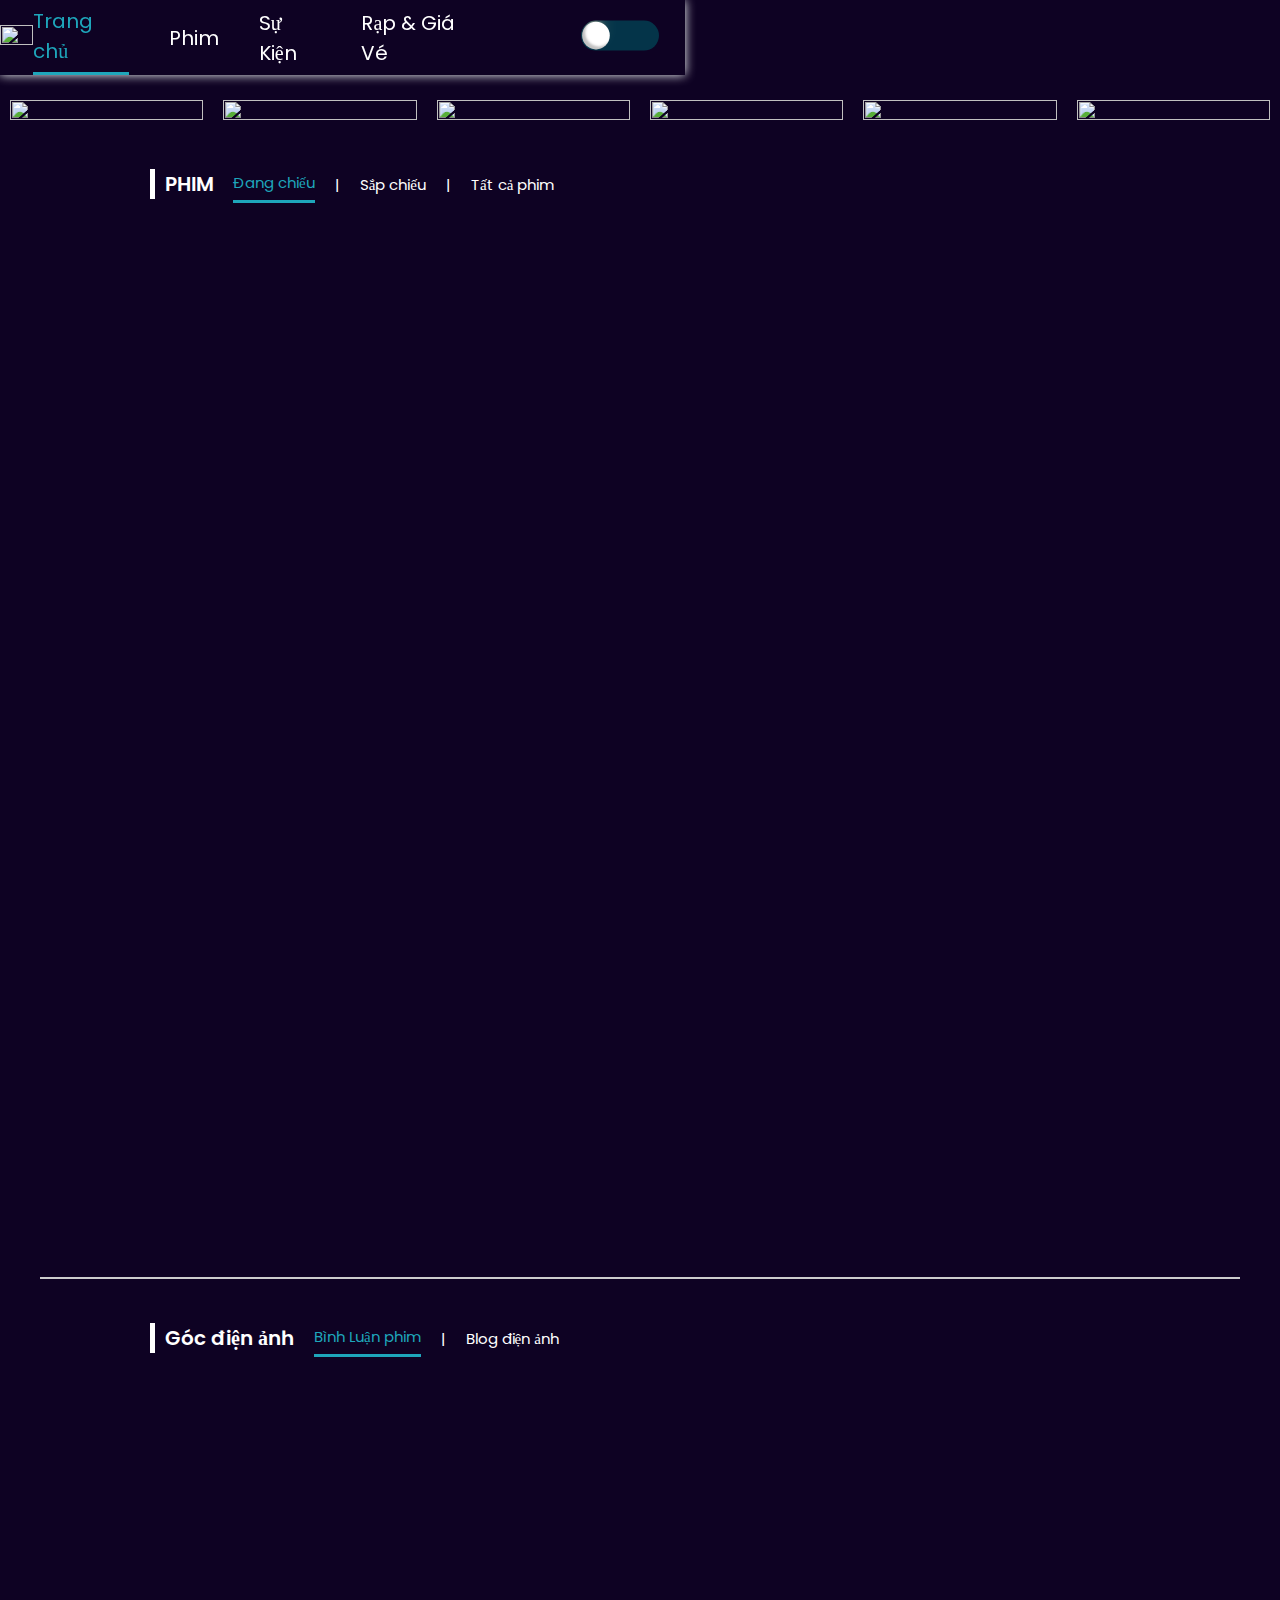
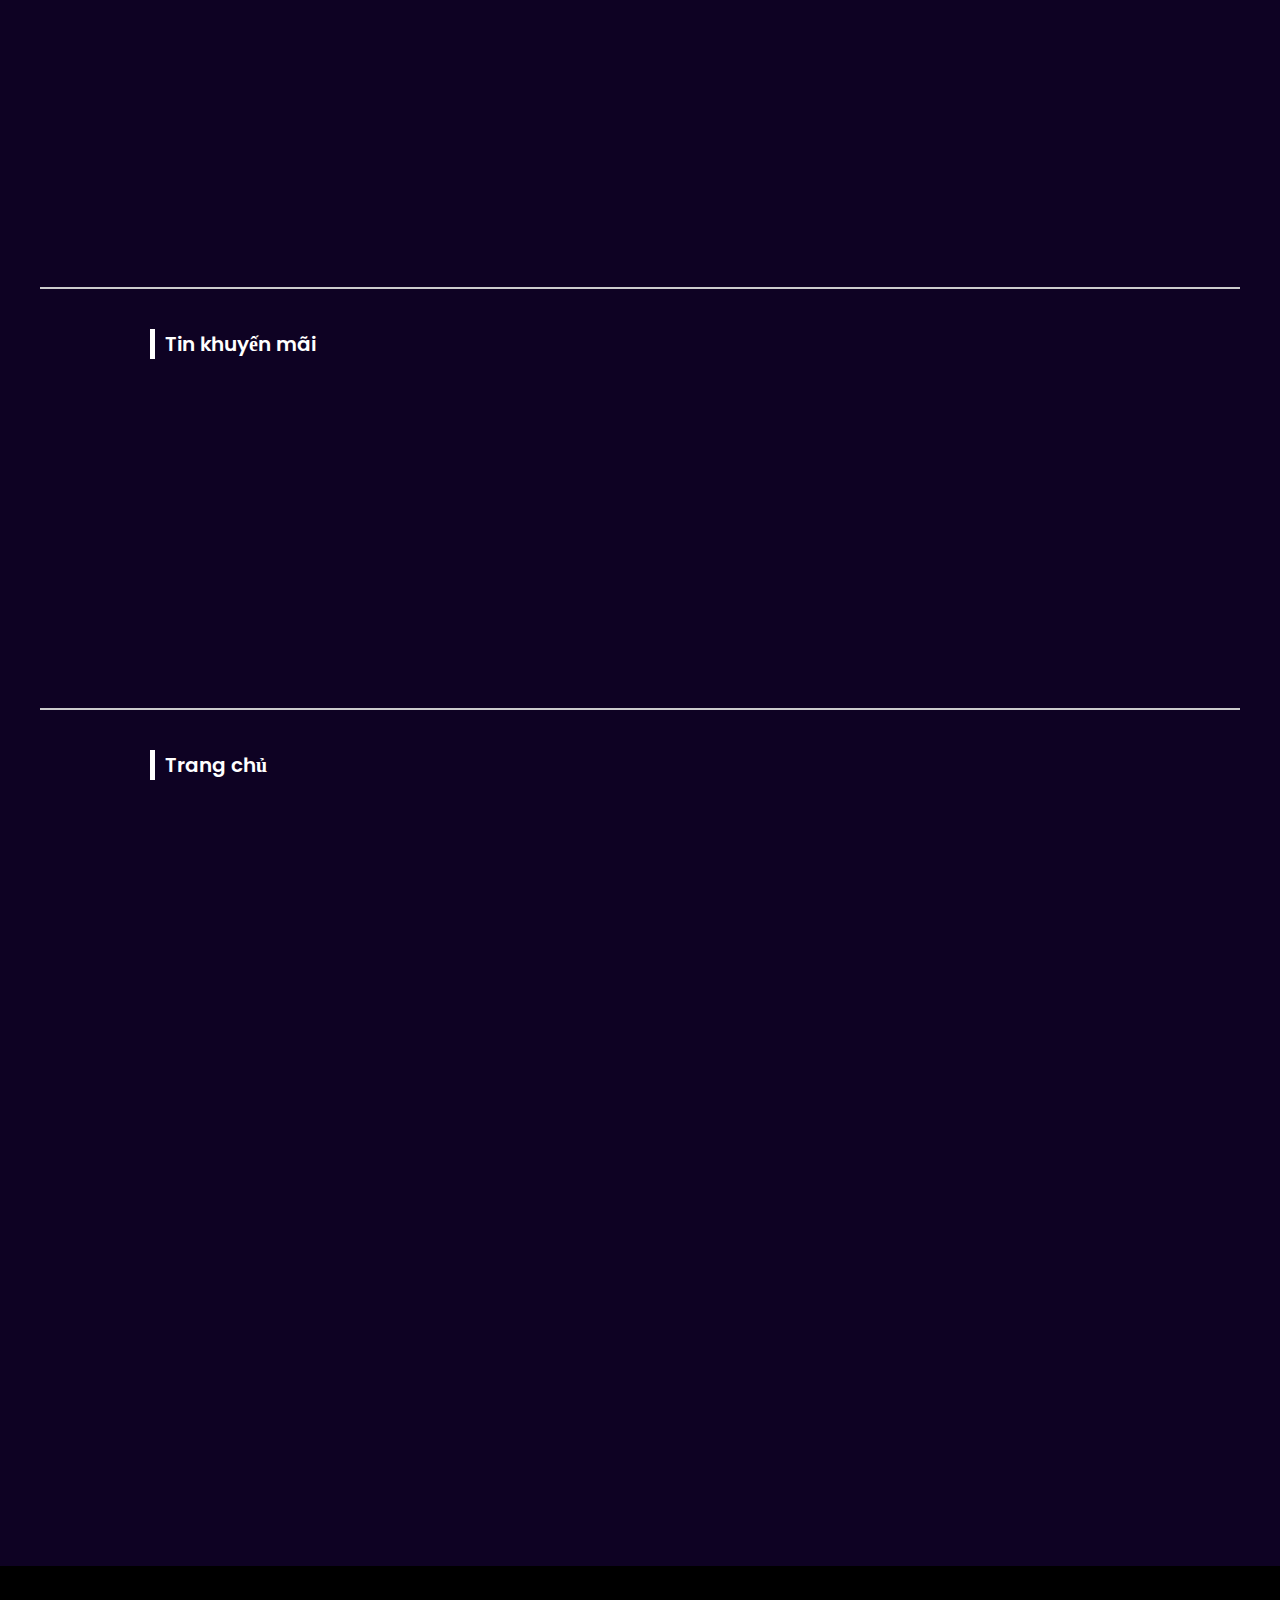
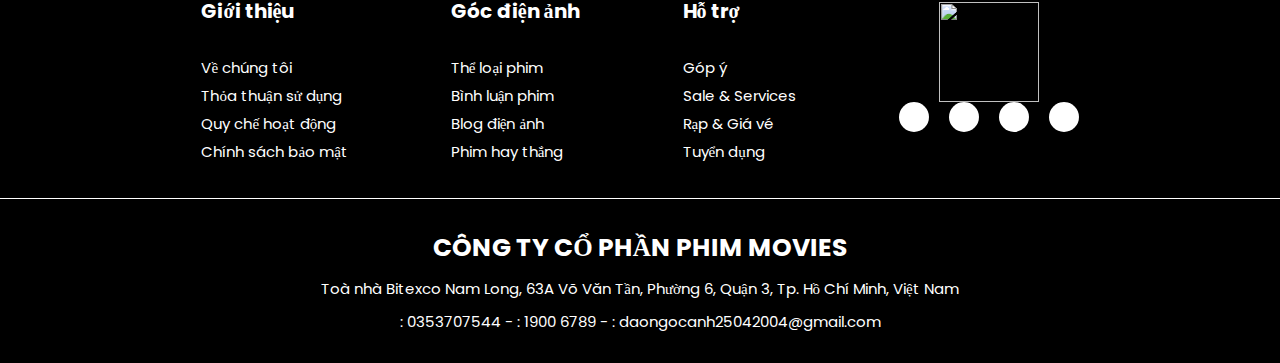
==== Html/index.html @ 615f1752 "first commit" ====
<!DOCTYPE html>
<html lang="en">

<head>
    <meta charset="UTF-8">
    <meta name="viewport" content="width=device-width, initial-scale=1.0">
    <title>Movies</title>
    <link rel="stylesheet" href="../Assets/Icon/fontawesome-free-6.4.2-web/css/all.min.css">
    <link rel="stylesheet" type="text/css" href="https://cdn.jsdelivr.net/npm/slick-carousel@1.8.1/slick/slick.css" />
    <link rel="stylesheet" href="../Assets/Css/main.css">
    <link rel="stylesheet" href="../Assets/Css/reponsive.css">
</head>

<body>
    <div id="next--page">
        <div>
            <div aria-label="Orange and tan hamster running in a metal wheel" role="img" class="wheel-and-hamster">
                <div class="wheel"></div>
                <div class="hamster">
                    <div class="hamster__body">
                        <div class="hamster__head">
                            <div class="hamster__ear"></div>
                            <div class="hamster__eye"></div>
                            <div class="hamster__nose"></div>
                        </div>
                        <div class="hamster__limb hamster__limb--fr"></div>
                        <div class="hamster__limb hamster__limb--fl"></div>
                        <div class="hamster__limb hamster__limb--br"></div>
                        <div class="hamster__limb hamster__limb--bl"></div>
                        <div class="hamster__tail"></div>
                    </div>
                </div>
                <div class="spoke"></div>
            </div>
            <h1>Chờ mình xíu . . .</h1>
        </div>
    </div>
    <header id="header">
        <div class="header__left">
            <img src="../Assets/Image/Logo/logo.png" alt="">
        </div>
        <div class="header__center">
            <div class="header__center__home title__header__index">
                <a href="">Trang chủ</a>
            </div>
            <div class="header__center__movie">
                <a href="../Html/movies.html">Phim</a>
            </div>
            <div class="header__center__event">
                <a href="../Html/event.html">Sự Kiện</a>
            </div>
            <div class="header__center__cinema--price">
                <a href="../Html/cinema__price.html">Rạp & Giá Vé</a>
            </div>
        </div>
        <div class="header__right">
            <div class="header__right__search">
                <div class="header__right__search--input">
                    <input type="text">
                </div>
                <i class="fa-solid fa-magnifying-glass"></i>
            </div>
            <div class="header__right__user">
                <i class="fa-regular fa-user"></i>
            </div>
            <div class="header__right__control--light">
                <div id="wrapper-btn">
                    <input type="checkbox" name="checkbox" class="switch-btn">
                </div>
            </div>
            <div class="header__menu--mobile">
                <i class="fa-solid fa-bars-staggered"></i>
            </div>
        </div>
        <div class="header__center__mobile--close">
            <i class="fa-solid fa-xmark"></i>
        </div>
        <div class="overlay"></div>
    </header>

    <div class="slider">
        <div class="slider__img--item">
            <img src="../Assets/Image/Slider/1.webp" alt="">
        </div>
        <div class="slider__img--item">
            <img src="../Assets/Image/Slider/2.webp" alt="">
        </div>
        <div class="slider__img--item">
            <img src="../Assets/Image/Slider/3.webp" alt="">
        </div>
        <div class="slider__img--item">
            <img src="../Assets/Image/Slider/4.webp" alt="">
        </div>
        <div class="slider__img--item">
            <img src="../Assets/Image/Slider/5.webp" alt="">
        </div>
        <div class="slider__img--item">
            <img src="../Assets/Image/Slider/6.webp" alt="">
        </div>
    </div>

    <div id="title__main" class="padding__screen margin__top">
        <div class="title__main__name ">PHIM</div>
        <div class="title__main__detail">
            <div class="title__main__detail--show  title__main__index">Đang chiếu</div>
            <span>|</span>
            <div class="title__main__detail--comingsoon">Sắp chiếu</div>
            <span>|</span>
            <div class="title__main__detail--all">Tất cả phim</div>
        </div>
    </div>

    <div id="movie__list" class="padding__screen margin__top ">
        <div class="movie__item zoom show-on-scroll" id="B01">
            <div class="movie__item--img">
                <div class="movie__item--img__detail">
                    <div class="movie__item--img__detail--container">
                        <div>
                            <i class="fa-solid fa-ticket"></i>
                            <p>Mua vé</p>
                        </div>
                        <div>
                            <i class="fa-solid fa-circle-play"></i>
                            <p>Trailer</p>
                        </div>
                    </div>
                </div>
                <img src="../Assets/Image/Poster/Vertical/Movie_Is_Showing/Mật Vụ Ong.webp" alt="">
            </div>
            <div class="movie__item--footer">
                <p class="movie__item--name">Mật vụ ong</p>
                <i class="fa-solid fa-heart"></i>
            </div>
        </div>
        <div class="movie__item zoom show-on-scroll" id="B02">
            <div class="movie__item--img">
                <div class="movie__item--img__detail">
                    <div class="movie__item--img__detail--container">
                        <div>
                            <i class="fa-solid fa-ticket"></i>
                            <p>Mua vé</p>
                        </div>
                        <div>
                            <i class="fa-solid fa-circle-play"></i>
                            <p>Trailer</p>
                        </div>
                    </div>
                </div>
                <img src="../Assets/Image/Poster/Vertical/Movie_Is_Showing/Quỷ Cẩu.webp" alt="">
            </div>
            <div class="movie__item--footer">
                <p class="movie__item--name">Quỷ cẩu</p>
                <i class="fa-solid fa-heart"></i>
            </div>
        </div>
        <div class="movie__item zoom show-on-scroll" id="B03">
            <div class="movie__item--img">
                <div class="movie__item--img__detail">
                    <div class="movie__item--img__detail--container">
                        <div>
                            <i class="fa-solid fa-ticket"></i>
                            <p>Mua vé</p>
                        </div>
                        <div>
                            <i class="fa-solid fa-circle-play"></i>
                            <p>Trailer</p>
                        </div>
                    </div>
                </div>
                <img src="../Assets/Image/Poster/Vertical/Movie_Is_Showing/Kinh Cầu Ma.webp" alt="">
            </div>
            <div class="movie__item--footer">
                <p class="movie__item--name">Kinh cầu ma</p>
                <i class="fa-solid fa-heart"></i>
            </div>
        </div>
        <div class="movie__item zoom show-on-scroll" id="B04">
            <div class="movie__item--img">
                <div class="movie__item--img__detail">
                    <div class="movie__item--img__detail--container">
                        <div>
                            <i class="fa-solid fa-ticket"></i>
                            <p>Mua vé</p>
                        </div>
                        <div>
                            <i class="fa-solid fa-circle-play"></i>
                            <p>Trailer</p>
                        </div>
                    </div>
                </div>
                <img src="../Assets/Image/Poster/Vertical/Movie_Is_Showing/Quỷ Ăn Tạng.webp" alt="">
            </div>
            <div class="movie__item--footer">
                <p class="movie__item--name">Tee Yod : Quỷ ăn tạng</p>
                <i class="fa-solid fa-heart"></i>
            </div>
        </div>
        <div class="movie__item zoom show-on-scroll" id="B05">
            <div class="movie__item--img">
                <div class="movie__item--img__detail">
                    <div class="movie__item--img__detail--container">
                        <div>
                            <i class="fa-solid fa-ticket"></i>
                            <p>Mua vé</p>
                        </div>
                        <div>
                            <i class="fa-solid fa-circle-play"></i>
                            <p>Trailer</p>
                        </div>
                    </div>
                </div>
                <img src="../Assets/Image/Poster/Vertical/Movie_Is_Showing/Avatar.webp" alt="">
            </div>
            <div class="movie__item--footer">
                <p class="movie__item--name">Avatar : Dòng Chảy Của Nước</p>
                <i class="fa-solid fa-heart"></i>
            </div>
        </div>
        <div class="movie__item zoom show-on-scroll" id="B06">
            <div class="movie__item--img">
                <div class="movie__item--img__detail">
                    <div class="movie__item--img__detail--container">
                        <div>
                            <i class="fa-solid fa-ticket"></i>
                            <p>Mua vé</p>
                        </div>
                        <div>
                            <i class="fa-solid fa-circle-play"></i>
                            <p>Trailer</p>
                        </div>
                    </div>
                </div>
                <img src="../Assets/Image/Poster/Vertical/Movie_Is_Showing/Nhà Vịt Di Cư.webp" alt="">
            </div>
            <div class="movie__item--footer">
                <p class="movie__item--name">Nhà vịt di cư</p>
                <i class="fa-solid fa-heart"></i>
            </div>
        </div>
        <div class="movie__item zoom show-on-scroll" id="B07">
            <div class="movie__item--img">
                <div class="movie__item--img__detail">
                    <div class="movie__item--img__detail--container">
                        <div>
                            <i class="fa-solid fa-ticket"></i>
                            <p>Mua vé</p>
                        </div>
                        <div>
                            <i class="fa-solid fa-circle-play"></i>
                            <p>Trailer</p>
                        </div>
                    </div>
                </div>
                <img src="../Assets/Image/Poster/Vertical/Movie_Is_Showing/Aquaman.webp" alt="">
            </div>
            <div class="movie__item--footer">
                <p class="movie__item--name">Aquaman Và Vương Quốc Thất Lạc</p>
                <i class="fa-solid fa-heart"></i>
            </div>
        </div>
        <div class="movie__item zoom show-on-scroll" id="B08">
            <div class="movie__item--img">
                <div class="movie__item--img__detail">
                    <div class="movie__item--img__detail--container">
                        <div>
                            <i class="fa-solid fa-ticket"></i>
                            <p>Mua vé</p>
                        </div>
                        <div>
                            <i class="fa-solid fa-circle-play"></i>
                            <p>Trailer</p>
                        </div>
                    </div>
                </div>
                <img src="../Assets/Image/Poster/Vertical/Movie_Is_Showing/Đa Chiều Hỗn Chiến.webp" alt="">
            </div>
            <div class="movie__item--footer">
                <p class="movie__item--name">Alienoid : Đa Chiều Hỗn Chiến</p>
                <i class="fa-solid fa-heart"></i>
            </div>
        </div>
    </div>

    <div id="trailer">
        <div>
            <iframe width="1385" height="590" src="https://www.youtube.com/embed/cYCOcxWgPVU?si=xK0R3CTviu37KowP"
                title="YouTube video player" frameborder="0"
                allow="accelerometer; autoplay; clipboard-write; encrypted-media; gyroscope; picture-in-picture; web-share"
                allowfullscreen></iframe>
        </div>
    </div>

    <div class="border--bottom"></div>

    <div id="title__main" class="padding__screen margin__top">
        <div class="title__main__name ">Góc điện ảnh</div>
        <div class="title__main__detail">
            <div class="title__main__detail--comment title__main__index">Bình Luận phim</div>
            <span>|</span>
            <div class="title__main__detail--blog">Blog điện ảnh</div>
        </div>
    </div>

    <!-- Comment -->
    <div id="comment" class="padding__screen margin__top">
        <div class="comment__left left-to-right show-on-scroll">
            <div class="comment__left--img">
                <img src="../Assets/Image/Comment/1.webp" alt="">
            </div>
            <div class="comment__left--detail">
                <p>[Review] Migration: Nhà Vịt Có Đủ Sức Thành Hiện Tượng Như Minions?</p>
                <div class="comment--detail__icon">
                    <div class="comment--detail__icon__btn1">
                        <i class="fa-regular fa-thumbs-up"></i>
                        <p>Thích</p>
                    </div>
                    <div class="comment--detail__icon__btn2">
                        <i class="fa-regular fa-eye"></i>
                        <p>763</p>
                    </div>
                </div>
            </div>
        </div>
        <div class="comment__right right-to-left show-on-scroll">
            <div class="comment__right__box">
                <div class="comment__right__box1">
                    <div class="comment__right__box1--img">
                        <img src="../Assets/Image/Comment/2.webp" alt="">
                    </div>
                    <div class="comment__right__box1--detail">
                        <p>[Review] Quỷ Cẩu: Dũng Cảm Chọn Thông Điệp Gây Tranh Cãi!</p>
                        <div class="comment--detail__icon">
                            <div class="comment--detail__icon__btn1">
                                <i class="fa-regular fa-thumbs-up"></i>
                                <p>Thích</p>
                            </div>
                            <div class="comment--detail__icon__btn2">
                                <i class="fa-regular fa-eye"></i>
                                <p>498</p>
                            </div>
                        </div>
                    </div>
                </div>
                <div class="comment__right__box2">
                    <div class="comment__right__box2--img">
                        <img src="../Assets/Image/Comment/3.webp" alt="">
                    </div>
                    <div class="comment__right__box2--detail">
                        <p>[Review] Aquaman And The Lost Kingdom: Tạm Biệt DCEU!</p>
                        <div class="comment--detail__icon">
                            <div class="comment--detail__icon__btn1">
                                <i class="fa-regular fa-thumbs-up"></i>
                                <p>Thích</p>
                            </div>
                            <div class="comment--detail__icon__btn2">
                                <i class="fa-regular fa-eye"></i>
                                <p>498</p>
                            </div>
                        </div>
                    </div>
                </div>
                <div class="comment__right__box3">
                    <div class="comment__right__box3--img">
                        <img src="../Assets/Image/Comment/4.webp" alt="">
                    </div>
                    <div class="comment__right__box3--detail">
                        <p>[Preview] Aquaman And The Lost Kingdom: Niềm Hy Vọng Cuối Cùng Của Dòng Phim Siêu Anh Hùng?
                        </p>
                        <div class="comment--detail__icon">
                            <div class="comment--detail__icon__btn1">
                                <i class="fa-regular fa-thumbs-up"></i>
                                <p>Thích</p>
                            </div>
                            <div class="comment--detail__icon__btn2">
                                <i class="fa-regular fa-eye"></i>
                                <p>498</p>
                            </div>
                        </div>
                    </div>
                </div>
            </div>
        </div>
    </div>
    <div class="border--bottom"></div>
    <div id="title__main" class="padding__screen margin__top">
        <div class="title__main__name">Tin khuyến mãi</div>
    </div>

    <div class="promotion padding__screen margin__top">
        <div class="promotion__item zoom show-on-scroll">
            <div class="promotion__item--img">
                <img src="../Assets/Image/Promotion/Flash Sale.jpg" alt="">
            </div>
            <div class="promotion__item--name">
                <p>Trải nghiệm Movies chỉ với 9K</p>
            </div>
        </div>
        <div class="promotion__item zoom show-on-scroll">
            <div class="promotion__item--img">
                <img src="../Assets/Image/Promotion/Gói xem phim.jpg" alt="">
            </div>
            <div class="promotion__item--name">
                <p>Một phim tại rạp - Mọi phim tại nhà</p>
            </div>
        </div>
        <div class="promotion__item zoom show-on-scroll">
            <div class="promotion__item--img">
                <img src="../Assets/Image/Promotion/Quyền lợi thành viên.jpg" alt="">
            </div>
            <div class="promotion__item--name">
                <p>Mưa quà tặng cho thành viện Movies</p>
            </div>
        </div>
        <div class="promotion__item zoom show-on-scroll">
            <div class="promotion__item--img">
                <img src="../Assets/Image/Promotion/Thứ 3 vui vẻ.jpg" alt="">
            </div>
            <div class="promotion__item--name">
                <p>Happy day</p>
            </div>
        </div>
        <div class="promotion__item zoom show-on-scroll">
            <div class="promotion__item--img">
                <img src="../Assets/Image/Promotion/Tri ân.jpg" alt="">
            </div>
            <div class="promotion__item--name">
                <p>Ngày tri ân của Movies. Hai ngày đầu tháng</p>
            </div>
        </div>
        <div class="promotion__item zoom show-on-scroll">
            <div class="promotion__item--img">
                <img src="../Assets/Image/Promotion/VNPAY.jpg" alt="">
            </div>
            <div class="promotion__item--name">
                <p>VNPAY giảm đến 15K</p>
            </div>
        </div>
        <div class="promotion__item zoom show-on-scroll">
            <div class="promotion__item--img">
                <img src="../Assets/Image/Promotion/Voucher.jpg" alt="">
            </div>
            <div class="promotion__item--name">
                <p>ACB lite tặng E-Voucher cho Movies 100K</p>
            </div>
        </div>
        <div class="promotion__item zoom show-on-scroll">
            <div class="promotion__item--img">
                <img src="../Assets/Image/Promotion/U22 Vui Vẻ.jpg" alt="">
            </div>
            <div class="promotion__item--name">
                <p>U22 vui vẻ - Bắp nước siêu hạt dẻ</p>
            </div>
        </div>
    </div>

    <div class="border--bottom"></div>

    <div id="title__main" class="padding__screen margin__top">
        <div class="title__main__name ">Trang chủ</div>
    </div>

    <div id="content__home--page" class="padding__screen margin__top">
        <p class="left-to-right show-on-scroll">
            <span>Movies</span> là một trong những công ty tư nhân đầu tiên về điện ảnh được thành lập từ năm 2003, đã
            khẳng định thương hiệu là 1 trong 10 địa điểm vui chơi giải trí được yêu thích nhất. Ngoài hệ thống rạp
            chiếu phim hiện đại, thu hút hàng triệu lượt người đến xem, <span>Movies</span> còn hấp dẫn khán giả bởi
            không khí thân thiện cũng như chất lượng dịch vụ hàng đầu.
        </p>
        <p class="right-to-left show-on-scroll">
            Đến website movie.vn, khách hàng sẽ dễ dàng tham khảo các phim hay nhất, phim mới nhất đang chiếu hoặc sắp
            chiếu luôn được cập nhật thường xuyên. Lịch chiếu tại tất cả hệ thống rạp chiếu phim của <span>Movies</span>
            cũng được cập nhật đầy đủ hàng ngày hàng giờ trên trang chủ.
        </p>
        <p class="left-to-right show-on-scroll">Giờ đây đặt vé tại <span>Movies</span> càng thêm dễ dàng chỉ với vài
            thao tác vô cùng đơn giản. Để mua vé,
            hãy vào tab Mua vé. Quý khách có thể chọn Mua vé theo phim, theo rạp, hoặc theo ngày. Sau đó, tiến hành mua
            vé theo các bước hướng dẫn. Chỉ trong vài phút, quý khách sẽ nhận được tin nhắn và email phản hồi Đặt vé
            thành công của <span>Movies</span>. Quý khách có thể dùng tin nhắn lấy vé tại quầy vé của
            <span>Movies</span> hoặc quét mã QR để một bước vào rạp mà không cần tốn thêm bất kỳ công đoạn nào nữa.
        </p>
        <p class="right-to-left show-on-scroll">
            Nếu bạn đã chọn được phim hay để xem, hãy đặt vé cực nhanh bằng box Mua Vé Nhanh ngay từ Trang Chủ. Chỉ cần
            một phút, tin nhắn và email phản hồi của <span>Movies</span> sẽ gửi ngay vào điện thoại và hộp mail của bạn.
        </p>
        <p class="left-to-right show-on-scroll">Nếu chưa quyết định sẽ xem phim mới nào, hãy tham khảo các bộ phim hay
            trong mục Phim Đang Chiếu cũng như
            Phim Sắp Chiếu tại rạp chiếu phim bằng cách vào mục Bình Luận Phim ở Góc Điện Ảnh để đọc những bài bình luận
            chân thật nhất, tham khảo và cân nhắc. Sau đó, chỉ việc đặt vé bằng box Mua Vé Nhanh ngay ở đầu trang để
            chọn được suất chiếu và chỗ ngồi vừa ý nhất. </p>
        <p class="right-to-left show-on-scroll">
            <span>Movies</span> luôn có những chương trình khuyến mãi, ưu đãi, quà tặng vô cùng hấp dẫn như giảm giá vé,
            tặng vé xem phim miễn phí, tặng Combo, tặng quà phim… dành cho các khách hàng.
        </p>
        <p class="left-to-right show-on-scroll">
            Trang web galaxycine.vn còn có mục Góc Điện Ảnh - nơi lưu trữ dữ liệu về phim, diễn viên và đạo diễn, những
            bài viết chuyên sâu về điện ảnh, hỗ trợ người yêu phim dễ dàng hơn trong việc lựa chọn phim và bổ sung thêm
            kiến thức về điện ảnh cho bản thân. Ngoài ra, vào mỗi tháng, <span>Movies</span> cũng giới thiệu các phim
            sắp chiếu hot nhất trong mục Phim Hay Tháng .
        </p>
        <p class="right-to-left show-on-scroll">
            Hiện nay, <span>Movies</span> đang ngày càng phát triển hơn nữa với các chương trình đặc sắc, các khuyến mãi
            hấp dẫn, đem đến cho khán giả những bộ phim bom tấn của thế giới và Việt Nam nhanh chóng và sớm nhất.
        </p>
    </div>

    <!-- Footer -->
    <footer id="footer">
        <div class="footer__detail padding__screen margin__top">
            <div class="footer__detail__introduce">
                <h3>Giới thiệu</h3>
                <ul>
                    <li>Về chúng tôi</li>
                    <li>Thỏa thuận sử dụng</li>
                    <li>Quy chế hoạt động</li>
                    <li>Chính sách bảo mật</li>
                </ul>

            </div>
            <div class="footer__detail__film--angle">
                <h3>Góc điện ảnh</h3>
                <ul>
                    <li>Thể loại phim</li>
                    <li>Bình luận phim</li>
                    <li>Blog điện ảnh</li>
                    <li>Phim hay thắng</li>
                </ul>

            </div>
            <div class="footer__detail__support">
                <h3>Hỗ trợ</h3>
                <ul>
                    <li>Góp ý</li>
                    <li>Sale & Services</li>
                    <li>Rạp & Giá vé</li>
                    <li>Tuyển dụng</li>
                </ul>

            </div>
            <div class="footer__detail__logo">
                <div class="footer__detail__logo--main">
                    <img src="../Assets/Image/Logo/logo.png" alt="">
                </div>
                <div class="footer__detail__logo--tooltip">
                    <div class="footer__tooltip facebook">
                        <i class="fa-brands fa-facebook-f"></i>
                        <span class="tooltip__name">Facebook</span>
                    </div>
                    <div class="footer__tooltip github">
                        <i class="fa-brands fa-github"></i>
                        <span class="tooltip__name">Github</span>
                    </div>
                    <div class="footer__tooltip instagram">
                        <i class="fa-brands fa-instagram"></i>
                        <span class="tooltip__name">Instagram</span>
                    </div>
                    <div class="footer__tooltip youtube">
                        <i class="fa-brands fa-youtube"></i>
                        <span class="tooltip__name">Youtube</span>
                    </div>
                </div>
            </div>
        </div>
        <div class="footer__adress padding__screen">
            <h2>CÔNG TY CỔ PHẦN PHIM MOVIES</h2>
            <p>Toà nhà Bitexco Nam Long, 63A Võ Văn Tần, Phường 6, Quận 3, Tp. Hồ Chí Minh, Việt Nam</p>
            <p>
                <i class="fa-solid fa-mobile"></i> : <span>0353707544</span> -
                <i class="fa-solid fa-phone"></i> : <span>1900 6789</span> -
                <i class="fa-solid fa-envelope"></i> : <span>daongocanh25042004@gmail.com</span>
            </p>
        </div>
    </footer>

    <!-- Javascript -->
    <script src="../Js/data.js"></script>
    <script type="text/javascript" src="https://code.jquery.com/jquery-1.11.0.min.js"></script>
    <script type="text/javascript" src="https://code.jquery.com/jquery-migrate-1.2.1.min.js"></script>
    <script type="text/javascript" src="https://cdn.jsdelivr.net/npm/slick-carousel@1.8.1/slick/slick.min.js"></script>
    <script src="../Js/index.js"></script>
    <script src="../Js/mobile.js"></script>
</body>

</html>
---- Assets/Css/main.css ----
@import url('https://fonts.googleapis.com/css2?family=Poppins:ital,wght@0,100;0,200;0,300;0,400;0,500;0,600;0,700;0,800;0,900;1,100;1,200;1,300;1,400;1,500;1,600;1,700;1,800;1,900&display=swap');

:root {
    --white-color: #fff;
    --black-color: #000;
    --bluePurple-color: rgb(14, 2, 35);
    --blueAqua-color: #1ea6bb;
    --overLay-color: #f8fcfd;
    --grey-color: #000;
}

body.body--color__change {
    --white-color: rgb(10, 2, 25);
    --black-color: #fff;
    --bluePurple-color: #fff;
    --grey-color: #ccc;
}

* {
    padding: 0;
    margin: 0;
    box-sizing: border-box;
}

html {
    font-family: "Poppins";
    font-size: 62.5%;
}

body {
    background-color: var(--bluePurple-color);
    transition: all 0.3s ease;
    overflow-x: hidden;
    position: relative;
}

/* Chuyển trang */
#next--page {
    display: none;
}
#next--page > div{
    position: fixed;
    top: 0;
    right: 0;
    bottom: 0;
    left: 0;
    background-color: rgba(0, 0, 0, 0.9);
    z-index: 999;
    display: flex;
    justify-content: center;
    align-items: center;
    flex-direction: column;
    gap: 2rem;
}

#next--page div h1 {
    color: #fff;
    font-weight: 600;
}

.wheel-and-hamster {
    --dur: 1s;
    position: relative;
    width: 12em;
    height: 12em;
    font-size: 14px;
}

.wheel,
.hamster,
.hamster div,
.spoke {
    position: absolute;
}

.wheel,
.spoke {
    border-radius: 50%;
    top: 0;
    left: 0;
    width: 100%;
    height: 100%;
}

.wheel {
    background: radial-gradient(100% 100% at center, hsla(0, 0%, 60%, 0) 47.8%, hsl(0, 0%, 60%) 48%);
    z-index: 2;
}

.hamster {
    animation: hamster var(--dur) ease-in-out infinite;
    top: 50%;
    left: calc(50% - 3.5em);
    width: 7em;
    height: 3.75em;
    transform: rotate(4deg) translate(-0.8em, 1.85em);
    transform-origin: 50% 0;
    z-index: 1;
}

.hamster__head {
    animation: hamsterHead var(--dur) ease-in-out infinite;
    background: hsl(30, 90%, 55%);
    border-radius: 70% 30% 0 100% / 40% 25% 25% 60%;
    box-shadow: 0 -0.25em 0 hsl(30, 90%, 80%) inset,
        0.75em -1.55em 0 hsl(30, 90%, 90%) inset;
    top: 0;
    left: -2em;
    width: 2.75em;
    height: 2.5em;
    transform-origin: 100% 50%;
}

.hamster__ear {
    animation: hamsterEar var(--dur) ease-in-out infinite;
    background: hsl(0, 90%, 85%);
    border-radius: 50%;
    box-shadow: -0.25em 0 hsl(30, 90%, 55%) inset;
    top: -0.25em;
    right: -0.25em;
    width: 0.75em;
    height: 0.75em;
    transform-origin: 50% 75%;
}

.hamster__eye {
    animation: hamsterEye var(--dur) linear infinite;
    background-color: hsl(0, 0%, 0%);
    border-radius: 50%;
    top: 0.375em;
    left: 1.25em;
    width: 0.5em;
    height: 0.5em;
}

.hamster__nose {
    background: hsl(0, 90%, 75%);
    border-radius: 35% 65% 85% 15% / 70% 50% 50% 30%;
    top: 0.75em;
    left: 0;
    width: 0.2em;
    height: 0.25em;
}

.hamster__body {
    animation: hamsterBody var(--dur) ease-in-out infinite;
    background: hsl(30, 90%, 90%);
    border-radius: 50% 30% 50% 30% / 15% 60% 40% 40%;
    box-shadow: 0.1em 0.75em 0 hsl(30, 90%, 55%) inset,
        0.15em -0.5em 0 hsl(30, 90%, 80%) inset;
    top: 0.25em;
    left: 2em;
    width: 4.5em;
    height: 3em;
    transform-origin: 17% 50%;
    transform-style: preserve-3d;
}

.hamster__limb--fr,
.hamster__limb--fl {
    clip-path: polygon(0 0, 100% 0, 70% 80%, 60% 100%, 0% 100%, 40% 80%);
    top: 2em;
    left: 0.5em;
    width: 1em;
    height: 1.5em;
    transform-origin: 50% 0;
}

.hamster__limb--fr {
    animation: hamsterFRLimb var(--dur) linear infinite;
    background: linear-gradient(hsl(30, 90%, 80%) 80%, hsl(0, 90%, 75%) 80%);
    transform: rotate(15deg) translateZ(-1px);
}

.hamster__limb--fl {
    animation: hamsterFLLimb var(--dur) linear infinite;
    background: linear-gradient(hsl(30, 90%, 90%) 80%, hsl(0, 90%, 85%) 80%);
    transform: rotate(15deg);
}

.hamster__limb--br,
.hamster__limb--bl {
    border-radius: 0.75em 0.75em 0 0;
    clip-path: polygon(0 0, 100% 0, 100% 30%, 70% 90%, 70% 100%, 30% 100%, 40% 90%, 0% 30%);
    top: 1em;
    left: 2.8em;
    width: 1.5em;
    height: 2.5em;
    transform-origin: 50% 30%;
}

.hamster__limb--br {
    animation: hamsterBRLimb var(--dur) linear infinite;
    background: linear-gradient(hsl(30, 90%, 80%) 90%, hsl(0, 90%, 75%) 90%);
    transform: rotate(-25deg) translateZ(-1px);
}

.hamster__limb--bl {
    animation: hamsterBLLimb var(--dur) linear infinite;
    background: linear-gradient(hsl(30, 90%, 90%) 90%, hsl(0, 90%, 85%) 90%);
    transform: rotate(-25deg);
}

.hamster__tail {
    animation: hamsterTail var(--dur) linear infinite;
    background: hsl(0, 90%, 85%);
    border-radius: 0.25em 50% 50% 0.25em;
    box-shadow: 0 -0.2em 0 hsl(0, 90%, 75%) inset;
    top: 1.5em;
    right: -0.5em;
    width: 1em;
    height: 0.5em;
    transform: rotate(30deg) translateZ(-1px);
    transform-origin: 0.25em 0.25em;
}

.spoke {
    animation: spoke var(--dur) linear infinite;
    background: radial-gradient(100% 100% at center, hsl(0, 0%, 60%) 4.8%, hsla(0, 0%, 60%, 0) 5%),
        linear-gradient(hsla(0, 0%, 55%, 0) 46.9%, hsl(0, 0%, 65%) 47% 52.9%, hsla(0, 0%, 65%, 0) 53%) 50% 50% / 99% 99% no-repeat;
}

/* Animations */
@keyframes hamster {

    from,
    to {
        transform: rotate(4deg) translate(-0.8em, 1.85em);
    }

    50% {
        transform: rotate(0) translate(-0.8em, 1.85em);
    }
}

@keyframes hamsterHead {

    from,
    25%,
    50%,
    75%,
    to {
        transform: rotate(0);
    }

    12.5%,
    37.5%,
    62.5%,
    87.5% {
        transform: rotate(8deg);
    }
}

@keyframes hamsterEye {

    from,
    90%,
    to {
        transform: scaleY(1);
    }

    95% {
        transform: scaleY(0);
    }
}

@keyframes hamsterEar {

    from,
    25%,
    50%,
    75%,
    to {
        transform: rotate(0);
    }

    12.5%,
    37.5%,
    62.5%,
    87.5% {
        transform: rotate(12deg);
    }
}

@keyframes hamsterBody {

    from,
    25%,
    50%,
    75%,
    to {
        transform: rotate(0);
    }

    12.5%,
    37.5%,
    62.5%,
    87.5% {
        transform: rotate(-2deg);
    }
}

@keyframes hamsterFRLimb {

    from,
    25%,
    50%,
    75%,
    to {
        transform: rotate(50deg) translateZ(-1px);
    }

    12.5%,
    37.5%,
    62.5%,
    87.5% {
        transform: rotate(-30deg) translateZ(-1px);
    }
}

@keyframes hamsterFLLimb {

    from,
    25%,
    50%,
    75%,
    to {
        transform: rotate(-30deg);
    }

    12.5%,
    37.5%,
    62.5%,
    87.5% {
        transform: rotate(50deg);
    }
}

@keyframes hamsterBRLimb {

    from,
    25%,
    50%,
    75%,
    to {
        transform: rotate(-60deg) translateZ(-1px);
    }

    12.5%,
    37.5%,
    62.5%,
    87.5% {
        transform: rotate(20deg) translateZ(-1px);
    }
}

@keyframes hamsterBLLimb {

    from,
    25%,
    50%,
    75%,
    to {
        transform: rotate(20deg);
    }

    12.5%,
    37.5%,
    62.5%,
    87.5% {
        transform: rotate(-60deg);
    }
}

@keyframes hamsterTail {

    from,
    25%,
    50%,
    75%,
    to {
        transform: rotate(30deg) translateZ(-1px);
    }

    12.5%,
    37.5%,
    62.5%,
    87.5% {
        transform: rotate(10deg) translateZ(-1px);
    }
}

@keyframes spoke {
    from {
        transform: rotate(0);
    }

    to {
        transform: rotate(-1turn);
    }
}

/* Chuyển trang */



/* Thư viện */
.show {
    display: block !important;
}

.hide {
    display: none !important;
}

.padding__screen {
    padding: 0 15rem;
}

.margin__top {
    margin-top: 4rem;
}

.border--bottom {
    margin: 0 4rem;
    border-bottom: 0.2rem solid #ccc;
    padding-bottom: 4rem;
}

.title__header__index {
    padding: 0.6rem 0;
    border-bottom: 0.3rem solid var(--blueAqua-color);
    color: var(--blueAqua-color) !important;
    pointer-events: none;

}

.header__center div.title__header__index a {
    color: var(--blueAqua-color) !important;
}

.title__main__index {
    color: var(--blueAqua-color);
    padding: 0.6rem 0;
    border-bottom: 0.3rem solid var(--blueAqua-color);
    pointer-events: none;
}

/* Header */
#header {
    display: flex;
    justify-content: space-around;
    align-items: center;
    box-shadow: 0 0 10px var(--overLay-color);
    background-color: var(--bluePurple-color);
    color: var(--white-color);
    position: fixed;
    top: 0;
    z-index: 2;
}

.overlay {
    position: fixed;
    top: 0;
    right: 0;
    bottom: 0;
    left: 0;
    background-color: rgba(0, 0, 0, 0.6);
    z-index: 2;
    display: none;
}

.header__left {
    height: 5%;
    width: 5%;
}

.header__left img {
    width: 100%;
    height: 100%;
    object-fit: cover;
}

.header__center {
    display: flex;
    justify-content: center;
    align-items: center;
    font-size: 2rem;
    gap: 4rem;
}

.header__center div {
    position: relative;
}

.header__center div::after {
    content: "";
    position: absolute;
    height: 0.2rem;
    width: 0;
    background-color: var(--blueAqua-color);
    bottom: -0.7rem;
    left: 50%;
    transform: translateX(-50%);
    transition: width 1s ease;
}

.header__center div:hover::after {
    width: 100%;
}

.header__center a {
    text-decoration: none;
    color: var(--white-color);
}

.header__center a:hover {
    color: var(--blueAqua-color);
}

.header__center__mobile--close {
    display: none;
}

.header__right {
    display: flex;
    justify-content: center;
    align-items: center;
    font-size: 2rem;
    gap: 4rem;
}

.header__right__search {
    display: flex;
    justify-content: center;
    align-items: center;
    gap: 2rem;
}

.header__right__search--input {
    overflow: hidden;
    width: 0;
    transition: all 0.5s linear;
}

.header__right__search--input input {
    width: 100%;
    padding: 0.5rem 1rem;
    font-size: 2rem;
    border-radius: 25rem;
    border: 0.1rem solid var(--white-color);
    outline: none;
}

.header__right__search--input.input__search--show {
    width: 25rem;
}

.header__center a,
.header__right i {
    cursor: pointer;
}

.header__right i:hover {
    color: var(--blueAqua-color);
}

.header__right__user {
    margin-right: -1.2rem;
    position: relative;
}

.header__right__user__form {
    position: relative;
    margin-left: -2rem;
    animation: userTopToCenter 0.5s ease;
    display: none;
    z-index: 1;
}

@keyframes userTopToCenter {
    0% {
        transform: translateY(-100rem);
        opacity: 0;
    }

    100% {
        transform: translateY(0);
        opacity: 1;
    }
}

.header__right__user__form--login {
    position: absolute;
    display: flex;
    justify-content: center;
    align-items: center;
    font-size: 1.7rem;
    background-color: rgb(131, 203, 216);
    border-radius: 25rem;
    padding: 1rem;
    width: 25rem;
    gap: 1rem;
    position: absolute;
    left: 50%;
    transform: translateX(-50%);
    margin-top: 2rem;
}

.header__right__user__form--login::after {
    content: "";
    position: absolute;
    width: 2rem;
    height: 2rem;
    background-color: rgb(131, 203, 216);
    left: 50%;
    transform: translateX(-50%);
    top: 0;
    margin-top: -1rem;
    transform: rotate(45deg);
}

.header__right__user__form--login * {
    color: #000;
}

.header__right__user__form--login a {
    text-decoration: none;
}

.header__right__user__form--login a:hover {
    color: #fff;
}

.header__menu--mobile {
    display: none;
}

/* The switch - the box around the slider */
#theme-toggle-button {
    font-size: 0.7rem;
    position: relative;
    display: inline-block;
    width: 6rem;
    cursor: pointer;
}

/* change Color */
#wrapper-btn {
    transform: scale(0.6);
    margin-left: -1.5rem;

}

.switch-btn {
    position: relative;
    width: 130px;
    height: 50px;
    margin: 0px;
    appearance: none;
    -webkit-appearance: none;
    background-color: rgb(4, 52, 73);
    background-size: cover;
    background-repeat: no-repeat;
    border-radius: 25px;
    transition: background-image .7s ease-in-out;
    outline: none;
    cursor: pointer;
    overflow: hidden;
}

.switch-btn:checked {
    background-color: rgb(0, 195, 255);
    background-size: cover;
    transition: background-image 1s ease-in-out;
}

.switch-btn:after {
    content: '';
    width: 46px;
    height: 46px;
    border-radius: 50%;
    background-color: #fff;
    position: absolute;
    left: 2px;
    top: 2px;
    transform: translateX(0px);
    animation: off .7s forwards cubic-bezier(.8, .5, .2, 1.4);
    box-shadow: inset 5px -5px 4px rgba(53, 53, 53, 0.3);
}

@keyframes off {
    0% {
        transform: translateX(80px);
        width: 46px;
    }

    50% {
        width: 75px;
        border-radius: 25px;
    }

    100% {
        transform: translateX(0px);
        width: 46px;
    }
}

.switch-btn:checked:after {
    animation: on .7s forwards cubic-bezier(.8, .5, .2, 1.4);
    box-shadow: inset -5px -5px 4px rgba(53, 53, 53, 0.3);
}

@keyframes on {
    0% {
        transform: translateX(0px);
        width: 46px;
    }

    50% {
        width: 75px;
        border-radius: 25px;
    }

    100% {
        transform: translateX(80px);
        width: 46px;
    }
}

.switch-btn:checked:before {
    content: '';
    width: 15px;
    height: 15px;
    border-radius: 50%;
    position: absolute;
    left: 15px;
    top: 5px;
    transform-origin: 53px 10px;
    background-color: transparent;
    box-shadow: 5px -1px 0px #fff;
    filter: blur(0px);
    animation: sun .7s forwards ease;
}

@keyframes sun {
    0% {
        transform: rotate(170deg);
        background-color: transparent;
        box-shadow: 5px -1px 0px #fff;
        filter: blur(0px);
    }

    50% {
        background-color: transparent;
        box-shadow: 5px -1px 0px #fff;
        filter: blur(0px);
    }

    90% {
        background-color: #f5daaa;
        box-shadow: 0px 0px 10px #f5deb4,
            0px 0px 20px #f5deb4,
            0px 0px 30px #f5deb4,
            inset 0px 0px 2px #efd3a3;
        filter: blur(1px);
    }

    100% {
        transform: rotate(0deg);
        background-color: #f5daaa;
        box-shadow: 0px 0px 10px #f5deb4,
            0px 0px 20px #f5deb4,
            0px 0px 30px #f5deb4,
            inset 0px 0px 2px #efd3a3;
        filter: blur(1px);
    }
}

.switch-btn:before {
    content: '';
    width: 15px;
    height: 15px;
    border-radius: 50%;
    position: absolute;
    left: 15px;
    top: 5px;
    filter: blur(1px);
    background-color: #f5daaa;
    box-shadow: 0px 0px 10px #f5deb4,
        0px 0px 20px #f5deb4,
        0px 0px 30px #f5deb4,
        inset 0px 0px 2px #efd3a3;
    transform-origin: 53px 10px;
    animation: moon .7s forwards ease;
}

@keyframes moon {
    0% {
        transform: rotate(0deg);
        filter: blur(1px);
    }

    50% {
        filter: blur(1px);
    }

    90% {
        background-color: transparent;
        box-shadow: 5px -1px 0px #fff;
        filter: blur(0px);
    }

    100% {
        transform: rotate(170deg);
        background-color: transparent;
        box-shadow: 5px -1px 0px #fff;
        filter: blur(0px);
    }
}

/* Slider  */
.slider {
    margin-top: 10rem;
    display: flex;
    justify-content: center;
    align-items: center;
}

.slider__img--item {
    width: 100rem;
    margin: 0 1rem;
}

.slider__img--item img {
    width: 100%;
    height: 100%;
    object-fit: cover;
}

/* nút click chuyển slider*/
.slider-arrow,
.slider__promotion--arrow {
    position: absolute;
    top: 50%;
    transform: translateY(-50%);
    cursor: pointer;
    border-radius: 50%;
    width: 4rem;
    height: 4rem;
    border: none;
    z-index: 1;
}

.slider-arrow:hover,
.slider__promotion--arrow:hover {
    background-color: #000;
    color: #fff;
}

.slick-prev {
    left: 0;
}

.slick-next {
    right: 0;
}

/* vị trí index ở dưới img */
.slick-dots {
    position: absolute;
    bottom: 0;
    position: absolute;
    left: 50%;
    transform: translateX(-50%);
    display: flex;
    margin-bottom: 2rem;
    gap: 0 2rem;
    list-style: none;
    margin-bottom: 1rem;
}

.slick-dots button {
    font-size: 0;
    height: 1rem;
    width: 1rem;
    border-radius: 100rem;
    border: none;
    cursor: pointer;
}

.slick-dots .slick-active button {
    background-color: #000;
}

/* movie genre */
#title__main {
    font-size: 1.5rem;
    display: flex;
    align-items: center;
    gap: 2rem;
    color: var(--white-color);
}

.title__main__name {
    font-size: 2rem;
    font-weight: 600;
    border-left: 5px solid var(--white-color);
    padding-left: 1rem;
}

.title__main__detail {
    display: flex;
    justify-content: center;
    align-items: center;
    gap: 2rem;
}

.title__main__detail div {
    position: relative;
    cursor: pointer;
}

.title__main__detail div:hover {
    color: var(--blueAqua-color);
}

.title__main__detail div::after {
    content: "";
    position: absolute;
    height: 0.2rem;
    width: 0;
    background-color: var(--blueAqua-color);
    bottom: -0.7rem;
    left: 50%;
    transform: translateX(-50%);
    transition: width 1s ease;
}

.title__main__detail div.change__height--after::after {
    height: 0;
}

.title__main__detail div:hover::after {
    width: 100%;
}

/* movie list */
#movie__list {
    --spacing: 2.5rem;
    --columns: 4;
    display: flex;
    flex-wrap: wrap;
    justify-content: flex-start;
    margin-left: calc(-1 * var(--spacing));
}

.movie__item {
    position: relative;
    width: calc(calc(100% / var(--columns)) - var(--spacing));
    margin-left: var(--spacing);
    margin-bottom: var(--spacing);
}

.movie__item--img {
    width: 100%;
    height: 43rem;
    border-radius: 1rem;
    overflow: hidden;
    position: relative;
}


.movie__item--img img {
    width: 100%;
    height: 100%;
    object-fit: cover;
    object-fit: fill;
    cursor: pointer;
    transition: all 0.3s linear;
}

.movie__item--img:hover .movie__item--img__detail {
    opacity: 1;
}

.movie__item--footer {
    display: flex;
    justify-content: space-between;
    align-items: center;
    margin: 0 0.5rem;
}

.movie__item--name {
    width: 23rem;
    display: -webkit-box;
    -webkit-line-clamp: 1;
    -webkit-box-orient: vertical;
    overflow: hidden;
    text-overflow: ellipsis;
    word-break: break-word;
}

.movie__item--name,
.movie__item--footer i {
    margin-top: 1.5rem;
    font-size: 1.8rem;
    color: var(--white-color);
}

.movie__item--footer i {
    cursor: pointer;
    transition: 0.4s linear;
}

.movie__item--footer__icon {
    color: red !important;
    animation: zoomHeart 0.4s linear;
}

@keyframes zoomHeart {
    0% {
        transform: scale(1);
    }

    50% {
        transform: scale(3);

    }

    100% {
        transform: scale(1);

    }
}

/* Khi hover movie item */
.movie__item--img__detail {
    position: absolute;
    inset: 0;
    background-color: rgba(0, 0, 0, 0.8);
    z-index: 1;
    opacity: 0;
    cursor: pointer;
    transition: all 0.3s linear;
}

.movie__item--img__detail--container {
    position: absolute;
    top: 50%;
    left: 50%;
    transform: translate(-50%, -50%);
}

.movie__item--img__detail--container div {
    display: flex;
    justify-content: center;
    align-items: center;
    gap: 1.5rem;
    color: #fff;
    font-size: 1.7rem;
    margin: 1rem 0;
    border: 0.1rem solid #fff;
    color: #fff;
    padding: 1rem 1rem;
    border-radius: 1rem;
    cursor: pointer;
    transition: all 0.5s linear;
}

.movie__item--img__detail--container div:first-child {
    border: 0.1rem solid var(--blueAqua-color);
    color: var(--blueAqua-color);
}

.movie__item--img__detail--container div:hover {
    border: 0.1rem solid var(--blueAqua-color);
    color: var(--blueAqua-color);
    transform: scale(1.1);
}

#comment {
    display: flex;
    justify-content: center;
    align-items: center;
    gap: 3rem;
}

.comment__left,
.comment__right {
    height: 45rem !important;
}

.comment__left--img {
    height: 34rem;
    width: 51rem;
    border-radius: 1rem;
    overflow: hidden;
    transition: all 0.4s linear;
    cursor: pointer;
}

.comment__left--img:hover {
    transform: scale(1.05);
}

.comment__left--img img {
    width: 100%;
    height: 100%;
    object-fit: cover;
}

.comment__left--detail {
    width: 51rem;
}

.comment__left--detail>p {
    font-size: 2rem;
    margin-top: 1rem;
    font-weight: 500;
    color: var(--white-color);
}

.comment--detail__icon {
    display: flex;
    align-items: center;
    justify-content: flex-end;
    gap: 2rem;
}

.comment--detail__icon div {
    background-color: #ccc;
    color: #000;
    padding: 1rem 2rem;
    border-radius: 1rem;
}

.comment--detail__icon__btn1,
.comment--detail__icon__btn2 {
    display: flex;
    justify-content: center;
    align-items: center;
    gap: 1rem;
    cursor: pointer;
    height: 3rem;
    transition: all 0.4s linear;
}

.comment--detail__icon__btn1 p,
.comment--detail__icon__btn2 p {
    font-size: 1rem;
    margin-top: -0.05rem;
}

.comment--detail__icon--click {
    background-color: rgb(75, 114, 233) !important;
    color: #fff !important;
    animation: zoomLike 0.4s linear;
}

@keyframes zoomLike {
    0% {
        transform: scale(1);
    }

    50% {
        transform: scale(1.5);

    }

    100% {
        transform: scale(1);

    }
}

.comment__right {
    display: flex;
    justify-content: space-between;
    align-items: center;
    flex-direction: column;
    height: 100%;

}

.comment__right__box1,
.comment__right__box2,
.comment__right__box3 {
    display: flex;
    justify-content: center;
    align-items: center;
    gap: 2rem;
}

.comment__right__box2 {
    margin: 1.65rem 0;
}

.comment__right__box1--img img,
.comment__right__box2--img img,
.comment__right__box3--img img {
    width: 15rem;
    height: 100%;
    object-fit: cover;
    flex-shrink: 0;
    cursor: pointer;
    transition: all 0.4s linear;
}


.comment__right__box1--detail,
.comment__right__box2--detail,
.comment__right__box3--detail {
    flex: 1;
    height: 8rem;
    display: flex;
    flex-direction: column;
    justify-content: space-between;
}

.comment__right__box1--detail>p,
.comment__right__box2--detail>p,
.comment__right__box3--detail>p {
    font-size: 1.5rem;
    color: var(--white-color);
}

#content__home--page {
    color: var(--white-color);
    font-size: 1.5rem;
}

#content__home--page p:not(:first-child) {
    margin: 2rem 0;
}

#content__home--page h4 {
    color: var(--blueAqua-color);
    font-size: 1.7rem;
}

#content__home--page h4:nth-child(2) {
    margin-top: 2rem;
}

#content__home--page p span {
    color: var(--blueAqua-color);
    font-weight: bold;
    font-size: 1.9rem;
}

/* Promotion */
.promotion {
    display: flex;
    justify-content: center;
    align-items: center;
}

.promotion__item {
    margin-left: 1.3rem;
}

.promotion__item--img {
    height: 20rem;
    overflow: hidden;
}

.promotion__item--img img {
    width: 100%;
    height: 100%;
    object-fit: cover;
    object-fit: fill;
}

.promotion__item--name {
    color: var(--white-color);
    font-size: 1.5rem;
    display: flex;
    align-items: center;
    justify-content: center;
}

/* footer */
#footer {
    background-color: var(--grey-color);
}

.footer__detail {
    display: flex;
    justify-content: space-around;
    align-items: center;
    flex-wrap: wrap;
    font-size: 1.5rem;
    color: #fff;
    border-bottom: 1px solid #fff;
    padding-bottom: 3rem;
}

.footer__detail li {
    list-style: none;
    margin: 0.5rem 0;
    cursor: pointer;
}

.footer__detail li:hover {
    color: var(--blueAqua-color);
}

.footer__detail h3 {
    margin: 3rem 0;
    font-size: 2rem;
}

.footer__detail__logo--main {
    height: 10rem;
    width: 10rem;
}

.footer__detail__logo {
    display: flex;
    justify-content: center;
    align-items: center;
    flex-direction: column;
}

.footer__detail__logo--main img {
    width: 100%;
    height: 100%;
    object-fit: cover;
}

/* foorter tooltip */
.footer__detail__logo--tooltip {
    display: flex;
    justify-content: center;
    align-items: center;
    gap: 2rem;
}

.footer__tooltip {
    width: 3rem;
    height: 3rem;
    border-radius: 100rem;
    background-color: #fff;
    display: flex;
    justify-content: center;
    align-items: center;
    box-shadow: 0 0 0.1rem rgba(0, 0, 0, 0.7);
    font-size: 2rem;
    position: relative;
    cursor: pointer;
    color: #000;
}

.tooltip__name {
    position: absolute;
    color: #fff;
    font-size: 1rem;
    padding: 1rem 2rem;
    border-radius: 2.5rem;
    box-shadow: 0 1rem 1rem rgba(0, 0, 0, 0.4);
    pointer-events: none;
    opacity: 0;
    top: 0;
}

.tooltip__name::before {
    position: absolute;
    content: '';
    width: 1.5rem;
    height: 1.5rem;
    position: absolute;
    left: 50%;
    transform: translateX(-50%) rotate(45deg);
    bottom: -0.5rem;
}

.footer__tooltip:hover .tooltip__name {
    opacity: 1;
    top: -5rem;
}

.tooltip__name,
.footer__tooltip {
    transition: all 0.3s linear;
}

.footer__tooltip:hover {
    color: #fff;
}

.facebook:hover,
.facebook:hover .tooltip__name,
.facebook:hover .tooltip__name::before {
    background-color: #3b5999;
}

.github:hover,
.github:hover .tooltip__name,
.github:hover .tooltip__name::before {
    background-color: #bab0b0;
}

.instagram:hover,
.instagram:hover .tooltip__name,
.instagram:hover .tooltip__name::before {
    background-color: #e1306c;
}

.youtube:hover,
.youtube:hover .tooltip__name,
.youtube:hover .tooltip__name::before {
    background-color: #ef3225;
}

.footer__adress {
    color: #fff;
    display: flex;
    justify-content: center;
    align-items: center;
    flex-direction: column;
    padding: 3rem 0;
}

.footer__adress h2 {
    font-size: 2.5rem;
}

.footer__adress p {
    font-size: 1.5rem;
}

.footer__adress p:nth-child(2) {
    margin: 1rem 0;
}

.footer__adress p:last-child span {
    cursor: pointer;
}

.footer__adress p:last-child span:hover {
    color: var(--blueAqua-color);
}

/* Trang sự kiện */
#container__event {
    display: flex;
    justify-content: center;
    gap: 3rem;
    margin-top: 10rem;
}

#box__promotion {
    width: 70%;
    height: 100%;
}

#box__hot--movies {
    width: 30%;
    height: 100%;
}

#box__promotion__list {
    --spacing: 2rem;
    --columns: 3;
    display: flex;
    flex-wrap: wrap;
    justify-content: flex-start;
    margin-left: calc(-1 * var(--spacing));
}

.box__promotion__List__item {
    position: relative;
    width: calc(calc(100% / var(--columns)) - var(--spacing));
    margin-left: var(--spacing);
    margin-bottom: var(--spacing);
}

.box__promotion__List__item--img {
    width: 100%;
    height: 38rem;
    border-radius: 1rem;
    overflow: hidden;
    position: relative;
}


.box__promotion__List__item--img img {
    width: 100%;
    height: 100%;
    object-fit: cover;
    object-fit: fill;
    cursor: pointer;
    transition: all 0.3s linear;
}

#box__hot--movies__list {
    display: flex;
    flex-direction: column;
    gap: 2rem;
}

.box__promotion__List__item {
    position: relative;
    overflow: hidden;
    border-radius: 1rem;
    cursor: pointer;
}

.list__promotion__item--detail {
    display: none;
}

.box__promotion__List__item:hover .list__promotion__item--detail {
    position: absolute;
    inset: 0;
    display: block;
    background: rgba(0, 0, 0, 0.8);
    z-index: 1;
}

.box__promotion__List__item:hover .list__promotion__item--detail p {
    color: var(--bluePurple-color);
    font-size: 1.7rem;
    position: absolute;
    top: 50%;
    left: 50%;
    transform: translate(-50%, -50%);
    text-align: center;
    width: 100%;
    border-radius: 1rem;
}

.box__hot--movies__list__item--img {
    width: 100%;
    height: 100%;
    border-radius: 1rem;
    overflow: hidden;
    cursor: pointer;
}

.box__hot--movies__list__item--img img {
    width: 100%;
    height: 100%;
    object-fit: fill;
    object-fit: cover;
}

.box__hot--movies__list__item--name {
    margin-top: 1rem;
    font-size: 1.7rem;
    font-weight: 500;
    color: var(--white-color);
}

.box__hot--movies__list__item {
    position: relative;
}

.box__hot--movies__list__item--buy {
    display: none;
}

.box__hot--movies__list__item:hover .box__hot--movies__list__item--buy {
    display: block;
}

.box__hot--movies__list__item--buy {
    position: absolute;
    inset: 0;
    background-color: rgba(0, 0, 0, 0.6);
    border-radius: 1rem;
    height: 53rem;
}

.box__hot--movies__list__item--buy div {
    position: absolute;
    top: 50%;
    left: 50%;
    transform: translate(-50%, -50%);
    display: flex;
    justify-content: center;
    align-items: center;
    font-size: 1.7rem;
    gap: 2rem;
    color: var(--bluePurple-color);
    border: 0.1rem solid var(--bluePurple-color);
    padding: 1rem;
    border-radius: 1rem;
    cursor: pointer;
}

.box__hot--movies__list__item--buy div:hover {
    color: var(--blueAqua-color);
    border: 0.1rem solid var(--blueAqua-color);

}

#cinema {
    display: flex;
    justify-content: space-between;
    color: var(--white-color)
}

.cinema__box1--name {
    font-size: 2.2rem;
}

.cinema__box1--address {
    font-size: 1.3rem;
    margin-top: 2rem;
}

.cinema__box1--address div {
    display: flex;
}

.cinema__box1--address div p:first-child {
    width: 6rem;
    opacity: 0.6;
}

.cinema__box1--address div:last-child p:last-child {
    color: var(--blueAqua-color);
    cursor: pointer;
}

.cinema__box2 {
    display: flex;
    align-items: center;
    gap: 3rem;
}

.cinema__box2 select {
    width: 20rem;
    height: 3.5rem;
    padding: 0.5rem;
    cursor: pointer;
}

.movie--day__detail {
    display: flex;
    align-items: center;
    justify-content: center;
    gap: 10rem;
    color: var(--white-color);
    font-size: 1.5rem;
    border-bottom: 0.2rem solid var(--blueAqua-color);
    padding-bottom: 3rem;
}

.movie--day__detail--current {
    background-color: var(--blueAqua-color);
}

.movie--day__detail div {
    display: flex;
    justify-content: center;
    align-items: center;
    flex-direction: column;
    cursor: pointer;
    width: 10rem;
    height: 8rem;
    border-radius: 1rem;
}

.movie--day__detail div:hover {
    background-color: var(--blueAqua-color);
    color: #fff;
}

.movie--day__detail--current p {
    color: #fff;
}

.movie--day__list {
    margin-top: 3rem;
    --spacing: 2.5rem;
    --columns: 6;
    display: flex;
    flex-wrap: wrap;
    justify-content: flex-start;
    margin-left: calc(-1 * var(--spacing));
}

.movie--day__item {
    position: relative;
    width: calc(calc(100% / var(--columns)) - var(--spacing));
    margin-left: var(--spacing);
    margin-bottom: var(--spacing);
}

.movie--day__item--img {
    width: 100%;
    height: 25rem;
    border-radius: 1rem;
    overflow: hidden;
    position: relative;
}


.movie--day__item--img img {
    width: 100%;
    height: 100%;
    object-fit: cover;
    object-fit: fill;
    cursor: pointer;
    transition: all 0.3s linear;
}

.movie--data__item--name {
    color: var(--white-color);
    font-size: 1.6rem;
    margin-top: 0.3rem;
}

#container--price--address {
    display: flex;
    gap: 3rem;
    width: 100%;
}

.container--price {
    width: 50%;
}

.container--address {
    width: 50%;
}

.container--price__img {
    width: 100%;
    height: 34rem;
    margin-top: 3rem;
}

.container--price__img img {
    width: 100%;
    height: 100%;
    object-fit: cover;
}

.container--address__detail {
    margin-top: 3rem;
    font-size: 1.5rem;
    color: var(--white-color);
}

.container--address__detail div {
    display: flex;
}

.container--address__detail div:last-child p:first-child {
    opacity: 0.6;
}

.container--address__detail div:first-child p:first-child {
    opacity: 0.6;

}

.container--address__detail div:last-child p:last-child {
    color: var(--blueAqua-color);
}

.container--address__map {
    margin-top: 2rem;
}

.container--address__info {
    margin-top: 2rem;
    font-size: 1.3rem;
    color: var(--white-color);
    opacity: 0.7;
}

.container--address__info p {
    margin-top: 1rem;
}

.container--address__info p span {
    font-size: 1.4rem;
    color: var(--blueAqua-color);
    font-style: italic;
}

#login {
    margin: 12rem auto 0;
    position: relative;
    width: 45rem;
    height: 53rem;
    background: url(../Image/Login/1.jpg);
    border-radius: 1rem;
    overflow: hidden;
}

.overlay__login {
    position: absolute;
    inset: 0;
    background-color: rgba(0, 0, 0, 0.6);
}

#form__login {
    position: relative;
    z-index: 1;
    display: flex;
    flex-direction: column;
    justify-content: center;
    align-items: center;
}

#login h1 {
    color: #fff;
    text-align: center;
    margin-top: 4rem;
    font-size: 3rem;
    font-weight: 600;
    color: var(--blueAqua-color);
}

.form__login__group input {
    width: 30rem;
    height: 4rem;
    padding: 1rem;
    border-radius: 0.5rem;
    border: none;
}

.form__login__group {
    margin-top: 2rem;
}

.form__login__group--message {
    color: red;
    font-size: 1.3rem;
    margin-top: 0.5rem;
}

#form__login button {
    margin-top: 2rem;
    width: 30rem;
    height: 4rem;
    border-radius: 0.5rem;
    border: none;
    color: #fff;
    background-color: var(--blueAqua-color);
    cursor: pointer;
}

.form__login__support {
    display: flex;
    width: 30rem;
    justify-content: space-between;
    color: #fff;
    margin-top: 1rem;
    font-size: 1.2rem;
}

.form__login__support--memorize {
    display: flex;
    justify-content: center;
    align-items: center;
}

.form__login__support--memorize input,
.form__login__support--memorize label,
.form__login__support--help p,
.form__login__info--register p:last-child {
    cursor: pointer;
}

.form__login__support--memorize label {
    margin-left: 0.3rem;
}

.form__login__support--help p:hover,
.form__login__info--register p:last-child:hover {
    text-decoration: underline;
}

.form__login__info {
    margin-top: 6rem;
    width: 30rem;
    color: #fff;
    font-size: 1.3rem;
}

.form__login__info--register {
    display: flex;
    /* justify-content: center; */
    align-items: center;

}

.form__login__info--register p:first-child {
    color: #ccc;
    opacity: 0.8;
}

.form__login__info--register p:last-child {
    font-size: 1.5rem;
    margin-left: 0.4rem;
}

.form__login__info--details {
    margin-top: 1rem;
}

.form__login__info--details p span {
    color: var(--blueAqua-color);
    font-weight: 600;
    cursor: pointer;
}

.form__login__info--details p span:hover {
    text-decoration: underline;
}

/* Trailer */
#trailer {
    position: fixed;
    top: 0;
    right: 0;
    bottom: 0;
    left: 0;
    background-color: rgba(0, 0, 0, 0.7);
    z-index: 999;
    display: none;
    animation: trailerIn 0.5s linear;

}

@keyframes trailerIn {
    0% {
        transform: scale(0);
        opacity: 0;
    }

    100% {
        transform: scale(1);
        opacity: 1;
    }
}

#trailer div {
    display: flex;
    justify-content: center;
    align-items: center;
    height: 100%;
}

#trailer div iframe {
    border-radius: 1rem;

}

.animation-trailer {
    animation: trailerOut 0.7s linear;
}

@keyframes trailerOut {
    0% {
        transform: translateY(0);
        opacity: 1;
    }

    100% {
        transform: translateY(-100rem);
        opacity: 0;

    }
}

/* Trang info__movie */
#watch__trailer {
    position: relative;
    width: 100%;
    height: 50rem;
    background-color: #000;
    margin-top: 8rem;
    display: flex;
    justify-content: center;
    align-items: center;
}

.watch__trailer__box1,
.watch__trailer__box2 {
    width: 25%;
    height: 100%;
}

.watch__trailer__img {
    width: 50%;
    height: 100%;

}

.watch__trailer__img img {
    width: 100%;
    height: 100%;
    object-fit: cover;
    object-fit: fill;
}

.watch__trailer__overlay {
    position: absolute;
    top: 0;
    right: 0;
    bottom: 0;
    left: 0;
    background: linear-gradient(to right, #000 0%, rgba(0, 0, 0, 0.2) 50%, #000 100%);
    cursor: pointer;
    transition: all 1s ease;
}

.watch__trailer__overlay:hover {
    background: rgba(0, 0, 0, 0.6);
}

.watch__trailer__overlay--icon {
    display: flex;
    justify-content: center;
    align-items: center;
    height: 100%;
    color: #fff;
    font-size: 5rem;
}

.watch__trailer__overlay--icon i {
    transition: all 0.4s linear;
}

.watch__trailer__overlay--icon i:hover {
    transform: scale(1.1);
    color: red;
}

#info--movie {
    display: flex;
    gap: 2rem;
    height: 50rem;
}

#info--movie__detail {
    width: 70%;
    height: 100%;
    background-color: #2b4360;
}

#info--movie__film--hot {
    width: 30%;
    height: 100%;
    background-color: #55091e;
}

.info--movie__detail__describe {
    display: flex;
    gap: 1rem;
    height: 40rem;
    position: relative;
}

.info--movie__detail__describe--img {
    width: 35%;
    height: 100%;
    position: absolute;
    transform: translateY(-30%);
    border: 1px solid #fff;
    box-shadow: 0 0 20px #fff;
}

.info--movie__detail__describe--img img {
    width: 100%;
    height: 100%;
    object-fit: cover;
}

.info--movie__detail__describe__info {
    width: 65%;
    height: 100%;
}
---- Assets/Css/reponsive.css ----
@media only screen and (min-width: 1024px) {

    /* hover trái tim ở list movie */
    .movie__item--footer i:hover {
        transform: scale(1.5);
    }

    /* Hover của like và eye trong comment */
    .comment--detail__icon__btn1:hover,
    .comment--detail__icon__btn2:hover {
        transform: scale(1.1);
        background-color: rgb(75, 114, 233);
        color: #fff;
    }

    /* Hover ảnh trong comment */
    .comment__right__box1--img img:hover,
    .comment__right__box2--img img:hover,
    .comment__right__box3--img img:hover {
        transform: scale(1.1);
    }

    /* Hiệu ứng scroll */
    .left-to-right {
        transform: translateX(-200%);
        transition: 1s linear;
    }
    .left-to-right.start {
        transform: translateX(0);
    }
    .right-to-left {
        transform: translateX(1500px);
        transition: 1s linear;
    }
    .right-to-left.start {
        transform: translateX(0);
    }
    .zoom {
        transform: scale(0);
        transition: 0.5s linear;
    }
    .zoom.start {
        transform: scale(1);
    }
    
}

@media only screen and (max-width: 740px) {

    /* Thư viện */
    .padding__screen {
        padding: 0 1rem !important;
    }

    .margin__top {
        margin-top: 2rem;
    }

    .border--bottom {
        margin: 0 1rem;
    }

    /* header */
    .header__left {
        height: 15%;
        width: 15%;
    }

    .header__center {
        position: absolute;
        display: flex;
        flex-direction: column;
        background-color: var(--bluePurple-color);
        margin-top: 40rem;
        right: 0;
        width: 30rem;
        padding: 50rem 0;
        color: var(--white-color);
        display: none;
        z-index: 3;
        animation: anmtMenu 1s ease;
    }

    @keyframes anmtMenu {
        from {
            transform: translateX(300px);
        }

        to {
            transform: translateX(0);
        }
    }

    .header__center div:hover::after {
        width: 0;
    }

    .header__center div {
        display: inline-block;
        margin: 3rem 0 0 10rem;
    }

    .header__right {
        gap: 3rem;
    }

    .header__right__search--input.input__search--show {
        width: 20rem;
    }

    .header__right__user {
        margin-right: 0.01rem;
    }

    .header__menu--mobile {
        display: block;
    }

    .header__center__mobile--close {
        position: absolute;
        font-size: 3rem;
        margin-left: 35rem !important;
        z-index: 4;
    }

    /* slider header */
    .slider {
        margin-top: 6.4rem;
    }

    .slider__img--item {
        width: 100%;
        margin: 0;
    }

    .slick-dots {
        gap: 0 1rem;
    }

    /* title__main */
    #title__main {
        font-size: 1rem;
    }

    .title__main div {
        font-size: 1.1rem;
    }

    .title__main__detail div::after {
        height: 0;
    }

    /* movie list */
    #movie__list {
        --spacing: 2rem;
        --columns: 2;
    }

    .movie__item--img__detail {
        display: none;
    }

    .movie__item--img {
        height: 25.5rem;
    }

    .movie__item--name {
        font-size: 1.7rem;
    }

    .movie__item--footer i:hover {
        transform: scale(1);
    }

    /* comment */
    #comment {
        flex-direction: column;
        gap: 0;
    }

    .comment__left--img {
        height: 23rem;
        width: 36rem;
        border-radius: 1rem;
        overflow: hidden;
        transition: all 0.4s linear;
        cursor: pointer;
    }

    .comment__left--detail {
        width: 36rem;
    }

    .comment__left,
    .comment__right {
        height: 35rem !important;
    }

    .comment__left--detail>p {
        font-size: 1.7rem;
    }

    .comment--detail__icon {
        margin-top: 1rem;
    }

    .comment__right__box1--detail>p,
    .comment__right__box2--detail>p,
    .comment__right__box3--detail>p {
        font-size: 1.2rem;
        display: -webkit-box;
        -webkit-line-clamp: 2;
        -webkit-box-orient: vertical;
        overflow: hidden;
        text-overflow: ellipsis;
        word-break: break-word;
    }

    /* promotion */
    .promotion__item--img {
        height: 17rem;
    }

    /* footer */
    .footer__detail__logo div {
        gap: 1rem;
    }

    .footer__adress {
        padding: 2rem;
    }

    .footer__adress * {
        text-align: center;
    }
    
    /* Trang event */
    #box__hot--movies {
        display: none;
    }

    #container__event {
        margin-top: 8rem;
        justify-content: start;
    }
    #box__promotion__list {
        --spacing: 2rem;
        --columns: 2;
    }
    #box__promotion {
        width: 100%;
    }
    .box__promotion__List__item--img {
        height: 23.5rem;
    }

    /* Trang cinema và price */
    #cinema, 
    #container--price--address{
        flex-direction: column;
    }

    .cinema__box2 {
        justify-content: center;
        margin-top: 2rem;
    }

    .cinema__box2 select {
        width: 17rem;
    }

    .movie--day__detail  {
       gap: 2rem;
    }

    .movie--day__list {
        --spacing: 2.5rem;
        --columns: 2;
    }

    #container--price--address div {
        width: 100%;
    }
    .cinema__box1--address div p:first-child {
        width: 6rem;
    }
    .cinema__box1--address div p:last-child {
        width: 32rem;
    }
}
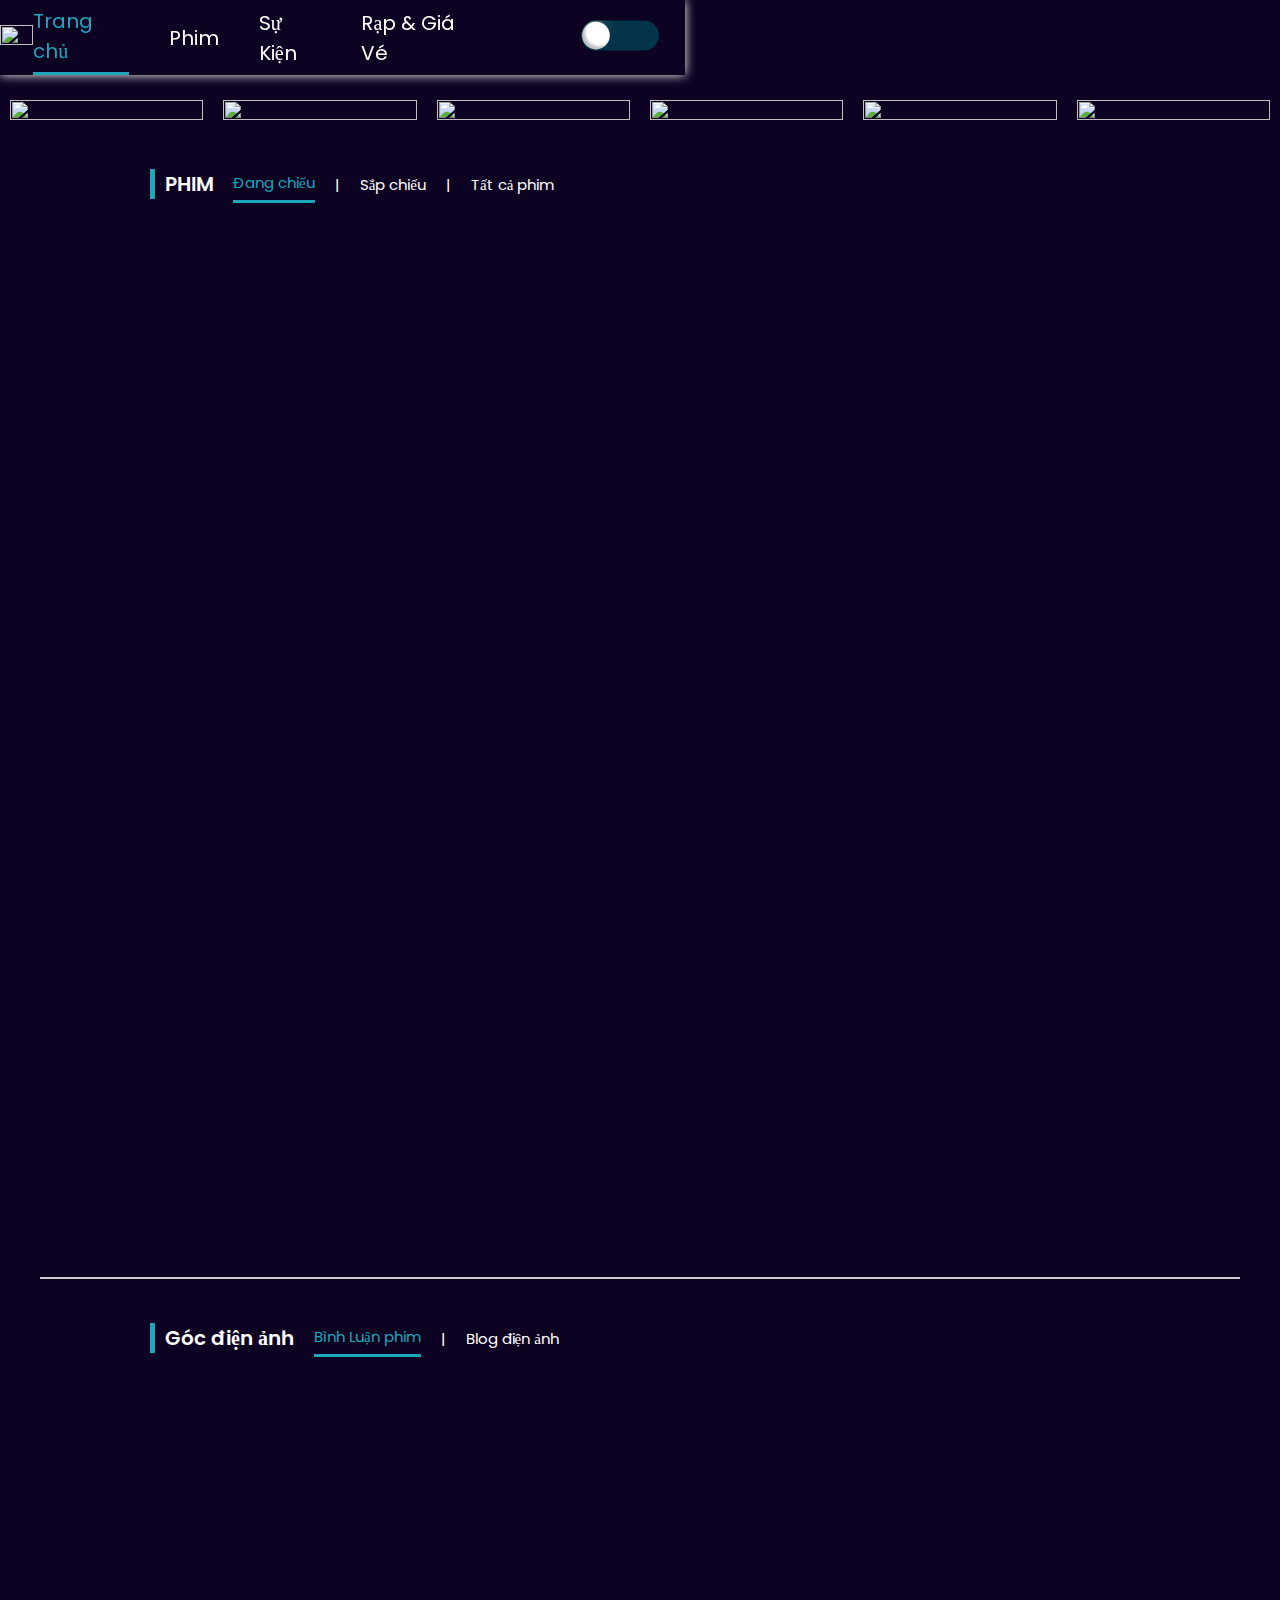
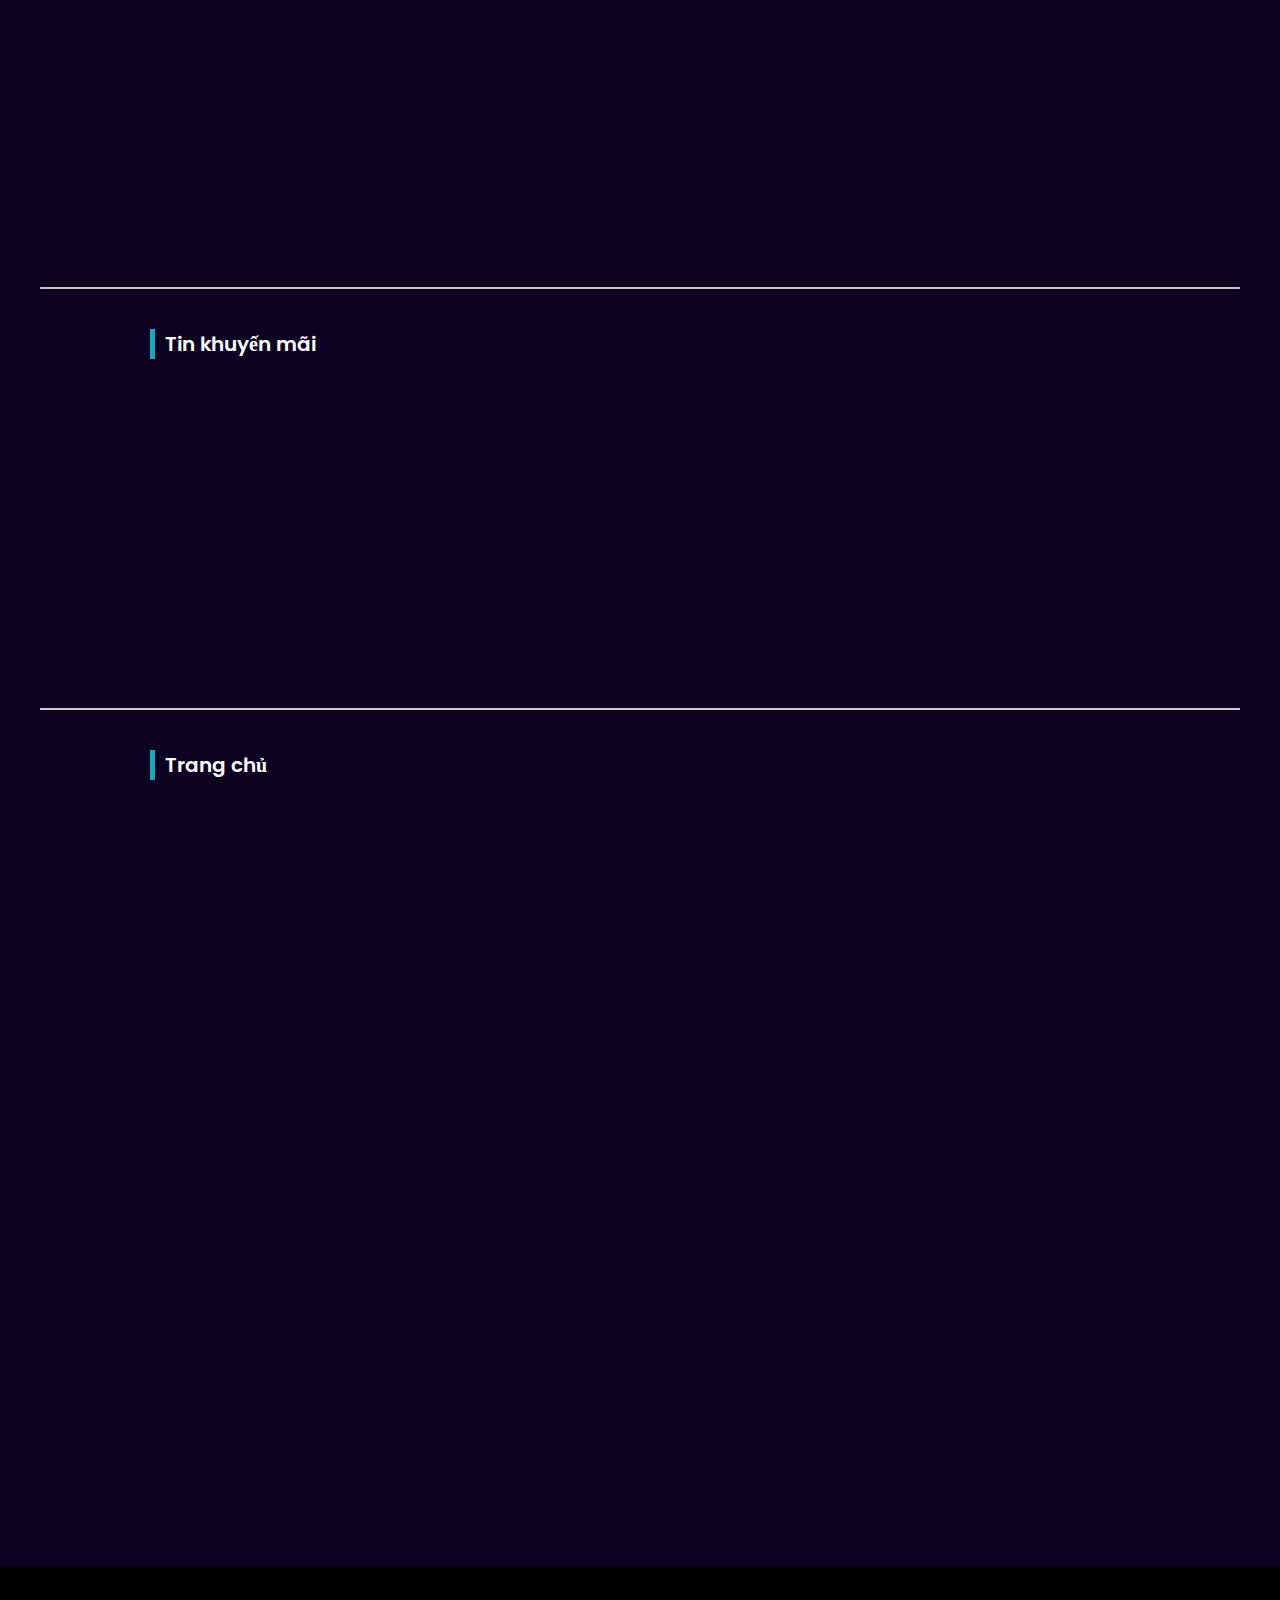
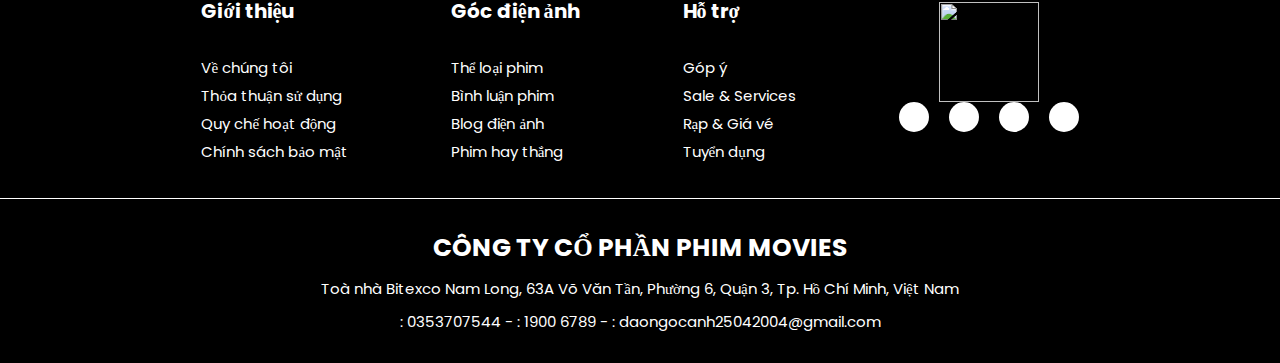
==== commit 4364f5a6: "first commit" ====
--- a/Html/index.html
+++ b/Html/index.html
@@ -5,13 +5,18 @@
     <meta charset="UTF-8">
     <meta name="viewport" content="width=device-width, initial-scale=1.0">
     <title>Movies</title>
+    <link rel="Icon" href="../Assets/Image/Logo/logo.png">
     <link rel="stylesheet" href="../Assets/Icon/fontawesome-free-6.4.2-web/css/all.min.css">
     <link rel="stylesheet" type="text/css" href="https://cdn.jsdelivr.net/npm/slick-carousel@1.8.1/slick/slick.css" />
     <link rel="stylesheet" href="../Assets/Css/main.css">
     <link rel="stylesheet" href="../Assets/Css/reponsive.css">
+    <script type="text/javascript" src="https://code.jquery.com/jquery-1.11.0.min.js"></script>
+    <script type="text/javascript" src="https://code.jquery.com/jquery-migrate-1.2.1.min.js"></script>
+    <script type="text/javascript" src="https://cdn.jsdelivr.net/npm/slick-carousel@1.8.1/slick/slick.min.js"></script>
 </head>
 
 <body>
+    <div class="cursor"></div>
     <div id="next--page">
         <div>
             <div aria-label="Orange and tan hamster running in a metal wheel" role="img" class="wheel-and-hamster">
@@ -111,7 +116,7 @@
     </div>
 
     <div id="movie__list" class="padding__screen margin__top ">
-        <div class="movie__item zoom show-on-scroll" id="B01">
+        <div class="movie__item zoom show-on-scroll" data-movie-id="B01">
             <div class="movie__item--img">
                 <div class="movie__item--img__detail">
                     <div class="movie__item--img__detail--container">
@@ -132,7 +137,7 @@
                 <i class="fa-solid fa-heart"></i>
             </div>
         </div>
-        <div class="movie__item zoom show-on-scroll" id="B02">
+        <div class="movie__item zoom show-on-scroll" data-movie-id="B02">
             <div class="movie__item--img">
                 <div class="movie__item--img__detail">
                     <div class="movie__item--img__detail--container">
@@ -153,7 +158,7 @@
                 <i class="fa-solid fa-heart"></i>
             </div>
         </div>
-        <div class="movie__item zoom show-on-scroll" id="B03">
+        <div class="movie__item zoom show-on-scroll" data-movie-id="B03">
             <div class="movie__item--img">
                 <div class="movie__item--img__detail">
                     <div class="movie__item--img__detail--container">
@@ -174,7 +179,7 @@
                 <i class="fa-solid fa-heart"></i>
             </div>
         </div>
-        <div class="movie__item zoom show-on-scroll" id="B04">
+        <div class="movie__item zoom show-on-scroll" data-movie-id="B04">
             <div class="movie__item--img">
                 <div class="movie__item--img__detail">
                     <div class="movie__item--img__detail--container">
@@ -195,7 +200,7 @@
                 <i class="fa-solid fa-heart"></i>
             </div>
         </div>
-        <div class="movie__item zoom show-on-scroll" id="B05">
+        <div class="movie__item zoom show-on-scroll" data-movie-id="B05">
             <div class="movie__item--img">
                 <div class="movie__item--img__detail">
                     <div class="movie__item--img__detail--container">
@@ -216,7 +221,7 @@
                 <i class="fa-solid fa-heart"></i>
             </div>
         </div>
-        <div class="movie__item zoom show-on-scroll" id="B06">
+        <div class="movie__item zoom show-on-scroll" data-movie-id="B06">
             <div class="movie__item--img">
                 <div class="movie__item--img__detail">
                     <div class="movie__item--img__detail--container">
@@ -237,7 +242,7 @@
                 <i class="fa-solid fa-heart"></i>
             </div>
         </div>
-        <div class="movie__item zoom show-on-scroll" id="B07">
+        <div class="movie__item zoom show-on-scroll" data-movie-id="B07">
             <div class="movie__item--img">
                 <div class="movie__item--img__detail">
                     <div class="movie__item--img__detail--container">
@@ -258,7 +263,7 @@
                 <i class="fa-solid fa-heart"></i>
             </div>
         </div>
-        <div class="movie__item zoom show-on-scroll" id="B08">
+        <div class="movie__item zoom show-on-scroll" data-movie-id="B08">
             <div class="movie__item--img">
                 <div class="movie__item--img__detail">
                     <div class="movie__item--img__detail--container">
@@ -282,12 +287,7 @@
     </div>
 
     <div id="trailer">
-        <div>
-            <iframe width="1385" height="590" src="https://www.youtube.com/embed/cYCOcxWgPVU?si=xK0R3CTviu37KowP"
-                title="YouTube video player" frameborder="0"
-                allow="accelerometer; autoplay; clipboard-write; encrypted-media; gyroscope; picture-in-picture; web-share"
-                allowfullscreen></iframe>
-        </div>
+        <div></div>
     </div>
 
     <div class="border--bottom"></div>
@@ -299,7 +299,7 @@
             <span>|</span>
             <div class="title__main__detail--blog">Blog điện ảnh</div>
         </div>
-    </div>
+    </div> 
 
     <!-- Comment -->
     <div id="comment" class="padding__screen margin__top">
@@ -570,12 +570,9 @@
             </p>
         </div>
     </footer>
-
     <!-- Javascript -->
     <script src="../Js/data.js"></script>
-    <script type="text/javascript" src="https://code.jquery.com/jquery-1.11.0.min.js"></script>
-    <script type="text/javascript" src="https://code.jquery.com/jquery-migrate-1.2.1.min.js"></script>
-    <script type="text/javascript" src="https://cdn.jsdelivr.net/npm/slick-carousel@1.8.1/slick/slick.min.js"></script>
+    <script src="../Js/common_properties.js"></script>
     <script src="../Js/index.js"></script>
     <script src="../Js/mobile.js"></script>
 </body>
--- a/Assets/Css/main.css
+++ b/Assets/Css/main.css
@@ -13,7 +13,9 @@
     --white-color: rgb(10, 2, 25);
     --black-color: #fff;
     --bluePurple-color: #fff;
-    --grey-color: #ccc;
+    --grey-color: rgb(105, 104, 104);
+    --shadow-color : #fff;
+
 }
 
 * {
@@ -26,7 +28,10 @@
     font-family: "Poppins";
     font-size: 62.5%;
 }
-
+html * {
+    cursor: none !important;
+
+}
 body {
     background-color: var(--bluePurple-color);
     transition: all 0.3s ease;
@@ -38,7 +43,8 @@
 #next--page {
     display: none;
 }
-#next--page > div{
+
+#next--page>div {
     position: fixed;
     top: 0;
     right: 0;
@@ -451,7 +457,7 @@
     display: flex;
     justify-content: space-around;
     align-items: center;
-    box-shadow: 0 0 10px var(--overLay-color);
+    box-shadow: 0 0 10px var(--white-color);
     background-color: var(--bluePurple-color);
     color: var(--white-color);
     position: fixed;
@@ -558,7 +564,6 @@
 
 .header__center a,
 .header__right i {
-    cursor: pointer;
 }
 
 .header__right i:hover {
@@ -642,7 +647,6 @@
     position: relative;
     display: inline-block;
     width: 6rem;
-    cursor: pointer;
 }
 
 /* change Color */
@@ -665,7 +669,6 @@
     border-radius: 25px;
     transition: background-image .7s ease-in-out;
     outline: none;
-    cursor: pointer;
     overflow: hidden;
 }
 
@@ -844,7 +847,6 @@
     position: absolute;
     top: 50%;
     transform: translateY(-50%);
-    cursor: pointer;
     border-radius: 50%;
     width: 4rem;
     height: 4rem;
@@ -886,7 +888,6 @@
     width: 1rem;
     border-radius: 100rem;
     border: none;
-    cursor: pointer;
 }
 
 .slick-dots .slick-active button {
@@ -905,7 +906,7 @@
 .title__main__name {
     font-size: 2rem;
     font-weight: 600;
-    border-left: 5px solid var(--white-color);
+    border-left: 5px solid var(--blueAqua-color);
     padding-left: 1rem;
 }
 
@@ -918,7 +919,6 @@
 
 .title__main__detail div {
     position: relative;
-    cursor: pointer;
 }
 
 .title__main__detail div:hover {
@@ -976,7 +976,6 @@
     height: 100%;
     object-fit: cover;
     object-fit: fill;
-    cursor: pointer;
     transition: all 0.3s linear;
 }
 
@@ -1009,7 +1008,6 @@
 }
 
 .movie__item--footer i {
-    cursor: pointer;
     transition: 0.4s linear;
 }
 
@@ -1041,7 +1039,6 @@
     background-color: rgba(0, 0, 0, 0.8);
     z-index: 1;
     opacity: 0;
-    cursor: pointer;
     transition: all 0.3s linear;
 }
 
@@ -1064,7 +1061,6 @@
     color: #fff;
     padding: 1rem 1rem;
     border-radius: 1rem;
-    cursor: pointer;
     transition: all 0.5s linear;
 }
 
@@ -1097,7 +1093,6 @@
     border-radius: 1rem;
     overflow: hidden;
     transition: all 0.4s linear;
-    cursor: pointer;
 }
 
 .comment__left--img:hover {
@@ -1141,7 +1136,6 @@
     justify-content: center;
     align-items: center;
     gap: 1rem;
-    cursor: pointer;
     height: 3rem;
     transition: all 0.4s linear;
 }
@@ -1203,7 +1197,6 @@
     height: 100%;
     object-fit: cover;
     flex-shrink: 0;
-    cursor: pointer;
     transition: all 0.4s linear;
 }
 
@@ -1299,7 +1292,6 @@
 .footer__detail li {
     list-style: none;
     margin: 0.5rem 0;
-    cursor: pointer;
 }
 
 .footer__detail li:hover {
@@ -1348,7 +1340,6 @@
     box-shadow: 0 0 0.1rem rgba(0, 0, 0, 0.7);
     font-size: 2rem;
     position: relative;
-    cursor: pointer;
     color: #000;
 }
 
@@ -1435,7 +1426,6 @@
 }
 
 .footer__adress p:last-child span {
-    cursor: pointer;
 }
 
 .footer__adress p:last-child span:hover {
@@ -1478,7 +1468,7 @@
 
 .box__promotion__List__item--img {
     width: 100%;
-    height: 38rem;
+    height: 20rem;
     border-radius: 1rem;
     overflow: hidden;
     position: relative;
@@ -1490,37 +1480,38 @@
     height: 100%;
     object-fit: cover;
     object-fit: fill;
-    cursor: pointer;
-    transition: all 0.3s linear;
 }
 
 #box__hot--movies__list {
     display: flex;
     flex-direction: column;
     gap: 2rem;
+
 }
 
 .box__promotion__List__item {
     position: relative;
     overflow: hidden;
     border-radius: 1rem;
-    cursor: pointer;
+    height: 100%;
+    
 }
 
 .list__promotion__item--detail {
-    display: none;
+    position: absolute;
+    inset: 0;
+    transition: all 0.3s linear;
+
 }
 
 .box__promotion__List__item:hover .list__promotion__item--detail {
-    position: absolute;
-    inset: 0;
-    display: block;
     background: rgba(0, 0, 0, 0.8);
     z-index: 1;
+    opacity: 1;
 }
 
 .box__promotion__List__item:hover .list__promotion__item--detail p {
-    color: var(--bluePurple-color);
+    color: #fff;
     font-size: 1.7rem;
     position: absolute;
     top: 50%;
@@ -1533,10 +1524,9 @@
 
 .box__hot--movies__list__item--img {
     width: 100%;
-    height: 100%;
+    height: 25rem;
     border-radius: 1rem;
     overflow: hidden;
-    cursor: pointer;
 }
 
 .box__hot--movies__list__item--img img {
@@ -1557,12 +1547,8 @@
     position: relative;
 }
 
-.box__hot--movies__list__item--buy {
-    display: none;
-}
-
 .box__hot--movies__list__item:hover .box__hot--movies__list__item--buy {
-    display: block;
+    opacity: 1;
 }
 
 .box__hot--movies__list__item--buy {
@@ -1570,7 +1556,9 @@
     inset: 0;
     background-color: rgba(0, 0, 0, 0.6);
     border-radius: 1rem;
-    height: 53rem;
+    height: 25rem;
+    opacity: 0;
+    transition: all 0.3s linear;
 }
 
 .box__hot--movies__list__item--buy div {
@@ -1583,17 +1571,16 @@
     align-items: center;
     font-size: 1.7rem;
     gap: 2rem;
-    color: var(--bluePurple-color);
-    border: 0.1rem solid var(--bluePurple-color);
+    color: #fff;
+    border: 0.1rem solid #fff;
     padding: 1rem;
     border-radius: 1rem;
-    cursor: pointer;
+    transition: all 0.3s linear;
 }
 
 .box__hot--movies__list__item--buy div:hover {
-    color: var(--blueAqua-color);
     border: 0.1rem solid var(--blueAqua-color);
-
+    background-color: var(--blueAqua-color);
 }
 
 #cinema {
@@ -1622,7 +1609,6 @@
 
 .cinema__box1--address div:last-child p:last-child {
     color: var(--blueAqua-color);
-    cursor: pointer;
 }
 
 .cinema__box2 {
@@ -1635,7 +1621,6 @@
     width: 20rem;
     height: 3.5rem;
     padding: 0.5rem;
-    cursor: pointer;
 }
 
 .movie--day__detail {
@@ -1658,10 +1643,10 @@
     justify-content: center;
     align-items: center;
     flex-direction: column;
-    cursor: pointer;
     width: 10rem;
     height: 8rem;
     border-radius: 1rem;
+    border: 0.1rem solid var(--blueAqua-color);
 }
 
 .movie--day__detail div:hover {
@@ -1704,7 +1689,6 @@
     height: 100%;
     object-fit: cover;
     object-fit: fill;
-    cursor: pointer;
     transition: all 0.3s linear;
 }
 
@@ -1844,7 +1828,6 @@
     border: none;
     color: #fff;
     background-color: var(--blueAqua-color);
-    cursor: pointer;
 }
 
 .form__login__support {
@@ -1866,7 +1849,6 @@
 .form__login__support--memorize label,
 .form__login__support--help p,
 .form__login__info--register p:last-child {
-    cursor: pointer;
 }
 
 .form__login__support--memorize label {
@@ -1909,7 +1891,6 @@
 .form__login__info--details p span {
     color: var(--blueAqua-color);
     font-weight: 600;
-    cursor: pointer;
 }
 
 .form__login__info--details p span:hover {
@@ -1964,6 +1945,11 @@
         opacity: 1;
     }
 
+    20% {
+        transform: translateY(20rem);
+        opacity: 0.8;
+    }
+
     100% {
         transform: translateY(-100rem);
         opacity: 0;
@@ -1992,7 +1978,6 @@
 .watch__trailer__img {
     width: 50%;
     height: 100%;
-
 }
 
 .watch__trailer__img img {
@@ -2009,7 +1994,6 @@
     bottom: 0;
     left: 0;
     background: linear-gradient(to right, #000 0%, rgba(0, 0, 0, 0.2) 50%, #000 100%);
-    cursor: pointer;
     transition: all 1s ease;
 }
 
@@ -2037,39 +2021,40 @@
 
 #info--movie {
     display: flex;
-    gap: 2rem;
-    height: 50rem;
+    gap: 3rem;
 }
 
 #info--movie__detail {
     width: 70%;
     height: 100%;
-    background-color: #2b4360;
 }
 
 #info--movie__film--hot {
     width: 30%;
     height: 100%;
-    background-color: #55091e;
+
 }
 
 .info--movie__detail__describe {
     display: flex;
     gap: 1rem;
-    height: 40rem;
     position: relative;
 }
 
 .info--movie__detail__describe--img {
     width: 35%;
-    height: 100%;
+}
+
+.info--movie__detail__describe--img div {
+    width: 33%;
     position: absolute;
     transform: translateY(-30%);
     border: 1px solid #fff;
     box-shadow: 0 0 20px #fff;
-}
-
-.info--movie__detail__describe--img img {
+    height: 40rem;
+}
+
+.info--movie__detail__describe--img div img {
     width: 100%;
     height: 100%;
     object-fit: cover;
@@ -2078,4 +2063,331 @@
 .info--movie__detail__describe__info {
     width: 65%;
     height: 100%;
-}+}
+
+.info--movie__detail__describe__info div {
+    margin-bottom: 0.5rem;
+}
+
+.info--movie__detail__describe__info--name {
+    color: var(--white-color);
+    font-size: 3rem;
+}
+
+.info--movie__detail__describe__info--time,
+.info--movie__detail__describe__info--evaluate,
+.info--movie__detail__describe__info--country,
+.info--movie__detail__describe__info--producer,
+.info--movie__detail__describe__info--category,
+.info--movie__detail__describe__info--film--director,
+.info--movie__detail__describe__info--film--performers {
+    display: flex;
+    color: var(--white-color);
+    gap: 2rem;
+    font-size: 1.5rem;
+}
+.info--movie__detail__describe__info--category,
+.info--movie__detail__describe__info--country,
+.info--movie__detail__describe__info--producer {
+    margin-top: 1rem;
+}
+.info--movie__detail__describe__info--evaluate {
+    align-items: center;
+}
+.info--movie__detail__describe__info--time div {
+    display: flex;
+    align-items: center;
+    gap: 1rem;
+}
+
+.info--movie__detail__describe__info--time div i,
+.info--movie__detail__describe__info--evaluate i {
+    color: var(--blueAqua-color);
+}
+
+.info--movie__detail__describe__info--evaluate {
+    gap: 1rem;
+}
+
+.info--movie__detail__describe__info--evaluate i,
+.info--movie__detail__describe__info--evaluate p:nth-child(2) {
+    font-size: 2rem;
+}
+
+.info--movie__detail__describe__info--country p:first-child,
+.info--movie__detail__describe__info--producer p:first-child,
+.info--movie__detail__describe__info--category p:first-child,
+.info--movie__detail__describe__info--film--director p:first-child,
+.info--movie__detail__describe__info--film--performers p:first-child {
+    opacity: 0.7;
+    width: 19%; 
+}
+
+.info--movie__detail__describe__info--country > div,
+.info--movie__detail__describe__info--producer > div,
+.info--movie__detail__describe__info--category > div,
+.info--movie__detail__describe__info--film--director > div,
+.info--movie__detail__describe__info--film--performers > div {
+    width: 81%;
+}
+
+
+.info--movie__detail__describe__info--category div,
+.info--movie__detail__describe__info--film--director div,
+.info--movie__detail__describe__info--film--performers div {
+    display: flex;
+    flex-wrap: wrap;
+    gap: 1rem;
+    height: 100%;
+}
+
+.info--movie__detail__describe__info--category div div,
+.info--movie__detail__describe__info--film--director div div,
+.info--movie__detail__describe__info--film--performers div div {
+    border: 1px solid #ccc;
+    padding: 0.3rem 1rem;
+    border-radius: 1rem;
+    transition: all 0.5s linear;
+}
+.info--movie__detail__describe__info--category div div:hover,
+.info--movie__detail__describe__info--film--director div div:hover,
+.info--movie__detail__describe__info--film--performers div div:hover {
+    border: 1px solid var(--blueAqua-color);
+    color: var(--blueAqua-color);
+}
+
+.info--movie__detail__content--film {
+    color: var(--white-color);
+    font-size: 1.5rem;
+}
+.aside__movies--item__img {
+    position: relative;
+    width: 40rem;
+    height: 26rem;
+    border-radius: 1rem;
+    overflow: hidden;
+}
+.aside__movies--item__img--overlay {
+    position: absolute;
+    inset: 0;
+    background-color: rgba(0, 0, 0, 0.7);
+    opacity: 0;
+    display: flex;
+    justify-content: center;
+    align-items: center;
+    transition: all 0.3s linear;
+}
+
+.aside__movies--item__img--overlay:hover {
+    opacity: 1;
+}
+
+.aside__movies--item__img--overlay div {
+    display: flex;
+    justify-content: center;
+    align-items: center;
+    width: 12rem;
+    gap: 1.5rem;
+    color: #fff;
+    font-size: 1.7rem;
+    border: 0.1rem solid var(--blueAqua-color);
+    color: var(--blueAqua-color);
+    padding: 1rem 1rem;
+    border-radius: 1rem;
+    transition: all 0.5s linear;
+}
+
+.aside__movies--item__img--overlay div:hover {
+    transform: scale(1.1);
+}
+
+
+.aside__movies--item__img img {
+    width: 100%;
+    height: 100%;
+    object-fit: cover;
+}
+.aside__movies--item__name {
+    color: var(--white-color);
+    font-size: 1.8rem;
+    margin: 1rem 0;
+}
+
+.info--movie__film--hot_btn {
+    border: 1px solid var(--blueAqua-color);
+    color: var(--blueAqua-color);
+    width: 15rem;
+    font-size: 1.8rem;
+    padding: 1rem 1rem;
+    display: flex;
+    justify-content: center;
+    align-items: center;
+    gap: 1rem;
+    border-radius: 1rem;
+    margin-left: 20rem;
+    transition: all 0.5s linear;
+}
+
+.info--movie__film--hot_btn:hover {
+    background-color: var(--blueAqua-color);
+    color: var(--white-color);
+}
+.info--movie__detail__showtimes--box {
+    display: flex;
+    justify-content: space-around;
+    align-items: center;
+    padding-bottom: 2rem;
+    border-bottom: 0.2rem solid var(--blueAqua-color);
+}
+.info--movie__detail__showtimes--box__day {
+    display: flex;
+    justify-content: center;
+    align-items: center;
+    gap: 2rem;
+}
+.info--movie__detail__showtimes--box__day div {
+    padding: 1rem 1rem;
+    border-radius: 1rem;
+    border: 0.1rem solid var(--blueAqua-color);
+    width: 10rem;
+    display: flex;
+    justify-content: center;
+    align-items: center;
+    flex-direction: column;
+    color: var(--white-color);
+    font-size: 1.3rem;
+    transition: all 0.3s linear;
+}
+
+.info--movie__detail__showtimes--box__day--current {
+    background-color: var(--blueAqua-color);
+}
+
+.info--movie__detail__showtimes--box__day div:hover {
+    background-color: var(--blueAqua-color);
+}
+.info--movie__detail__showtimes--box__address {
+    display: flex;
+    justify-content: center;
+    align-items: center;
+    gap: 2rem;
+}
+.info--movie__detail__showtimes--box__address select {
+    padding: 1rem 1rem;
+    width: 20rem;
+}
+
+.info--movie__detail__time--specifically {
+    border-bottom: 0.1rem solid var(--blueAqua-color);
+    padding-bottom: 2rem;
+}
+
+.info--movie__detail__time--specifically__box {
+    display: flex;
+    justify-content: center;
+    align-items: start;
+    gap: 2rem;
+    height: 100%;
+}
+
+.info--movie__detail__time--specifically__name--cinema {
+    color: var(--white-color);
+    font-weight: 500;
+    font-size: 1.8rem;
+}
+
+.info--movie__detail__time--specifically__box div:first-child{
+    width: 25%;
+    color: var(--white-color);
+    font-size: 1.5rem;
+
+}
+
+.info--movie__detail__time--specifically__box__info {
+    width: 100%;
+    display: flex;
+    justify-content: start;
+    align-items: center;
+    flex-wrap: wrap;
+    gap: 2rem;
+}
+
+.info--movie__detail__time--specifically__box__info p {
+    width: 75%;
+    width: 10rem;
+    height: 5rem;
+    border: 0.1rem solid var(--blueAqua-color);
+    color: var(--white-color);
+    display: flex;
+    justify-content: center;
+    align-items: center;
+    font-size: 1.5rem;
+    border-radius: 0.5rem;
+    transition: all 0.3s linear;
+}
+.info--movie__detail__time--specifically__box__info p:hover {
+    background-color: var(--blueAqua-color);
+}
+
+/* Cursor */
+.cursor {
+    position: fixed;
+    z-index: 999;
+    width: 20px;
+    height: 20px;
+    border-radius: 50%;
+    pointer-events: none;
+    border: 1px solid var(--blueAqua-color);
+    transition-timing-function: ease-out;
+    animation: cursorAnim .5s infinite alternate;
+    display: none;
+}
+
+@keyframes cursorAnim {
+   from {
+    transform: scale(1);
+   }
+   to {
+    transform: scale(0.7);
+   }
+    
+}
+
+.cursor::after {
+    content: '';
+    position: absolute;
+    width: 20px;
+    height: 20px;
+    border: 8px solid #066e7e;
+    border-radius: 50%;
+    top: -8.5px;
+    left: -8.5px;
+    opacity: 0.5;
+    animation: cursorAnim2 .5s infinite alternate;
+}
+@keyframes cursorAnim2 {
+    from {
+     transform: scale(1);
+    }
+    to {
+     transform: scale(0.4);
+    }
+     
+ }
+
+ .expand{
+    animation: cursorAnim3 .5s forwards;
+    border: 1px solid #01404a;
+ }
+ @keyframes cursorAnim3 {
+   0% {
+    transform: scale(1);
+   }
+   50% {
+    transform:  scale(3);
+   }
+   100% {
+    transform:  scale(1);
+    opacity: 0;
+   }
+ }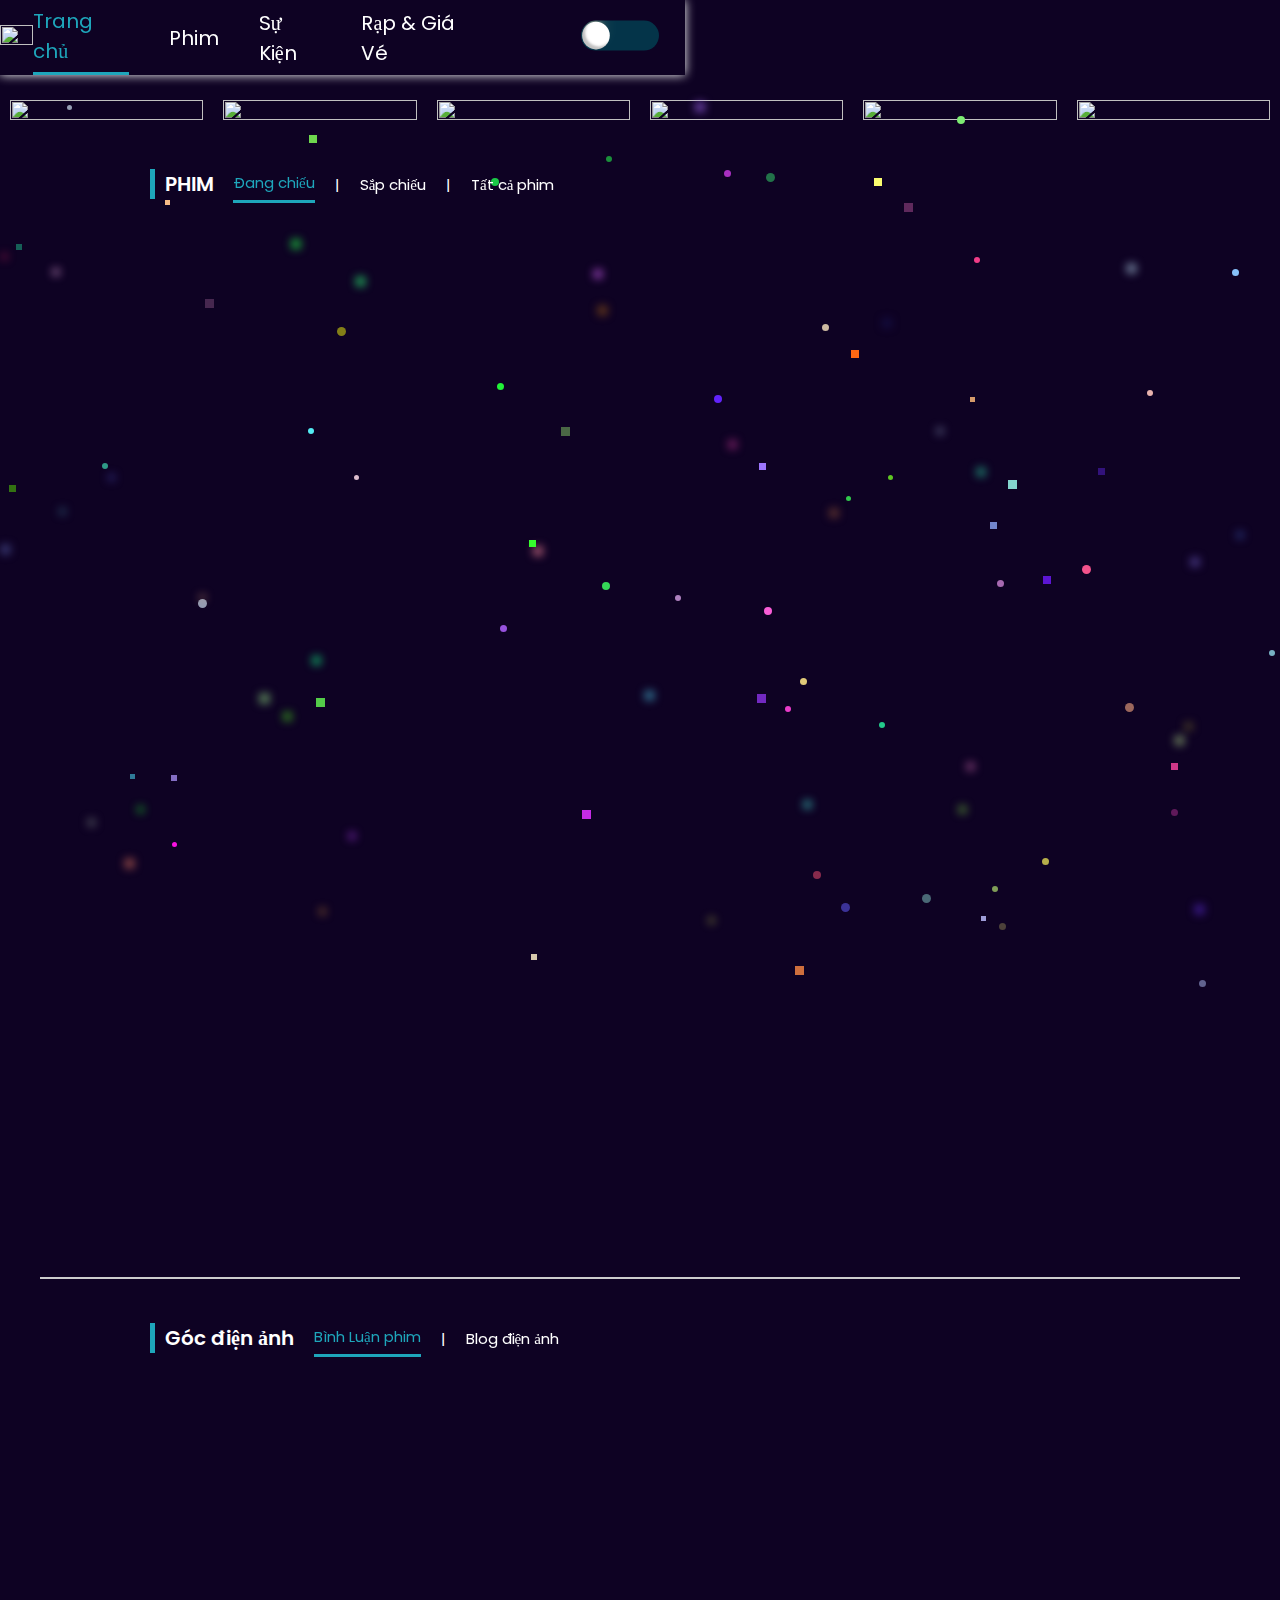
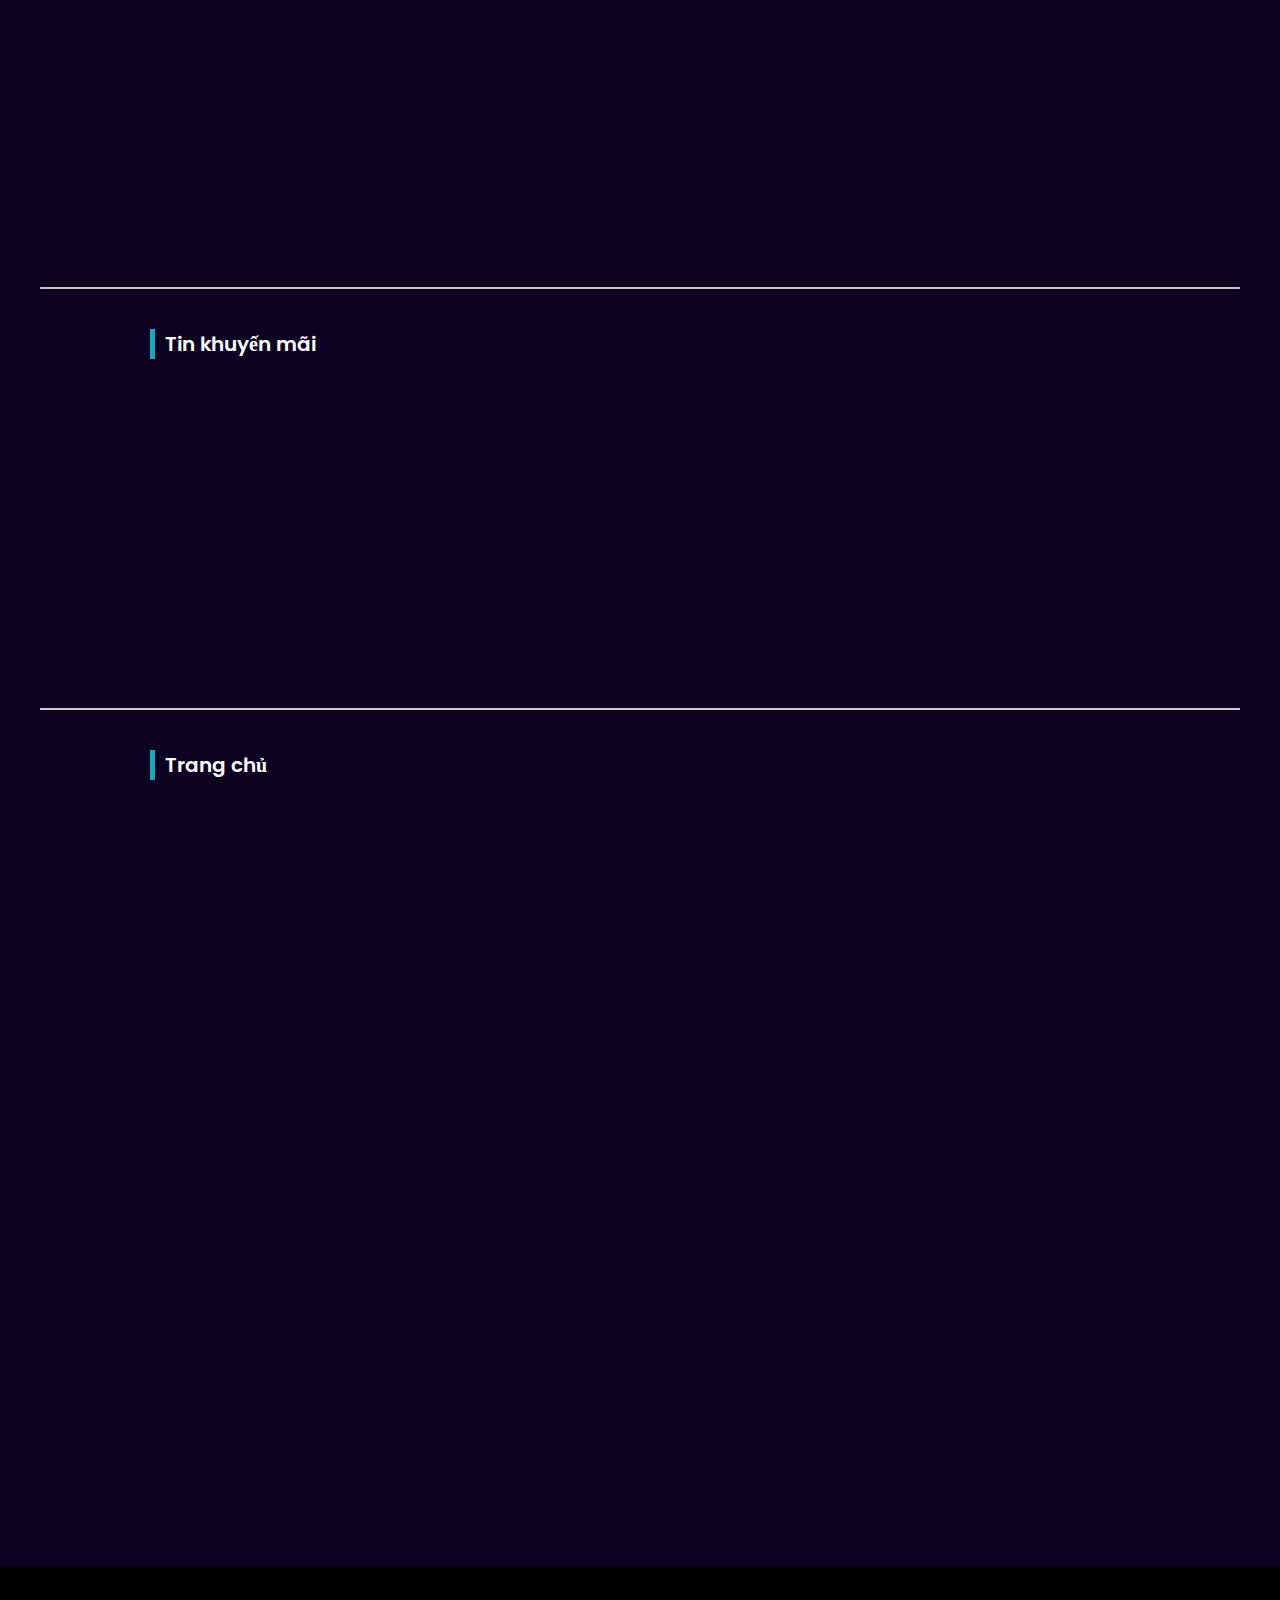
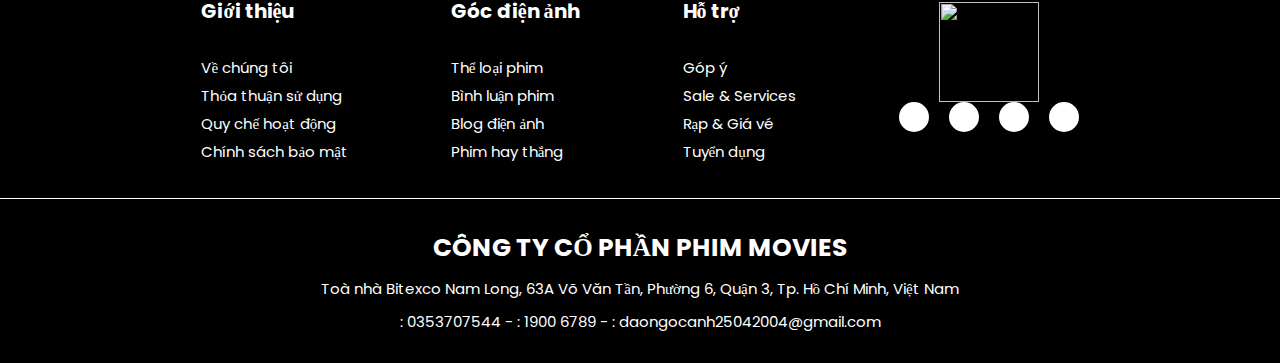
==== commit 45ed0c76: "first commit" ====
--- a/Html/index.html
+++ b/Html/index.html
@@ -10,13 +10,14 @@
     <link rel="stylesheet" type="text/css" href="https://cdn.jsdelivr.net/npm/slick-carousel@1.8.1/slick/slick.css" />
     <link rel="stylesheet" href="../Assets/Css/main.css">
     <link rel="stylesheet" href="../Assets/Css/reponsive.css">
-    <script type="text/javascript" src="https://code.jquery.com/jquery-1.11.0.min.js"></script>
-    <script type="text/javascript" src="https://code.jquery.com/jquery-migrate-1.2.1.min.js"></script>
-    <script type="text/javascript" src="https://cdn.jsdelivr.net/npm/slick-carousel@1.8.1/slick/slick.min.js"></script>
+
 </head>
 
 <body>
-    <div class="cursor"></div>
+    <div class="background__animation"></div>
+    <div class="cursor">
+        <img src="../Assets/Image/Cursor/Corn.png" alt="">
+    </div>
     <div id="next--page">
         <div>
             <div aria-label="Orange and tan hamster running in a metal wheel" role="img" class="wheel-and-hamster">
@@ -61,7 +62,72 @@
         <div class="header__right">
             <div class="header__right__search">
                 <div class="header__right__search--input">
-                    <input type="text">
+                    <div>
+                        <input type="text" placeholder="Enter the name movie">
+                        <div class="header__right__search--list">
+                            <ul class="todos__search"></ul>
+                            <div class="header__right__search--list__movies hide"></div>
+                            <div class="loader loader-data hide">
+                                <div class="truckWrapper">
+                                    <div class="truckBody">
+                                        <svg xmlns="http://www.w3.org/2000/svg" fill="none" viewBox="0 0 198 93"
+                                            class="trucksvg">
+                                            <path stroke-width="3" stroke="#282828" fill="#F83D3D"
+                                                d="M135 22.5H177.264C178.295 22.5 179.22 23.133 179.594 24.0939L192.33 56.8443C192.442 57.1332 192.5 57.4404 192.5 57.7504V89C192.5 90.3807 191.381 91.5 190 91.5H135C133.619 91.5 132.5 90.3807 132.5 89V25C132.5 23.6193 133.619 22.5 135 22.5Z">
+                                            </path>
+                                            <path stroke-width="3" stroke="#282828" fill="#7D7C7C"
+                                                d="M146 33.5H181.741C182.779 33.5 183.709 34.1415 184.078 35.112L190.538 52.112C191.16 53.748 189.951 55.5 188.201 55.5H146C144.619 55.5 143.5 54.3807 143.5 53V36C143.5 34.6193 144.619 33.5 146 33.5Z">
+                                            </path>
+                                            <path stroke-width="2" stroke="#282828" fill="#282828"
+                                                d="M150 65C150 65.39 149.763 65.8656 149.127 66.2893C148.499 66.7083 147.573 67 146.5 67C145.427 67 144.501 66.7083 143.873 66.2893C143.237 65.8656 143 65.39 143 65C143 64.61 143.237 64.1344 143.873 63.7107C144.501 63.2917 145.427 63 146.5 63C147.573 63 148.499 63.2917 149.127 63.7107C149.763 64.1344 150 64.61 150 65Z">
+                                            </path>
+                                            <rect stroke-width="2" stroke="#282828" fill="#FFFCAB" rx="1" height="7"
+                                                width="5" y="63" x="187"></rect>
+                                            <rect stroke-width="2" stroke="#282828" fill="#282828" rx="1" height="11"
+                                                width="4" y="81" x="193"></rect>
+                                            <rect stroke-width="3" stroke="#282828" fill="#DFDFDF" rx="2.5" height="90"
+                                                width="121" y="1.5" x="6.5"></rect>
+                                            <rect stroke-width="2" stroke="#282828" fill="#DFDFDF" rx="2" height="4"
+                                                width="6" y="84" x="1"></rect>
+                                        </svg>
+                                    </div>
+                                    <div class="truckTires">
+                                        <svg xmlns="http://www.w3.org/2000/svg" fill="none" viewBox="0 0 30 30"
+                                            class="tiresvg">
+                                            <circle stroke-width="3" stroke="#282828" fill="#282828" r="13.5" cy="15"
+                                                cx="15"></circle>
+                                            <circle fill="#DFDFDF" r="7" cy="15" cx="15"></circle>
+                                        </svg>
+                                        <svg xmlns="http://www.w3.org/2000/svg" fill="none" viewBox="0 0 30 30"
+                                            class="tiresvg">
+                                            <circle stroke-width="3" stroke="#282828" fill="#282828" r="13.5" cy="15"
+                                                cx="15"></circle>
+                                            <circle fill="#DFDFDF" r="7" cy="15" cx="15"></circle>
+                                        </svg>
+                                    </div>
+                                    <div class="road"></div>
+
+                                    <svg xml:space="preserve" viewBox="0 0 453.459 453.459"
+                                        xmlns:xlink="http://www.w3.org/1999/xlink" xmlns="http://www.w3.org/2000/svg"
+                                        id="Capa_1" version="1.1" fill="#000000" class="lampPost">
+                                        <path d="M252.882,0c-37.781,0-68.686,29.953-70.245,67.358h-6.917v8.954c-26.109,2.163-45.463,10.011-45.463,19.366h9.993
+                              c-1.65,5.146-2.507,10.54-2.507,16.017c0,28.956,23.558,52.514,52.514,52.514c28.956,0,52.514-23.558,52.514-52.514
+                              c0-5.478-0.856-10.872-2.506-16.017h9.992c0-9.354-19.352-17.204-45.463-19.366v-8.954h-6.149C200.189,38.779,223.924,16,252.882,16
+                              c29.952,0,54.32,24.368,54.32,54.32c0,28.774-11.078,37.009-25.105,47.437c-17.444,12.968-37.216,27.667-37.216,78.884v113.914
+                              h-0.797c-5.068,0-9.174,4.108-9.174,9.177c0,2.844,1.293,5.383,3.321,7.066c-3.432,27.933-26.851,95.744-8.226,115.459v11.202h45.75
+                              v-11.202c18.625-19.715-4.794-87.527-8.227-115.459c2.029-1.683,3.322-4.223,3.322-7.066c0-5.068-4.107-9.177-9.176-9.177h-0.795
+                              V196.641c0-43.174,14.942-54.283,30.762-66.043c14.793-10.997,31.559-23.461,31.559-60.277C323.202,31.545,291.656,0,252.882,0z
+                              M232.77,111.694c0,23.442-19.071,42.514-42.514,42.514c-23.442,0-42.514-19.072-42.514-42.514c0-5.531,1.078-10.957,3.141-16.017
+                              h78.747C231.693,100.736,232.77,106.162,232.77,111.694z"></path>
+                                    </svg>
+                                </div>
+                                <div>
+                                    Chưa có dữ liệu ...
+                                </div>
+                            </div>
+                        </div>
+                    </div>
+
                 </div>
                 <i class="fa-solid fa-magnifying-glass"></i>
             </div>
@@ -299,7 +365,7 @@
             <span>|</span>
             <div class="title__main__detail--blog">Blog điện ảnh</div>
         </div>
-    </div> 
+    </div>
 
     <!-- Comment -->
     <div id="comment" class="padding__screen margin__top">
@@ -571,10 +637,14 @@
         </div>
     </footer>
     <!-- Javascript -->
+    <script type="text/javascript" src="https://code.jquery.com/jquery-1.11.0.min.js"></script>
+    <script type="text/javascript" src="https://code.jquery.com/jquery-migrate-1.2.1.min.js"></script>
+    <script type="text/javascript" src="https://cdn.jsdelivr.net/npm/slick-carousel@1.8.1/slick/slick.min.js"></script>
     <script src="../Js/data.js"></script>
     <script src="../Js/common_properties.js"></script>
     <script src="../Js/index.js"></script>
     <script src="../Js/mobile.js"></script>
+
 </body>
 
 </html>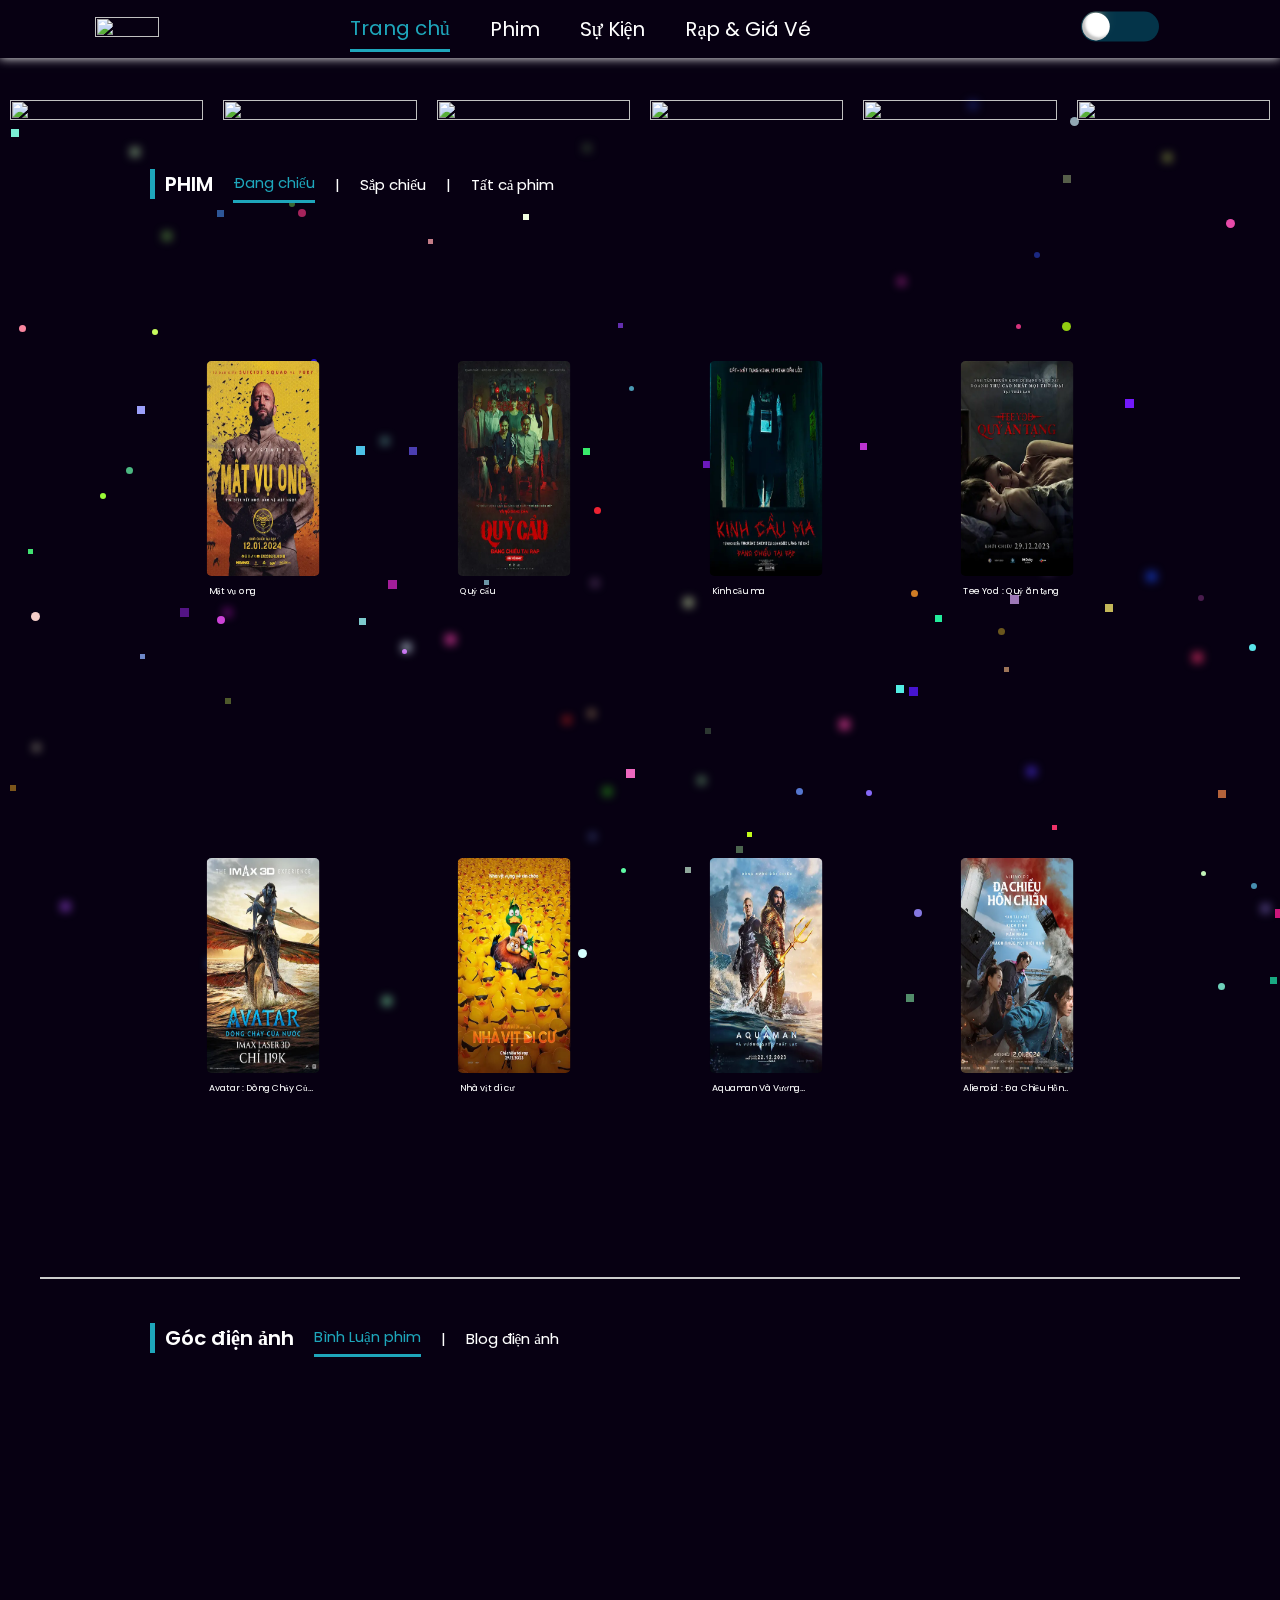
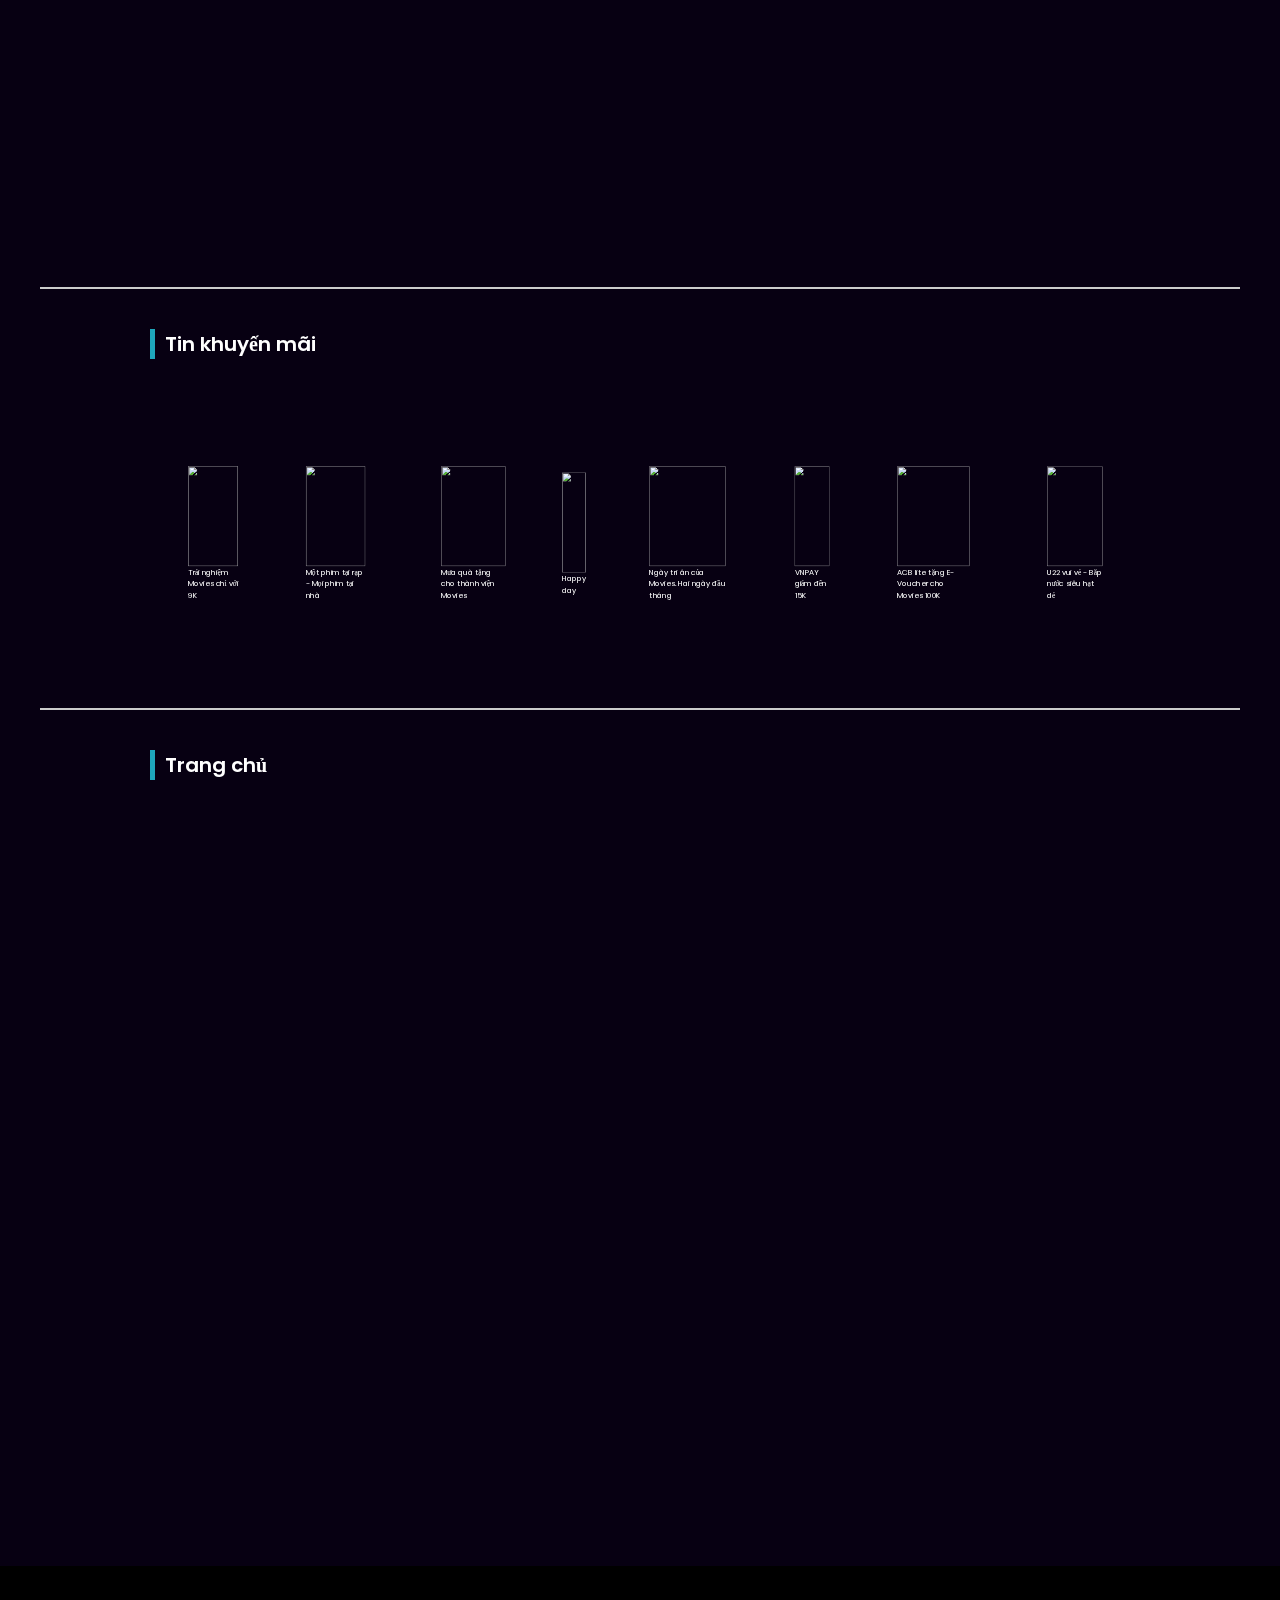
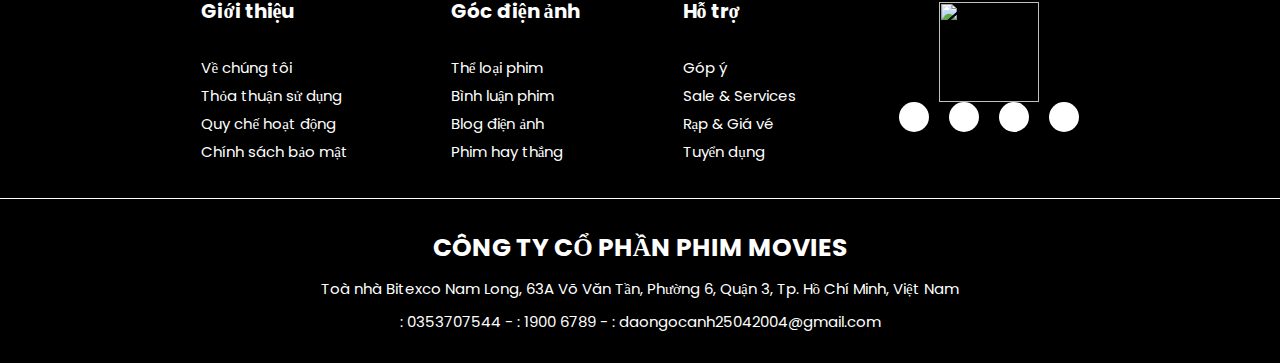
==== commit 627bba18: "upload code" ====
--- a/Html/index.html
+++ b/Html/index.html
@@ -10,7 +10,9 @@
     <link rel="stylesheet" type="text/css" href="https://cdn.jsdelivr.net/npm/slick-carousel@1.8.1/slick/slick.css" />
     <link rel="stylesheet" href="../Assets/Css/main.css">
     <link rel="stylesheet" href="../Assets/Css/reponsive.css">
-
+    <script type="text/javascript" src="https://code.jquery.com/jquery-1.11.0.min.js"></script>
+    <script type="text/javascript" src="https://code.jquery.com/jquery-migrate-1.2.1.min.js"></script>
+    <script type="text/javascript" src="https://cdn.jsdelivr.net/npm/slick-carousel@1.8.1/slick/slick.min.js"></script>
 </head>
 
 <body>
@@ -56,7 +58,7 @@
                 <a href="../Html/event.html">Sự Kiện</a>
             </div>
             <div class="header__center__cinema--price">
-                <a href="../Html/cinema__price.html">Rạp & Giá Vé</a>
+                <a href="../Html/cinema_price.html">Rạp & Giá Vé</a>
             </div>
         </div>
         <div class="header__right">
@@ -133,6 +135,18 @@
             </div>
             <div class="header__right__user">
                 <i class="fa-regular fa-user"></i>
+                <div class="hide">
+                    <div class="name__user--login"></div>
+                    <button class="btn__logout">
+                        <div class="btn__logout--sign"><svg viewBox="0 0 512 512">
+                                <path
+                                    d="M377.9 105.9L500.7 228.7c7.2 7.2 11.3 17.1 11.3 27.3s-4.1 20.1-11.3 27.3L377.9 406.1c-6.4 6.4-15 9.9-24 9.9c-18.7 0-33.9-15.2-33.9-33.9l0-62.1-128 0c-17.7 0-32-14.3-32-32l0-64c0-17.7 14.3-32 32-32l128 0 0-62.1c0-18.7 15.2-33.9 33.9-33.9c9 0 17.6 3.6 24 9.9zM160 96L96 96c-17.7 0-32 14.3-32 32l0 256c0 17.7 14.3 32 32 32l64 0c17.7 0 32 14.3 32 32s-14.3 32-32 32l-64 0c-53 0-96-43-96-96L0 128C0 75 43 32 96 32l64 0c17.7 0 32 14.3 32 32s-14.3 32-32 32z">
+                                </path>
+                            </svg></div>
+
+                        <div class="btn__logout--text">Logout</div>
+                    </button>
+                </div>
             </div>
             <div class="header__right__control--light">
                 <div id="wrapper-btn">
@@ -637,14 +651,11 @@
         </div>
     </footer>
     <!-- Javascript -->
-    <script type="text/javascript" src="https://code.jquery.com/jquery-1.11.0.min.js"></script>
-    <script type="text/javascript" src="https://code.jquery.com/jquery-migrate-1.2.1.min.js"></script>
-    <script type="text/javascript" src="https://cdn.jsdelivr.net/npm/slick-carousel@1.8.1/slick/slick.min.js"></script>
+
     <script src="../Js/data.js"></script>
     <script src="../Js/common_properties.js"></script>
     <script src="../Js/index.js"></script>
     <script src="../Js/mobile.js"></script>
-
 </body>
 
 </html>--- a/Assets/Css/main.css
+++ b/Assets/Css/main.css
@@ -3,10 +3,11 @@
 :root {
     --white-color: #fff;
     --black-color: #000;
-    --bluePurple-color: rgb(14, 2, 35);
+    --bluePurple-color: rgb(7, 0, 18);
     --blueAqua-color: #1ea6bb;
     --overLay-color: #f8fcfd;
     --grey-color: #000;
+    --color-logout: rgb(4, 52, 73);
 }
 
 body.body--color__change {
@@ -14,8 +15,8 @@
     --black-color: #fff;
     --bluePurple-color: #fff;
     --grey-color: rgb(105, 104, 104);
-    --shadow-color : #fff;
-
+    --shadow-color: #fff;
+    --color-logout: rgb(0, 195, 255);
 }
 
 * {
@@ -27,17 +28,249 @@
 html {
     font-family: "Poppins";
     font-size: 62.5%;
-}
+    cursor: none !important;
+
+}
+
 html * {
     cursor: none !important;
 
 }
+
 body {
     background-color: var(--bluePurple-color);
     transition: all 0.3s ease;
     overflow-x: hidden;
     position: relative;
 }
+
+.background__animation {
+    position: absolute;
+    inset: 0;
+    z-index: -999 !important;
+}
+
+/* Load dữ liệu khi không có thời gian */
+.loader-cat {
+    position: absolute;
+    top: 50%;
+    left: 50%;
+    transform: translate(-50%, -40%);
+    width: fit-content;
+    height: fit-content;
+    display: flex;
+    align-items: center;
+    flex-direction: column;
+    justify-content: center;
+}
+
+.loader-cat>p {
+    color: var(--blueAqua-color);
+    font-size: 2rem;
+}
+
+.wrapper-cat {
+    width: fit-content;
+    height: fit-content;
+    display: flex;
+    flex-direction: column;
+    justify-content: center;
+    align-items: center;
+}
+
+.catContainer {
+    width: 100%;
+    height: fit-content;
+    display: flex;
+    align-items: center;
+    justify-content: center;
+    position: relative;
+}
+
+.catbody {
+    width: 1500px;
+}
+
+.tail {
+    position: absolute;
+    width: 17px;
+    top: 50%;
+    animation: tail 0.5s ease-in infinite alternate-reverse;
+    transform-origin: top;
+}
+
+@keyframes tail {
+    0% {
+        transform: rotateZ(60deg);
+    }
+
+    50% {
+        transform: rotateZ(0deg);
+    }
+
+    100% {
+        transform: rotateZ(-20deg);
+    }
+}
+
+.wall {
+    width: 300px;
+}
+
+.text {
+    display: flex;
+    flex-direction: column;
+    width: 50px;
+    position: absolute;
+    margin: 0px 0px 100px 120px;
+}
+
+.zzz {
+    color: var(--blueAqua-color);
+    font-weight: 700;
+    font-size: 15px;
+    animation: zzz 2s linear infinite;
+}
+
+.bigzzz {
+    color: var(--blueAqua-color);
+    font-weight: 700;
+    font-size: 25px;
+    margin-left: 10px;
+    animation: zzz 2.3s linear infinite;
+}
+
+@keyframes zzz {
+    0% {
+        color: transparent;
+    }
+
+    50% {
+        color: var(--blueAqua-color);
+    }
+
+    100% {
+        color: transparent;
+    }
+}
+
+
+/* Không có dữ liệu xe chạy */
+.loader {
+    position: absolute;
+    top: 50%;
+    left: 50%;
+    transform: translate(-50%, -50%);
+    width: fit-content;
+    height: fit-content;
+    display: flex;
+    flex-direction: column;
+    align-items: center;
+    justify-content: center;
+}
+
+.truckWrapper {
+    width: 200px;
+    height: 100px;
+    display: flex;
+    flex-direction: column;
+    position: relative;
+    align-items: center;
+    justify-content: flex-end;
+    overflow-x: hidden;
+}
+
+/* truck upper body */
+.truckBody {
+    width: 130px;
+    height: fit-content;
+    margin-bottom: 6px;
+    animation: motion 1s linear infinite;
+}
+
+/* truck suspension animation*/
+@keyframes motion {
+    0% {
+        transform: translateY(0px);
+    }
+
+    50% {
+        transform: translateY(3px);
+    }
+
+    100% {
+        transform: translateY(0px);
+    }
+}
+
+/* truck's tires */
+.truckTires {
+    width: 130px;
+    height: fit-content;
+    display: flex;
+    align-items: center;
+    justify-content: space-between;
+    padding: 0px 10px 0px 15px;
+    position: absolute;
+    bottom: 0;
+}
+
+.truckTires svg {
+    width: 24px;
+}
+
+.road {
+    width: 100%;
+    height: 1.5px;
+    background-color: #282828;
+    position: relative;
+    bottom: 0;
+    align-self: flex-end;
+    border-radius: 3px;
+}
+
+.road::before {
+    content: "";
+    position: absolute;
+    width: 20px;
+    height: 100%;
+    background-color: #282828;
+    right: -50%;
+    border-radius: 3px;
+    animation: roadAnimation 1.4s linear infinite;
+    border-left: 10px solid white;
+}
+
+.road::after {
+    content: "";
+    position: absolute;
+    width: 10px;
+    height: 100%;
+    background-color: #282828;
+    right: -65%;
+    border-radius: 3px;
+    animation: roadAnimation 1.4s linear infinite;
+    border-left: 4px solid white;
+}
+
+.lampPost {
+    position: absolute;
+    bottom: 0;
+    right: -90%;
+    height: 90px;
+    animation: roadAnimation 1.4s linear infinite;
+}
+
+@keyframes roadAnimation {
+    0% {
+        transform: translateX(0px);
+    }
+
+    100% {
+        transform: translateX(-350px);
+    }
+}
+
 
 /* Chuyển trang */
 #next--page {
@@ -463,6 +696,7 @@
     position: fixed;
     top: 0;
     z-index: 2;
+    width: 100%;
 }
 
 .overlay {
@@ -536,34 +770,253 @@
     gap: 4rem;
 }
 
+/* Btn logout user */
+.name__user--login {
+    color: var(--blueAqua-color);
+    width: 15rem;
+    display: -webkit-box !important;
+    -webkit-line-clamp: 1;
+    -webkit-box-orient: vertical;
+    overflow: hidden;
+    text-overflow: ellipsis;
+    word-break: break-word;
+}
+
+.btn__logout {
+    display: flex;
+    align-items: center;
+    justify-content: flex-start;
+    width: 34px;
+    height: 34px;
+    border: none;
+    border-radius: 50%;
+    cursor: pointer;
+    position: relative;
+    overflow: hidden;
+    transition-duration: .3s;
+    box-shadow: 2px 2px 10px rgba(0, 0, 0, 0.199);
+    background-color: var(--color-logout);
+}
+
+.btn__logout--sign {
+    width: 100%;
+    transition-duration: .3s;
+    display: flex;
+    align-items: center;
+    justify-content: center;
+}
+
+.btn__logout--sign svg {
+    width: 17px;
+}
+
+.btn__logout--sign svg path {
+    fill: white;
+}
+
+.btn__logout--text {
+    position: absolute;
+    right: 0%;
+    width: 0%;
+    opacity: 0;
+    color: white;
+    font-size: 1.2em;
+    font-weight: 600;
+    transition-duration: .3s;
+}
+
+.btn__logout:hover {
+    width: 125px;
+    border-radius: 40px;
+    transition-duration: .3s;
+}
+
+.btn__logout:hover .btn__logout--sign {
+    width: 30%;
+    transition-duration: .3s;
+    padding-left: 20px;
+}
+
+.btn__logout:hover .btn__logout--text {
+    opacity: 1;
+    width: 70%;
+    transition-duration: .3s;
+    padding-right: 10px;
+}
+
+.btn__logout:active {
+    transform: translate(2px, 2px);
+}
+
+/* Search */
 .header__right__search {
     display: flex;
     justify-content: center;
     align-items: center;
     gap: 2rem;
+    position: relative;
 }
 
 .header__right__search--input {
+    position: absolute;
+    right: 0;
+    top: -1rem;
     overflow: hidden;
-    width: 0;
+    margin-right: 7rem;
+    width: 0rem;
+    height: 6rem;
+    border-radius: 1rem;
     transition: all 0.5s linear;
-}
-
-.header__right__search--input input {
-    width: 100%;
-    padding: 0.5rem 1rem;
-    font-size: 2rem;
-    border-radius: 25rem;
-    border: 0.1rem solid var(--white-color);
+    background: url(../Image/Login/1.jpg);
+}
+
+.header__right__search--input>div {
+    position: absolute;
+    inset: 0;
+    background-color: rgba(0, 0, 0, 0.8);
+    transition: all 0.5s linear;
+}
+
+.header__right__search--input>div input {
+    width: 95%;
+    border: none;
     outline: none;
-}
-
-.header__right__search--input.input__search--show {
-    width: 25rem;
-}
-
-.header__center a,
-.header__right i {
+    margin: 1rem 0 1rem 2rem;
+    padding: 1.5rem 2.5rem;
+    background-color: rgba(255, 255, 255, 0.4);
+    border-radius: 0 1.15rem 0 1.5rem;
+    box-shadow: 0 0.5rem 0.5rem rgba(0, 0, 0, 0.4);
+    font-size: 1.7rem;
+    transition: all 0.2s linear;
+
+}
+
+.header__right__search--input>div input::placeholder {
+    color: #fff;
+}
+
+.header__right__search--input>div input:focus {
+    background-color: rgba(255, 255, 255, 0.7);
+    border-radius: 1.5rem 0 1.5rem 0;
+}
+
+.header__right__search--input.input__search__show--width {
+    width: 60rem;
+}
+
+.header__right__search--input.input__search__show--height {
+    height: 50rem;
+}
+
+.header__right__search--list {
+    background-color: rgba(255, 255, 255, 0.4);
+    width: 95%;
+    margin: 1rem 0 0 2rem;
+    border-radius: 0.4rem
+}
+
+.header__right__search--list ul li {
+    width: 100%;
+    list-style: none;
+    display: flex;
+    justify-content: space-between;
+    align-items: center;
+    padding: 1rem 2.5rem;
+    transition: all 0.1s linear;
+    position: relative;
+}
+
+.header__right__search--list ul li:hover {
+    background-color: rgba(255, 255, 255, 0.4);
+}
+
+.header__right__search--list ul li span {
+    overflow: hidden;
+    margin: 0 2rem 0 4rem;
+    white-space: nowrap;
+    text-overflow: ellipsis;
+    font-size: 1.7rem;
+    color: #fff;
+}
+
+.header__right__search--list ul li i:first-child {
+    position: absolute;
+}
+
+.header__right__search--list ul li i:first-child {
+    color: #fff;
+}
+
+.header__right__search--list ul li i:last-child {
+    transition: all 0.5s linear;
+    color: #fff;
+}
+
+.header__right__search--list ul li i:last-child:hover {
+    transform: scale(1.5);
+    color: var(--blueAqua-color);
+}
+
+.header__right__search--list li:not(li:first-child) {
+    border-top: 0.1rem solid #ccc;
+}
+
+.header__right__search--list {
+    max-height: 41rem;
+    overflow-y: auto;
+}
+
+.header__right__search--list::-webkit-scrollbar {
+    width: 0.4rem;
+}
+
+.header__right__search--list::-webkit-scrollbar-thumb {
+    background-color: var(--blueAqua-color);
+    border-radius: 0.1rem;
+}
+
+.header__right__search--list::-webkit-scrollbar-track {
+    background-color: #000;
+    border-radius: 0.1rem;
+}
+
+/* Search data */
+.header__right__search--list__movies>div>div {
+    height: 18rem;
+    display: flex;
+    justify-content: space-between;
+    align-items: center;
+    padding: 1rem;
+
+    /* display: block; */
+}
+
+.header__right__search--list__movies>div>div:hover {
+    background-color: rgba(255, 255, 255, 0.4);
+}
+
+.header__right__search--list__movies>div>div:not(.header__right__search--list__movies > div:first-child) {
+    border-top: 0.1rem solid #ccc;
+}
+
+.header__right__search--list__movies>div>div>div:first-child {
+    height: 100%;
+    width: 13rem;
+    flex-shrink: 0;
+}
+
+.header__right__search--list__movies>div>div>div:first-child img {
+    width: 100%;
+    height: 100%;
+    object-fit: cover;
+}
+
+.header__right__search--list__movies>div>div>div:last-child {
+    display: flex;
+    height: 100%;
+    width: 100%;
+    align-items: center;
+    justify-content: center;
 }
 
 .header__right i:hover {
@@ -573,6 +1026,17 @@
 .header__right__user {
     margin-right: -1.2rem;
     position: relative;
+    display: flex;
+    justify-content: center;
+    align-items: center;
+    gap: 2rem;
+}
+
+.header__right__user div {
+    display: flex;
+    justify-content: center;
+    align-items: center;
+    gap: 2rem;
 }
 
 .header__right__user__form {
@@ -903,6 +1367,10 @@
     color: var(--white-color);
 }
 
+#title__main * {
+    z-index: 1;
+}
+
 .title__main__name {
     font-size: 2rem;
     font-weight: 600;
@@ -1082,6 +1550,11 @@
     gap: 3rem;
 }
 
+#comment * {
+    z-index: 1;
+
+}
+
 .comment__left,
 .comment__right {
     height: 45rem !important;
@@ -1221,6 +1694,8 @@
 #content__home--page {
     color: var(--white-color);
     font-size: 1.5rem;
+    z-index: 3 !important;
+
 }
 
 #content__home--page p:not(:first-child) {
@@ -1425,8 +1900,7 @@
     margin: 1rem 0;
 }
 
-.footer__adress p:last-child span {
-}
+.footer__adress p:last-child span {}
 
 .footer__adress p:last-child span:hover {
     color: var(--blueAqua-color);
@@ -1494,7 +1968,7 @@
     overflow: hidden;
     border-radius: 1rem;
     height: 100%;
-    
+
 }
 
 .list__promotion__item--detail {
@@ -1586,7 +2060,7 @@
 #cinema {
     display: flex;
     justify-content: space-between;
-    color: var(--white-color)
+    color: var(--white-color);
 }
 
 .cinema__box1--name {
@@ -1618,7 +2092,7 @@
 }
 
 .cinema__box2 select {
-    width: 20rem;
+    width: 30rem;
     height: 3.5rem;
     padding: 0.5rem;
 }
@@ -1848,8 +2322,7 @@
 .form__login__support--memorize input,
 .form__login__support--memorize label,
 .form__login__support--help p,
-.form__login__info--register p:last-child {
-}
+.form__login__info--register p:last-child {}
 
 .form__login__support--memorize label {
     margin-left: 0.3rem;
@@ -1869,7 +2342,6 @@
 
 .form__login__info--register {
     display: flex;
-    /* justify-content: center; */
     align-items: center;
 
 }
@@ -2051,7 +2523,7 @@
     transform: translateY(-30%);
     border: 1px solid #fff;
     box-shadow: 0 0 20px #fff;
-    height: 40rem;
+    height: 38rem;
 }
 
 .info--movie__detail__describe--img div img {
@@ -2086,14 +2558,17 @@
     gap: 2rem;
     font-size: 1.5rem;
 }
+
 .info--movie__detail__describe__info--category,
 .info--movie__detail__describe__info--country,
 .info--movie__detail__describe__info--producer {
     margin-top: 1rem;
 }
+
 .info--movie__detail__describe__info--evaluate {
     align-items: center;
 }
+
 .info--movie__detail__describe__info--time div {
     display: flex;
     align-items: center;
@@ -2120,14 +2595,14 @@
 .info--movie__detail__describe__info--film--director p:first-child,
 .info--movie__detail__describe__info--film--performers p:first-child {
     opacity: 0.7;
-    width: 19%; 
-}
-
-.info--movie__detail__describe__info--country > div,
-.info--movie__detail__describe__info--producer > div,
-.info--movie__detail__describe__info--category > div,
-.info--movie__detail__describe__info--film--director > div,
-.info--movie__detail__describe__info--film--performers > div {
+    width: 19%;
+}
+
+.info--movie__detail__describe__info--country>div,
+.info--movie__detail__describe__info--producer>div,
+.info--movie__detail__describe__info--category>div,
+.info--movie__detail__describe__info--film--director>div,
+.info--movie__detail__describe__info--film--performers>div {
     width: 81%;
 }
 
@@ -2149,6 +2624,7 @@
     border-radius: 1rem;
     transition: all 0.5s linear;
 }
+
 .info--movie__detail__describe__info--category div div:hover,
 .info--movie__detail__describe__info--film--director div div:hover,
 .info--movie__detail__describe__info--film--performers div div:hover {
@@ -2160,6 +2636,7 @@
     color: var(--white-color);
     font-size: 1.5rem;
 }
+
 .aside__movies--item__img {
     position: relative;
     width: 40rem;
@@ -2167,6 +2644,7 @@
     border-radius: 1rem;
     overflow: hidden;
 }
+
 .aside__movies--item__img--overlay {
     position: absolute;
     inset: 0;
@@ -2207,6 +2685,7 @@
     height: 100%;
     object-fit: cover;
 }
+
 .aside__movies--item__name {
     color: var(--white-color);
     font-size: 1.8rem;
@@ -2232,6 +2711,7 @@
     background-color: var(--blueAqua-color);
     color: var(--white-color);
 }
+
 .info--movie__detail__showtimes--box {
     display: flex;
     justify-content: space-around;
@@ -2239,12 +2719,14 @@
     padding-bottom: 2rem;
     border-bottom: 0.2rem solid var(--blueAqua-color);
 }
+
 .info--movie__detail__showtimes--box__day {
     display: flex;
     justify-content: center;
     align-items: center;
     gap: 2rem;
 }
+
 .info--movie__detail__showtimes--box__day div {
     padding: 1rem 1rem;
     border-radius: 1rem;
@@ -2266,12 +2748,14 @@
 .info--movie__detail__showtimes--box__day div:hover {
     background-color: var(--blueAqua-color);
 }
+
 .info--movie__detail__showtimes--box__address {
     display: flex;
     justify-content: center;
     align-items: center;
     gap: 2rem;
 }
+
 .info--movie__detail__showtimes--box__address select {
     padding: 1rem 1rem;
     width: 20rem;
@@ -2288,6 +2772,7 @@
     align-items: start;
     gap: 2rem;
     height: 100%;
+    position: relative;
 }
 
 .info--movie__detail__time--specifically__name--cinema {
@@ -2296,7 +2781,7 @@
     font-size: 1.8rem;
 }
 
-.info--movie__detail__time--specifically__box div:first-child{
+.info--movie__detail__time--specifically__box div:first-child {
     width: 25%;
     color: var(--white-color);
     font-size: 1.5rem;
@@ -2325,11 +2810,23 @@
     border-radius: 0.5rem;
     transition: all 0.3s linear;
 }
+
 .info--movie__detail__time--specifically__box__info p:hover {
     background-color: var(--blueAqua-color);
 }
 
 /* Cursor */
+.cursor img {
+    position: absolute;
+    top: 50%;
+    left: 50%;
+    transform: translate(-50%, -50%);
+    width: 200%;
+    height: 200%;
+    object-fit: cover;
+    font-size: 20rem;
+}
+
 .cursor {
     position: fixed;
     z-index: 999;
@@ -2337,20 +2834,21 @@
     height: 20px;
     border-radius: 50%;
     pointer-events: none;
-    border: 1px solid var(--blueAqua-color);
+    /* border: 1px solid var(--blueAqua-color); */
     transition-timing-function: ease-out;
     animation: cursorAnim .5s infinite alternate;
     display: none;
 }
 
 @keyframes cursorAnim {
-   from {
-    transform: scale(1);
-   }
-   to {
-    transform: scale(0.7);
-   }
-    
+    from {
+        transform: scale(1);
+    }
+
+    to {
+        transform: scale(0.7);
+    }
+
 }
 
 .cursor::after {
@@ -2358,36 +2856,1275 @@
     position: absolute;
     width: 20px;
     height: 20px;
-    border: 8px solid #066e7e;
+    /* border: 8px solid #066e7e; */
     border-radius: 50%;
     top: -8.5px;
     left: -8.5px;
     opacity: 0.5;
     animation: cursorAnim2 .5s infinite alternate;
 }
+
 @keyframes cursorAnim2 {
     from {
-     transform: scale(1);
-    }
+        transform: scale(1);
+    }
+
     to {
-     transform: scale(0.4);
-    }
-     
- }
-
- .expand{
+        transform: scale(0.4);
+    }
+
+}
+
+.expand {
     animation: cursorAnim3 .5s forwards;
-    border: 1px solid #01404a;
- }
- @keyframes cursorAnim3 {
-   0% {
-    transform: scale(1);
-   }
-   50% {
-    transform:  scale(3);
-   }
-   100% {
-    transform:  scale(1);
-    opacity: 0;
-   }
- }+    /* border: 1px solid #01404a; */
+}
+
+@keyframes cursorAnim3 {
+    0% {
+        transform: scale(1);
+    }
+
+    50% {
+        transform: scale(3);
+    }
+
+    100% {
+        transform: scale(1);
+        opacity: 0;
+    }
+}
+
+/* Hiệu ứng */
+@keyframes move {
+    0% {
+        opacity: 0;
+        transform: translateY(0);
+    }
+
+    10% {
+        opacity: 1;
+    }
+
+    90% {
+        opacity: 1;
+    }
+
+    100% {
+        opacity: 0;
+        transform: translateY(50vh);
+    }
+}
+
+/* Trang mua vé */
+#step--buy {
+    color: var(--white-color);
+    font-size: 2rem;
+    display: flex;
+    justify-content: center;
+    align-items: center;
+    margin-top: 12rem;
+}
+
+#step--buy>div {
+    padding: 0 1rem 1rem 1rem;
+}
+
+.step--buy__tick {
+    color: var(--blueAqua-color);
+    border-bottom: 0.3rem solid var(--blueAqua-color);
+    margin-bottom: -0.3rem;
+}
+
+.step--buy__unmarked {
+    opacity: 0.5;
+}
+
+#container__buy {
+    display: flex;
+    gap: 5rem;
+}
+
+.container__buy--box1 {
+    height: 100%;
+    width: 70%;
+}
+
+.container__buy--box2 {
+    height: 100%;
+    width: 30%;
+    padding: 2rem 0;
+    border-top: 0.5rem solid var(--blueAqua-color);
+    border-bottom: 0.5rem solid var(--blueAqua-color);
+    border-radius: 0.5rem;
+}
+
+.container__buy--box1__change--time {
+    display: flex;
+    gap: 2rem;
+    font-size: 1.7rem;
+    color: var(--white-color);
+    padding-bottom: 3rem;
+    border-bottom: 0.1rem solid var(--blueAqua-color);
+
+}
+
+
+.container__buy--box1__change--time>div:first-child {
+    margin-top: 0.6rem;
+    width: 20%;
+}
+
+.container__buy--box1__change--time>div:last-child {
+    display: flex;
+    flex-wrap: wrap;
+    gap: 2rem;
+    width: 80%;
+}
+
+.container__buy--box1__change--time>div:last-child p {
+    padding: 0.6rem 1.5rem;
+    background-color: var(--blueAqua-color);
+    border-radius: 0.5rem;
+}
+
+.container__buy--box1__select--chair {
+    color: var(--white-color);
+}
+
+.container__buy--box1__select--chair li {
+    list-style: none;
+    display: flex;
+    justify-content: space-between;
+    align-items: center;
+    font-size: 1.5rem;
+    margin-bottom: 1.5rem;
+}
+
+.container__buy--box1__select--chair li>p {
+    font-size: 1.8rem;
+    width: 1rem;
+    opacity: 0.6;
+}
+
+.container__buy--box1__select--chair li:first-child>div,
+.container__buy--box1__select--chair li:nth-child(2)>div {
+    width: 100%;
+    margin: 0 3rem;
+    display: flex;
+    justify-content: space-between;
+    align-items: center;
+}
+
+.container__buy--box1__select--chair li:first-child>div span,
+.container__buy--box1__select--chair li:nth-child(2)>div span {
+    padding: 0.4rem 0.8rem;
+    border: 0.1rem solid var(--blueAqua-color);
+    border-radius: 0.5rem;
+    font-size: 1.3rem;
+    width: 6rem;
+    margin: 0 auto;
+    display: flex;
+    justify-content: center;
+    align-items: center;
+}
+
+.container__buy--box1__select--chair li span:hover {
+    background-color: var(--blueAqua-color);
+}
+
+.container__buy--box1__select--chair li:first-child>div>div {
+    display: flex;
+    justify-content: center;
+    align-items: center;
+}
+
+.container__buy--box1__select--chair li:first-child>div>div>span {
+    margin: 0 1rem;
+    width: 6rem;
+
+}
+
+.container__buy--box1__select--chair li:nth-child(2)>div>div {
+    width: 70%;
+    display: flex;
+    justify-content: space-around;
+}
+
+.container__buy--box1__select--chair li:not(:first-child):not(:nth-child(2))>div {
+    display: flex;
+    justify-content: space-between;
+    align-items: center;
+    gap: 3rem;
+    width: 100%;
+    margin: 0 3rem;
+}
+
+.container__buy--box1__select--chair li:not(:first-child):not(:nth-child(2))>div div:first-child,
+.container__buy--box1__select--chair li:not(:first-child):not(:nth-child(2))>div div:last-child {
+    display: flex;
+    align-items: center;
+    gap: 0.5rem;
+    width: 20%;
+}
+
+.container__buy--box1__select--chair li:not(:first-child):not(:nth-child(2))>div div:last-child {
+    justify-content: end;
+}
+
+.container__buy--box1__select--chair li:not(:first-child):not(:nth-child(2))>div div:nth-child(2) {
+    width: 80%;
+    display: flex;
+    justify-content: center;
+    align-items: center;
+    gap: 0.5rem;
+}
+
+.container__buy--box1__select--chair li:not(:first-child):not(:nth-child(2))>div span {
+    padding: 0.4rem 0.8rem;
+    border: 0.1rem solid var(--blueAqua-color);
+    border-radius: 0.5rem;
+    font-size: 1.3rem;
+    width: 3rem;
+    display: flex;
+    justify-content: center;
+    align-items: center;
+}
+
+.container__buy--box1__footer {
+    position: relative;
+}
+
+.container__buy--box1__footer h1 {
+    color: var(--white-color);
+    text-align: center;
+    font-weight: 500;
+    position: absolute;
+    top: 50%;
+    left: 50%;
+    transform: translate(-50%, -150%);
+    color: var(--blueAqua-color);
+}
+
+.container__buy--box1__footer--screen img {
+    width: 100%;
+    height: 100%;
+    object-fit: cover;
+}
+
+.container__buy--box1__footer--note {
+    color: var(--white-color);
+    display: flex;
+    justify-content: space-between;
+    align-items: center;
+    font-size: 1.5rem;
+}
+
+.container__buy--box1__footer--note div {
+    display: flex;
+    justify-content: center;
+    align-items: center;
+    gap: 2rem;
+}
+
+.container__buy--box1__footer--note div:first-child div:first-child p {
+    width: 2.5rem;
+    height: 2.5rem;
+    background-color: #ccc;
+    border-radius: 0.5rem;
+}
+
+.container__buy--box1__footer--note div:first-child div:last-child p {
+    width: 2.5rem;
+    height: 2.5rem;
+    background-color: var(--blueAqua-color);
+    border-radius: 0.5rem;
+}
+
+.container__buy--box1__footer--note div:last-child div:first-child p {
+    width: 2.5rem;
+    height: 2.5rem;
+    border: 0.1rem solid var(--blueAqua-color);
+    border-radius: 0.5rem;
+}
+
+.container__buy--box1__footer--note div:last-child div:last-child p {
+    width: 5.5rem;
+    height: 2.5rem;
+    border: 0.1rem solid var(--blueAqua-color);
+    border-radius: 0.5rem;
+}
+
+.container__buy--box2__info div:first-child {
+    display: flex;
+    gap: 2rem;
+    color: var(--white-color);
+}
+
+.container__buy--box2__info--img {
+    width: 15rem;
+    height: 100%;
+    border-radius: 0.5rem;
+    overflow: hidden;
+    flex-shrink: 0;
+}
+
+.container__buy--box2__info--img img {
+    width: 100%;
+    height: 100%;
+    object-fit: cover;
+}
+
+.container__buy--box2__info--subtitle {
+    font-size: 1.5rem;
+    display: flex;
+}
+
+.container__buy--box2__info--subtitle p:last-child {
+    padding: 0.3rem 0.6rem;
+    background-color: var(--blueAqua-color);
+    margin-left: 0.5rem;
+    height: 3rem;
+    display: flex;
+    justify-content: center;
+    align-items: center;
+    margin-top: -0.3rem;
+    border-radius: 0.5rem;
+}
+
+.container__buy--box2__info--name {
+    color: var(--white-color);
+    margin-top: 3rem;
+    font-size: 1.5rem;
+    padding-bottom: 1rem;
+    border-bottom: 0.2rem dotted var(--blueAqua-color);
+}
+
+.container__buy--box2__info--name div {
+    margin-bottom: 1rem;
+}
+
+.container__buy--box2__info--name>div:first-child {
+    font-size: 2rem;
+    color: var(--blueAqua-color);
+    font-weight: bold;
+}
+
+.container__buy--box2__info--name div:nth-child(3),
+.container__buy--box2__info--name div:nth-child(4) {
+    display: flex;
+    align-items: center;
+    gap: 1rem;
+}
+
+.container__buy--box2__info--name div:nth-child(3) p:last-child {
+    font-weight: bold;
+    color: var(--blueAqua-color);
+}
+
+.container__buy--box2__info--name div:nth-child(4) div:first-child p:last-child {
+    font-weight: bold;
+    color: var(--blueAqua-color);
+    margin-left: -1rem;
+}
+
+.container__buy--box2__info--name div:nth-child(4) div:last-child span:nth-child(2) {
+    margin-left: -1rem;
+}
+
+.container__buy--box2__info--price {
+    color: var(--white-color);
+    margin-top: 2rem;
+    font-size: 1.7rem;
+    display: flex;
+    justify-content: space-between;
+    align-items: center;
+}
+
+.container__buy--box2__info--price p:last-child {
+    font-size: 2rem;
+    color: red;
+    /* Màu xanh lá cây */
+}
+
+.container__buy--box2__info--price span {
+    font-size: 2rem;
+}
+
+.container__buy--box2__info--btn {
+    margin-top: 2rem;
+    display: flex;
+    justify-content: space-between;
+    align-items: center;
+}
+
+.container__buy--box2__info--chair {
+    padding: 2rem 0 1rem 0;
+    border-bottom: 0.2rem dotted var(--blueAqua-color);
+    font-size: 1.5rem;
+    color: var(--white-color);
+}
+
+.container__buy--box2__info--chair>div {
+    display: flex;
+    justify-content: space-between;
+    align-items: center;
+}
+
+.container__buy--box2__info--chair>div>div:first-child {
+    display: flex;
+    justify-content: center;
+    align-items: start;
+    flex-direction: column;
+    gap: 1rem;
+    width: 70%;
+}
+
+.container__buy--box2__info--chair>div>div:last-child {
+    display: flex;
+    justify-content: end;
+    align-items: center;
+    width: 30%;
+}
+
+.container__buy--box2__info--chair>div>div:first-child>div:first-child {
+    gap: 0;
+}
+
+.container__buy--box2__info--chair>div>div:first-child>div:first-child>p:first-child,
+.container__buy--box2__info--chair>div>div:first-child>div:last-child>p {
+    width: 35%;
+}
+
+.container__buy--box2__info--chair>div>div:first-child>div:first-child>p:last-child,
+.container__buy--box2__info--chair>div>div:first-child>div:last-child div {
+    width: 65%;
+}
+
+.container__buy--box2__info--chair>div>div:first-child>div:last-child div p {}
+
+.container__buy--box2__info--chair>div>div:first-child>div:last-child {
+    width: 100%;
+    display: flex;
+}
+
+.container__buy--box2__info--chair>div>div:first-child>div:last-child div {
+    display: flex;
+    justify-content: start;
+
+    gap: 1.5rem;
+    flex-wrap: wrap;
+
+}
+
+.container__buy--box2__info--chair__index,
+.container__buy--box2__info--chair>div>div:first-child>div:first-child>p:last-child,
+.container__buy--box2__info--chair>div>div:last-child {
+    font-weight: bold;
+    color: var(--blueAqua-color);
+}
+
+.container__buy--box2__info--chair>div>div:first-child>div:first-child {
+    width: 100%;
+}
+
+/* btn close buy ticket */
+.btn__close--ticket {
+    height: 50px;
+    width: 150px;
+    position: relative;
+    background-color: transparent;
+    cursor: pointer;
+    border: 2px solid var(--blueAqua-color);
+    overflow: hidden;
+    border-radius: 30px;
+    color: var(--blueAqua-color);
+    transition: all 0.5s ease-in-out;
+}
+
+.btn__close--txt {
+    z-index: 1;
+    font-weight: 800;
+    letter-spacing: 4px;
+}
+
+.btn__close--type1::after {
+    content: "";
+    position: absolute;
+    left: 0;
+    top: 0;
+    transition: all 0.5s ease-in-out;
+    background-color: var(--blueAqua-color);
+    border-radius: 30px;
+    visibility: hidden;
+    height: 10px;
+    width: 10px;
+    z-index: -1;
+}
+
+.btn__close--ticket:hover {
+    box-shadow: 1px 1px 200px var(--blueAqua-color);
+    color: #fff;
+    border: none;
+}
+
+.btn__close--type1:hover::after {
+    visibility: visible;
+    transform: scale(100) translateX(2px);
+}
+
+/* btn buy ticket */
+.btn__continue--ticket {
+    display: flex;
+    justify-content: center;
+    align-items: center;
+    width: 15rem;
+    overflow: hidden;
+    height: 5rem;
+    background-size: 300% 300%;
+    backdrop-filter: blur(1rem);
+    border-radius: 5rem;
+    transition: 0.5s;
+    animation: gradient_301 5s ease infinite;
+    border: double 4px transparent;
+    background-image: linear-gradient(#212121, #212121), linear-gradient(137.48deg, #ffdb3b 10%, #FE53BB 45%, #8F51EA 67%, #0044ff 87%);
+    background-origin: border-box;
+    background-clip: content-box, border-box;
+    position: relative;
+}
+
+#container--stars__btn--continue {
+    position: absolute;
+    z-index: -1;
+    width: 100%;
+    height: 100%;
+    overflow: hidden;
+    transition: 0.5s;
+    backdrop-filter: blur(1rem);
+    border-radius: 5rem;
+}
+
+.content__btn--continue {
+    z-index: 2;
+    font-family: 'Avalors Personal Use';
+    font-size: 12px;
+    letter-spacing: 5px;
+    color: #FFFFFF;
+    text-shadow: 0 0 4px white;
+}
+
+#glow__btn--continue {
+    position: absolute;
+    display: flex;
+    width: 12rem;
+}
+
+.circle__btn--continue {
+    width: 100%;
+    height: 30px;
+    filter: blur(2rem);
+    animation: pulse_3011 4s infinite;
+    z-index: -1;
+}
+
+.circle__btn--continue:nth-of-type(1) {
+    background: rgba(254, 83, 186, 0.636);
+}
+
+.circle__btn--continue:nth-of-type(2) {
+    background: rgba(142, 81, 234, 0.704);
+}
+
+.btn__continue--ticket:hover #container--stars__btn--continue {
+    z-index: 1;
+    background-color: #212121;
+}
+
+.btn__continue--ticket:hover {
+    transform: scale(1.1)
+}
+
+.btn__continue--ticket:active {
+    border: double 4px #FE53BB;
+    background-origin: border-box;
+    background-clip: content-box, border-box;
+    animation: none;
+}
+
+.btn__continue--ticket:active .circle__btn--continue {
+    background: #FE53BB;
+}
+
+#stars__btn--continue {
+    position: relative;
+    background: transparent;
+    width: 200rem;
+    height: 200rem;
+}
+
+#stars__btn--continue::after {
+    content: "";
+    position: absolute;
+    top: -10rem;
+    left: -100rem;
+    width: 100%;
+    height: 100%;
+    animation: animStarRotate 90s linear infinite;
+}
+
+#stars__btn--continue::after {
+    background-image: radial-gradient(#ffffff 1px, transparent 1%);
+    background-size: 50px 50px;
+}
+
+#stars__btn--continue::before {
+    content: "";
+    position: absolute;
+    top: 0;
+    left: -50%;
+    width: 170%;
+    height: 500%;
+    animation: animStar 60s linear infinite;
+}
+
+#stars__btn--continue::before {
+    background-image: radial-gradient(#ffffff 1px, transparent 1%);
+    background-size: 50px 50px;
+    opacity: 0.5;
+}
+
+@keyframes animStar {
+    from {
+        transform: translateY(0);
+    }
+
+    to {
+        transform: translateY(-135rem);
+    }
+}
+
+@keyframes animStarRotate {
+    from {
+        transform: rotate(360deg);
+    }
+
+    to {
+        transform: rotate(0);
+    }
+}
+
+@keyframes gradient_301 {
+    0% {
+        background-position: 0% 50%;
+    }
+
+    50% {
+        background-position: 100% 50%;
+    }
+
+    100% {
+        background-position: 0% 50%;
+    }
+}
+
+@keyframes pulse_3011 {
+    0% {
+        transform: scale(0.75);
+        box-shadow: 0 0 0 0 rgba(0, 0, 0, 0.7);
+    }
+
+    70% {
+        transform: scale(1);
+        box-shadow: 0 0 0 10px rgba(0, 0, 0, 0);
+    }
+
+    100% {
+        transform: scale(0.75);
+        box-shadow: 0 0 0 0 rgba(0, 0, 0, 0);
+    }
+}
+
+/* chair selected */
+.container__buy--box1__chair--selected {
+    background-color: var(--blueAqua-color);
+}
+
+.container__buy--box1__chair--purchase {
+    background-color: #ccc;
+    border: 0.1rem solid #ccc !important;
+    pointer-events: none;
+}
+
+.message__chair--card h1 {
+    color: rgb(176, 252, 255);
+    margin-top: 2rem;
+    font-weight: 600;
+}
+
+.message__chair--card p {
+    color: rgb(176, 252, 255);
+    font-size: 1.45rem;
+    text-align: center;
+    margin: 2rem 0;
+}
+
+/* Container message chair */
+
+#message__chair {
+    position: fixed;
+    top: 50%;
+    left: 50%;
+    transform: translate(-50%, -50%);
+    z-index: 9;
+}
+
+.overlay--message__chair {
+    position: fixed;
+    inset: 0;
+    background-color: rgba(0, 0, 0, 0.7);
+    z-index: 8;
+}
+
+/* Card message chair */
+.message__chair--card {
+    position: relative;
+    width: 40rem;
+    height: 40rem;
+    background-color: #000;
+    display: flex;
+    align-items: center;
+    flex-direction: column;
+    padding: 12px;
+    gap: 12px;
+    border-radius: 8px;
+    cursor: pointer;
+}
+
+.message__chair--card::before {
+    content: '';
+    position: absolute;
+    inset: 0;
+    left: -5px;
+    margin: auto;
+    width: 41rem;
+    height: 41rem;
+    border-radius: 10px;
+    background: linear-gradient(-45deg, #e81cff 0%, #40c9ff 100%);
+    z-index: -10;
+    pointer-events: none;
+    transition: all 0.6s cubic-bezier(0.175, 0.885, 0.32, 1.275);
+}
+
+.message__chair--card::after {
+    content: "";
+    z-index: -1;
+    position: absolute;
+    inset: 0;
+    background: linear-gradient(-45deg, #fc00ff 0%, #00dbde 100%);
+    transform: translate3d(0, 0, 0) scale(0.95);
+    filter: blur(20px);
+}
+
+.message__chair--card:hover::after {
+    filter: blur(30px);
+}
+
+.message__chair--card:hover::before {
+    transform: rotate(-90deg) scaleX(1) scaleY(1);
+}
+
+/* loader message */
+.message__chair--card__loader {
+    width: 48px;
+    height: 48px;
+    position: relative;
+}
+
+.message__chair--card__loader:before {
+    content: '';
+    width: 48px;
+    height: 5px;
+    background: rgba(123, 251, 255, 0.781);
+    position: absolute;
+    top: 60px;
+    left: 0;
+    border-radius: 50%;
+    animation: shadow324 0.5s linear infinite;
+}
+
+.message__chair--card__loader:after {
+    content: '';
+    width: 100%;
+    height: 100%;
+    background: rgb(176, 252, 255);
+    position: absolute;
+    top: 0;
+    left: 0;
+    border-radius: 4px;
+    animation: jump7456 0.5s linear infinite;
+}
+
+@keyframes jump7456 {
+    15% {
+        border-bottom-right-radius: 3px;
+    }
+
+    25% {
+        transform: translateY(9px) rotate(22.5deg);
+    }
+
+    50% {
+        transform: translateY(18px) scale(1, .9) rotate(45deg);
+        border-bottom-right-radius: 40px;
+    }
+
+    75% {
+        transform: translateY(9px) rotate(67.5deg);
+    }
+
+    100% {
+        transform: translateY(0) rotate(90deg);
+    }
+}
+
+@keyframes shadow324 {
+
+    0%,
+    100% {
+        transform: scale(1, 1);
+    }
+
+    50% {
+        transform: scale(1.2, 1);
+    }
+}
+
+/* btn-close message */
+.btn--close__message--chair {
+    --glow-color: rgb(176, 252, 255);
+    --glow-spread-color: rgba(123, 251, 255, 0.781);
+    --enhanced-glow-color: rgb(206, 255, 255);
+    --btn-color: rgb(61, 127, 136);
+    border: 0.25em solid var(--glow-color);
+    padding: 1em 3em;
+    color: var(--glow-color);
+    font-size: 15px;
+    font-weight: bold;
+    background-color: var(--btn-color);
+    border-radius: 1em;
+    outline: none;
+    box-shadow: 0 0 1em 0.25em var(--glow-color),
+        0 0 4em 1em var(--glow-spread-color),
+        inset 0 0 0.75em 0.25em var(--glow-color);
+    text-shadow: 0 0 0.5em var(--glow-color);
+    position: relative;
+    transition: all 0.3s;
+}
+
+.btn--close__message--chair::after {
+    pointer-events: none;
+    content: "";
+    position: absolute;
+    top: 120%;
+    left: 0;
+    height: 100%;
+    width: 100%;
+    background-color: var(--glow-spread-color);
+    filter: blur(2em);
+    opacity: 0.7;
+    transform: perspective(1.5em) rotateX(35deg) scale(1, 0.6);
+}
+
+.btn--close__message--chair:hover {
+    color: var(--btn-color);
+    background-color: var(--glow-color);
+    box-shadow: 0 0 1em 0.25em var(--glow-color),
+        0 0 4em 2em var(--glow-spread-color),
+        inset 0 0 0.75em 0.25em var(--glow-color);
+}
+
+.btn--close__message--chair:active {
+    box-shadow: 0 0 0.6em 0.25em var(--glow-color),
+        0 0 2.5em 2em var(--glow-spread-color),
+        inset 0 0 0.5em 0.25em var(--glow-color);
+}
+
+/* Gõ máy tính */
+.typewriter {
+    --blue: #22b4ca;
+    --blue-dark: #1ea6bb;
+    --key: #fff;
+    --paper: #EEF0FD;
+    --text: #D3D4EC;
+    --tool: #FBC56C;
+    --duration: 3s;
+    position: relative;
+    -webkit-animation: bounce05 var(--duration) linear infinite;
+    animation: bounce05 var(--duration) linear infinite;
+    display: flex;
+    justify-content: center;
+    align-items: center;
+    flex-direction: column;
+    margin-top: 2.5rem;
+}
+
+.typewriter .slide {
+    width: 92px;
+    height: 20px;
+    border-radius: 3px;
+    margin-left: 14px;
+    transform: translateX(14px);
+    background: linear-gradient(var(--blue), var(--blue-dark));
+    -webkit-animation: slide05 var(--duration) ease infinite;
+    animation: slide05 var(--duration) ease infinite;
+}
+
+.typewriter .slide:before,
+.typewriter .slide:after,
+.typewriter .slide i:before {
+    content: "";
+    position: absolute;
+    background: var(--tool);
+}
+
+.typewriter .slide:before {
+    width: 2px;
+    height: 8px;
+    top: 6px;
+    left: 100%;
+}
+
+.typewriter .slide:after {
+    left: 94px;
+    top: 3px;
+    height: 14px;
+    width: 6px;
+    border-radius: 3px;
+}
+
+.typewriter .slide i {
+    display: block;
+    position: absolute;
+    right: 100%;
+    width: 6px;
+    height: 4px;
+    top: 4px;
+    background: var(--tool);
+}
+
+.typewriter .slide i:before {
+    right: 100%;
+    top: -2px;
+    width: 4px;
+    border-radius: 2px;
+    height: 14px;
+}
+
+.typewriter .paper {
+    position: absolute;
+    top: -50%;
+    left: 45%;
+    /* transform: translate(-50%,-50%); */
+    width: 40px;
+    height: 46px;
+    border-radius: 5px;
+    background: var(--paper);
+    transform: translateY(46px);
+    -webkit-animation: paper05 var(--duration) linear infinite;
+    animation: paper05 var(--duration) linear infinite;
+}
+
+.typewriter .paper:before {
+    content: "";
+    position: absolute;
+    left: 6px;
+    right: 6px;
+    top: 7px;
+    border-radius: 2px;
+    height: 4px;
+    transform: scaleY(0.8);
+    background: var(--text);
+    box-shadow: 0 12px 0 var(--text), 0 24px 0 var(--text), 0 36px 0 var(--text);
+}
+
+.typewriter .keyboard {
+    width: 120px;
+    height: 56px;
+    margin-top: -10px;
+    z-index: 1;
+    position: relative;
+}
+
+.typewriter .keyboard:before,
+.typewriter .keyboard:after {
+    content: "";
+    position: absolute;
+}
+
+.typewriter .keyboard:before {
+    top: 0;
+    left: 0;
+    right: 0;
+    bottom: 0;
+    border-radius: 7px;
+    background: linear-gradient(135deg, var(--blue), var(--blue-dark));
+    transform: perspective(10px) rotateX(2deg);
+    transform-origin: 50% 100%;
+}
+
+.typewriter .keyboard:after {
+    left: 2px;
+    top: 25px;
+    width: 11px;
+    height: 4px;
+    border-radius: 2px;
+    box-shadow: 15px 0 0 var(--key), 30px 0 0 var(--key), 45px 0 0 var(--key), 60px 0 0 var(--key), 75px 0 0 var(--key), 90px 0 0 var(--key), 22px 10px 0 var(--key), 37px 10px 0 var(--key), 52px 10px 0 var(--key), 60px 10px 0 var(--key), 68px 10px 0 var(--key), 83px 10px 0 var(--key);
+    -webkit-animation: keyboard05 var(--duration) linear infinite;
+    animation: keyboard05 var(--duration) linear infinite;
+}
+
+@keyframes bounce05 {
+
+    85%,
+    92%,
+    100% {
+        transform: translateY(0);
+    }
+
+    89% {
+        transform: translateY(-4px);
+    }
+
+    95% {
+        transform: translateY(2px);
+    }
+}
+
+@keyframes slide05 {
+    5% {
+        transform: translateX(14px);
+    }
+
+    15%,
+    30% {
+        transform: translateX(6px);
+    }
+
+    40%,
+    55% {
+        transform: translateX(0);
+    }
+
+    65%,
+    70% {
+        transform: translateX(-4px);
+    }
+
+    80%,
+    89% {
+        transform: translateX(-12px);
+    }
+
+    100% {
+        transform: translateX(14px);
+    }
+}
+
+@keyframes paper05 {
+    5% {
+        transform: translateY(46px);
+    }
+
+    20%,
+    30% {
+        transform: translateY(34px);
+    }
+
+    40%,
+    55% {
+        transform: translateY(22px);
+    }
+
+    65%,
+    70% {
+        transform: translateY(10px);
+    }
+
+    80%,
+    85% {
+        transform: translateY(0);
+    }
+
+    92%,
+    100% {
+        transform: translateY(46px);
+    }
+}
+
+@keyframes keyboard05 {
+
+    5%,
+    12%,
+    21%,
+    30%,
+    39%,
+    48%,
+    57%,
+    66%,
+    75%,
+    84% {
+        box-shadow: 15px 0 0 var(--key), 30px 0 0 var(--key), 45px 0 0 var(--key), 60px 0 0 var(--key), 75px 0 0 var(--key), 90px 0 0 var(--key), 22px 10px 0 var(--key), 37px 10px 0 var(--key), 52px 10px 0 var(--key), 60px 10px 0 var(--key), 68px 10px 0 var(--key), 83px 10px 0 var(--key);
+    }
+
+    9% {
+        box-shadow: 15px 2px 0 var(--key), 30px 0 0 var(--key), 45px 0 0 var(--key), 60px 0 0 var(--key), 75px 0 0 var(--key), 90px 0 0 var(--key), 22px 10px 0 var(--key), 37px 10px 0 var(--key), 52px 10px 0 var(--key), 60px 10px 0 var(--key), 68px 10px 0 var(--key), 83px 10px 0 var(--key);
+    }
+
+    18% {
+        box-shadow: 15px 0 0 var(--key), 30px 0 0 var(--key), 45px 0 0 var(--key), 60px 2px 0 var(--key), 75px 0 0 var(--key), 90px 0 0 var(--key), 22px 10px 0 var(--key), 37px 10px 0 var(--key), 52px 10px 0 var(--key), 60px 10px 0 var(--key), 68px 10px 0 var(--key), 83px 10px 0 var(--key);
+    }
+
+    27% {
+        box-shadow: 15px 0 0 var(--key), 30px 0 0 var(--key), 45px 0 0 var(--key), 60px 0 0 var(--key), 75px 0 0 var(--key), 90px 0 0 var(--key), 22px 12px 0 var(--key), 37px 10px 0 var(--key), 52px 10px 0 var(--key), 60px 10px 0 var(--key), 68px 10px 0 var(--key), 83px 10px 0 var(--key);
+    }
+
+    36% {
+        box-shadow: 15px 0 0 var(--key), 30px 0 0 var(--key), 45px 0 0 var(--key), 60px 0 0 var(--key), 75px 0 0 var(--key), 90px 0 0 var(--key), 22px 10px 0 var(--key), 37px 10px 0 var(--key), 52px 12px 0 var(--key), 60px 12px 0 var(--key), 68px 12px 0 var(--key), 83px 10px 0 var(--key);
+    }
+
+    45% {
+        box-shadow: 15px 0 0 var(--key), 30px 0 0 var(--key), 45px 0 0 var(--key), 60px 0 0 var(--key), 75px 0 0 var(--key), 90px 2px 0 var(--key), 22px 10px 0 var(--key), 37px 10px 0 var(--key), 52px 10px 0 var(--key), 60px 10px 0 var(--key), 68px 10px 0 var(--key), 83px 10px 0 var(--key);
+    }
+
+    54% {
+        box-shadow: 15px 0 0 var(--key), 30px 2px 0 var(--key), 45px 0 0 var(--key), 60px 0 0 var(--key), 75px 0 0 var(--key), 90px 0 0 var(--key), 22px 10px 0 var(--key), 37px 10px 0 var(--key), 52px 10px 0 var(--key), 60px 10px 0 var(--key), 68px 10px 0 var(--key), 83px 10px 0 var(--key);
+    }
+
+    63% {
+        box-shadow: 15px 0 0 var(--key), 30px 0 0 var(--key), 45px 0 0 var(--key), 60px 0 0 var(--key), 75px 0 0 var(--key), 90px 0 0 var(--key), 22px 10px 0 var(--key), 37px 10px 0 var(--key), 52px 10px 0 var(--key), 60px 10px 0 var(--key), 68px 10px 0 var(--key), 83px 12px 0 var(--key);
+    }
+
+    72% {
+        box-shadow: 15px 0 0 var(--key), 30px 0 0 var(--key), 45px 2px 0 var(--key), 60px 0 0 var(--key), 75px 0 0 var(--key), 90px 0 0 var(--key), 22px 10px 0 var(--key), 37px 10px 0 var(--key), 52px 10px 0 var(--key), 60px 10px 0 var(--key), 68px 10px 0 var(--key), 83px 10px 0 var(--key);
+    }
+
+    81% {
+        box-shadow: 15px 0 0 var(--key), 30px 0 0 var(--key), 45px 0 0 var(--key), 60px 0 0 var(--key), 75px 0 0 var(--key), 90px 0 0 var(--key), 22px 10px 0 var(--key), 37px 12px 0 var(--key), 52px 10px 0 var(--key), 60px 10px 0 var(--key), 68px 10px 0 var(--key), 83px 10px 0 var(--key);
+    }
+}
+
+/* Trang mua thức ăn */
+.container__buy--box1__food {
+    display: flex;
+    gap: 2rem;
+    margin-top: 3rem;
+}
+
+.container__buy--box1__food__img {
+    width: 30%;
+    border-radius: 1rem;
+    overflow: hidden;
+
+}
+
+.container__buy--box1__food__img img {
+    width: 100%;
+    height: 100%;
+    object-fit: cover;
+}
+
+.container__buy--box1__food__content {
+    width: 70%;
+    color: var(--white-color);
+    display: flex;
+    justify-content: space-between;
+    flex-direction: column;
+    position: relative;
+}
+
+.container__buy--box1__food__content--name {
+    font-size: 2rem;
+}
+
+.container__buy--box1__food__content--note {
+    font-size: 1.4rem;
+    opacity: 0.7;
+}
+
+.container__buy--box1__food__content--price {
+    display: flex;
+    align-items: center;
+    gap: 2rem;
+    font-size: 1.7rem;
+}
+
+.container__buy--box1__food__content--price p:last-child {
+    color: var(--blueAqua-color);
+}
+
+.container__buy--box1__food__content--btn {
+    display: flex;
+    align-items: center;
+    gap: 1rem;
+    font-size: 1.3rem;
+    position: absolute;
+    bottom: 0;
+    right: 0;
+}
+
+.container__buy--box1__food__content--btn p:first-child,
+.container__buy--box1__food__content--btn p:last-child {
+    border: 0.1rem solid var(--blueAqua-color);
+    width: 3.5rem;
+    height: 3.5rem;
+    display: flex;
+    justify-content: center;
+    align-items: center;
+    border-radius: 1rem;
+    transition: all 0.3s linear;
+}
+
+.container__buy--box1__food__content--btn p:first-child:hover,
+.container__buy--box1__food__content--btn p:last-child:hover {
+    background-color: var(--blueAqua-color);
+}
+
+.container__buy--box1__food__content--btn p:nth-child(2) {
+    border: 0.1rem solid var(--blueAqua-color);
+    width: 3.5rem;
+    height: 3.5rem;
+    display: flex;
+    justify-content: center;
+    align-items: center;
+    border-radius: 1rem;
+    background-color: var(--blueAqua-color);
+}
+
+.container__buy--box2__info--food {
+    padding: 2rem 0;
+    border-bottom: 0.2rem dotted var(--blueAqua-color);
+    font-size: 1.5rem;
+}
+.container__buy--box2__info--food > div {
+    flex-direction: column;
+    gap: 0 !important;
+    margin: 1rem 0;
+}
+.container__buy--box2__info--food > div > div{
+    display: flex;
+    justify-content: space-between;
+    align-items: center;
+    color: var(--white-color);
+
+}
+
+.container__buy--box2__info--food > div > div:first-child {
+    justify-content: start;
+
+}
+
+.container__buy--box2__info--food > div > div > p:last-child {
+    color: var(--blueAqua-color);
+    font-weight: bold;
+    margin-top: 1rem;
+}--- a/Assets/Css/reponsive.css
+++ b/Assets/Css/reponsive.css
@@ -22,27 +22,36 @@
 
     /* Hiệu ứng scroll */
     .left-to-right {
-        transform: translateX(-200%);
+        transform: translateX(-20%);
+        opacity: 0;
         transition: 1s linear;
     }
+
     .left-to-right.start {
         transform: translateX(0);
-    }
+        opacity: 1;
+    }
+
     .right-to-left {
-        transform: translateX(1500px);
+        transform: translateX(20%);
+        opacity: 0;
         transition: 1s linear;
     }
+
     .right-to-left.start {
         transform: translateX(0);
-    }
+        opacity: 1;
+    }
+
     .zoom {
-        transform: scale(0);
+        transform: scale(0.5);
         transition: 0.5s linear;
     }
+
     .zoom.start {
         transform: scale(1);
     }
-    
+
 }
 
 @media only screen and (max-width: 740px) {
@@ -61,6 +70,9 @@
     }
 
     /* header */
+    #header {
+        z-index: 3;
+    }
     .header__left {
         height: 15%;
         width: 15%;
@@ -95,6 +107,7 @@
         width: 0;
     }
 
+
     .header__center div {
         display: inline-block;
         margin: 3rem 0 0 10rem;
@@ -123,6 +136,22 @@
         z-index: 4;
     }
 
+    .header__right__search--input.input__search--show {
+        width: 35rem;
+    }
+    /* Search */
+    .header__right__search {
+        position: static;
+    }
+
+    .header__right__search--input {
+        height: 6rem;
+        position: absolute;
+        top: 50%;
+        left: 50%;
+        transform: translate(-50%, -10%) scale(0.6);
+    }
+
     /* slider header */
     .slider {
         margin-top: 6.4rem;
@@ -170,6 +199,10 @@
 
     .movie__item--footer i:hover {
         transform: scale(1);
+    }
+
+    .movie__item--img__detail {
+        display: none !important;
     }
 
     /* comment */
@@ -221,7 +254,18 @@
         height: 17rem;
     }
 
+    /* content */
+    #content__home--page {
+        z-index: 1 !important;
+    }
+
     /* footer */
+    .footer__detail {
+        gap: 2rem;
+        padding-bottom: 2rem !important;
+        margin-bottom: 2rem;
+    }
+
     .footer__detail__logo div {
         gap: 1rem;
     }
@@ -233,7 +277,7 @@
     .footer__adress * {
         text-align: center;
     }
-    
+
     /* Trang event */
     #box__hot--movies {
         display: none;
@@ -243,20 +287,23 @@
         margin-top: 8rem;
         justify-content: start;
     }
+
     #box__promotion__list {
         --spacing: 2rem;
         --columns: 2;
     }
+
     #box__promotion {
         width: 100%;
     }
+
     .box__promotion__List__item--img {
-        height: 23.5rem;
+        height: 15rem;
     }
 
     /* Trang cinema và price */
-    #cinema, 
-    #container--price--address{
+    #cinema,
+    #container--price--address {
         flex-direction: column;
     }
 
@@ -266,11 +313,11 @@
     }
 
     .cinema__box2 select {
-        width: 17rem;
-    }
-
-    .movie--day__detail  {
-       gap: 2rem;
+        width: 15rem;
+    }
+
+    .movie--day__detail {
+        gap: 2rem;
     }
 
     .movie--day__list {
@@ -281,10 +328,243 @@
     #container--price--address div {
         width: 100%;
     }
+
     .cinema__box1--address div p:first-child {
         width: 6rem;
     }
+
     .cinema__box1--address div p:last-child {
         width: 32rem;
     }
+
+    /* Trang thông tin chi tiết phim */
+    #info--movie__film--hot,
+    .watch__trailer__box1,
+    .watch__trailer__box2 {
+        display: none !important;
+    }
+
+    .info--movie__detail__showtimes--box {
+        flex-direction: column;
+    }
+
+    .watch__trailer__img {
+        width: 100%;
+    }
+
+    #info--movie__detail,
+    .info--movie__detail__describe--img,
+    .info--movie__detail__describe__info {
+        width: 100%;
+    }
+
+    #watch__trailer {
+        height: 25rem;
+    }
+
+    .info--movie__detail__describe {
+        flex-direction: column;
+    }
+
+    .info--movie__detail__describe--img {}
+
+    .info--movie__detail__describe--img div {
+        margin: 0 auto;
+        width: 18rem;
+        position: relative;
+        transform: translateY(0);
+        border: 1px solid #fff;
+        box-shadow: 0 0 20px #fff;
+        max-height: 25rem;
+    }
+
+    .info--movie__detail__describe--img div img {
+        width: 100%;
+        height: 100%;
+        object-fit: cover;
+    }
+
+    .info--movie__detail__describe__info--country p:first-child,
+    .info--movie__detail__describe__info--producer p:first-child,
+    .info--movie__detail__describe__info--category p:first-child,
+    .info--movie__detail__describe__info--film--director p:first-child,
+    .info--movie__detail__describe__info--film--performers p:first-child {
+        width: 30%;
+    }
+
+    .info--movie__detail__describe__info--country>div,
+    .info--movie__detail__describe__info--producer>div,
+    .info--movie__detail__describe__info--category>div,
+    .info--movie__detail__describe__info--film--director>div,
+    .info--movie__detail__describe__info--film--performers>div {
+        width: 70%;
+    }
+
+    .info--movie__detail__showtimes--box__address {
+        margin-top: 2rem;
+    }
+
+    .info--movie__detail__showtimes--box__address select {
+        max-width: 17rem;
+    }
+
+    .info--movie__detail__time--specifically__box {
+        flex-direction: column;
+    }
+
+    #trailer div iframe {
+        width: 90%;
+        height: 40rem;
+    }
+
+    .info--movie__detail__time--specifically__box__info {
+        justify-content: center;
+    }
+
+    /* Trang mua đăt ghế*/
+    #step--buy {
+        font-size: 1.3rem;
+        margin-top: 9rem;
+    }
+
+    #container__buy {
+        flex-direction: column-reverse;
+    }
+
+    .container__chairs--mobile {
+        overflow-x: auto;
+        width: 100%;
+    }
+
+    .container__buy--box1__select--chair>ul {
+        white-space: nowrap;
+    }
+
+    .container__buy--box1__select--chair {
+        width: 100%;
+    }
+
+    .container__buy--box2,
+    .container__buy--box1 {
+        width: 100% !important;
+    }
+
+    .container__buy--box1__select--chair ul {
+        width: 90rem;
+    }
+
+    .container__buy--box1__change--time div:first-child {
+        width: 35% !important;
+    }
+
+    .container__buy--box1__footer {
+        margin-top: 5rem;
+    }
+
+    .container__buy--box1__footer h1 {
+        color: var(--white-color);
+        text-align: center;
+        font-weight: 500;
+        position: absolute;
+        top: 50%;
+        left: 50%;
+        transform: translate(-50%, -250%);
+    }
+
+    .container__buy--box1__footer--note>div {
+        gap: 0.5rem;
+        font-size: 1.5rem;
+        flex-direction: column;
+
+    }
+
+    .container__buy--box1__footer--note div {
+        align-items: start;
+    }
+
+    .message__chair--card {
+        position: relative;
+        width: 35rem;
+        height: 35rem;
+        background-color: #000;
+        display: flex;
+        align-items: center;
+        flex-direction: column;
+        padding: 12px;
+        gap: 12px;
+        border-radius: 8px;
+        cursor: pointer;
+    }
+
+    .message__chair--card::before {
+        content: '';
+        position: absolute;
+        inset: 0;
+        left: -5px;
+        margin: auto;
+        width: 36rem;
+        height: 36rem;
+        border-radius: 10px;
+        background: linear-gradient(-45deg, #e81cff 0%, #40c9ff 100%);
+        z-index: -10;
+        pointer-events: none;
+        transition: all 0.6s cubic-bezier(0.175, 0.885, 0.32, 1.275);
+    }
+
+    /* btn thanh toán và giá tiền */
+    .container__buy--box2__info--chair {
+        border: none;
+    }
+
+    .box--price--btn {
+        position: fixed;
+        bottom: 0;
+        left: 0;
+        right: 0;
+        z-index: 2;
+        box-shadow: 0 0 10px var(--white-color);
+        padding: 0 1rem 2rem 1rem;
+        background-color: var(--bluePurple-color);
+    }
+
+    #footer {
+        margin-bottom: 14rem;
+    }
+
+    .container__buy--box2__info--food {
+        border-bottom: none;
+    }
+
+    .container__buy--box1__food__img {
+        width: 40%;
+
+    }
+    .container__buy--box1__food__content {
+        width: 60%;
+    }
+    .container__buy--box1__food__content--btn {
+        position: relative;
+    }
+    .container__buy--box1__food__content--name {
+        font-size: 1.5rem;
+    }
+    .container__buy--box1__food__content--note {
+        font-size: 1.1rem;
+    }
+    .container__buy--box1__food__content--price {
+        font-size: 1.3rem;
+    }
+    .container__buy--box1__food__content--btn {
+        transform: scale(0.8);
+        display: flex;
+        justify-content: center;
+        align-items: center;
+    }
+    .container__buy--box1__food__img img {
+        width: 100%;
+        height: 10rem;
+        object-fit: cover;
+        object-fit: fill;
+        border-radius: 1rem;
+    }
 }